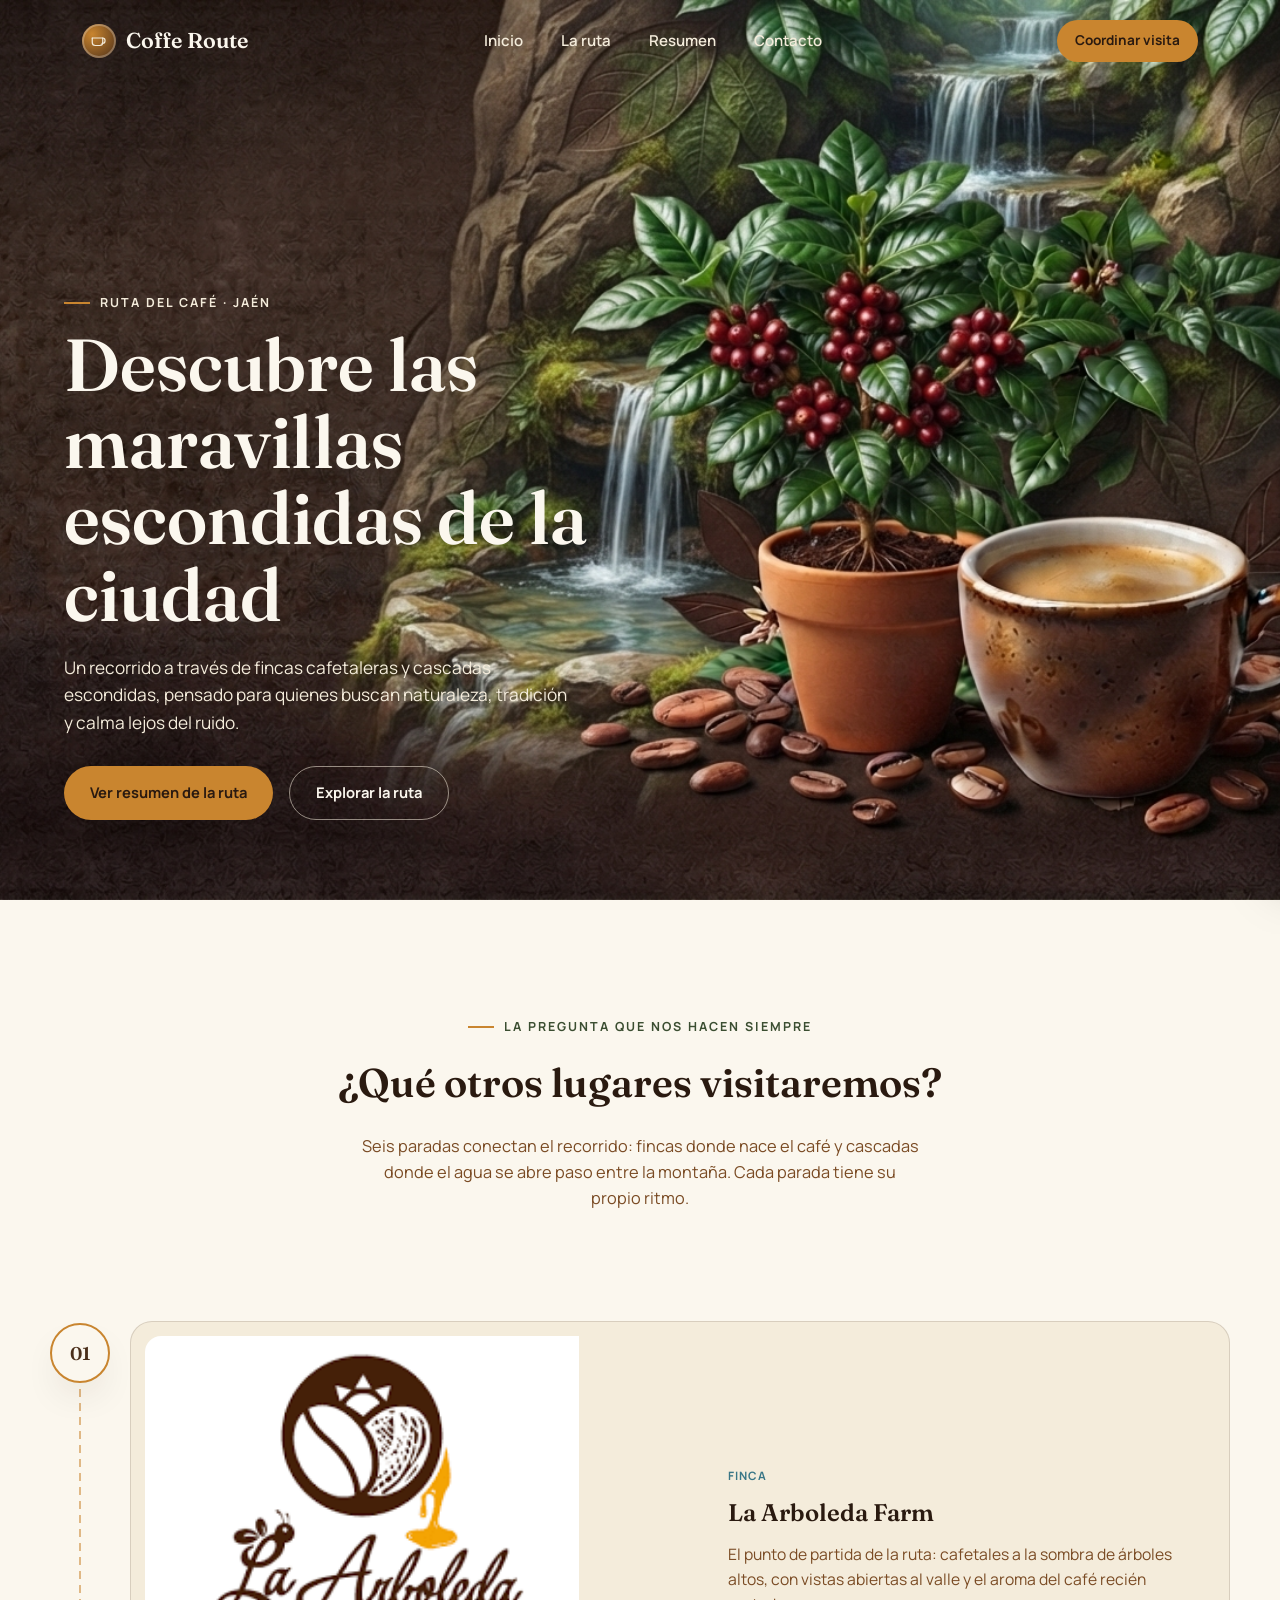
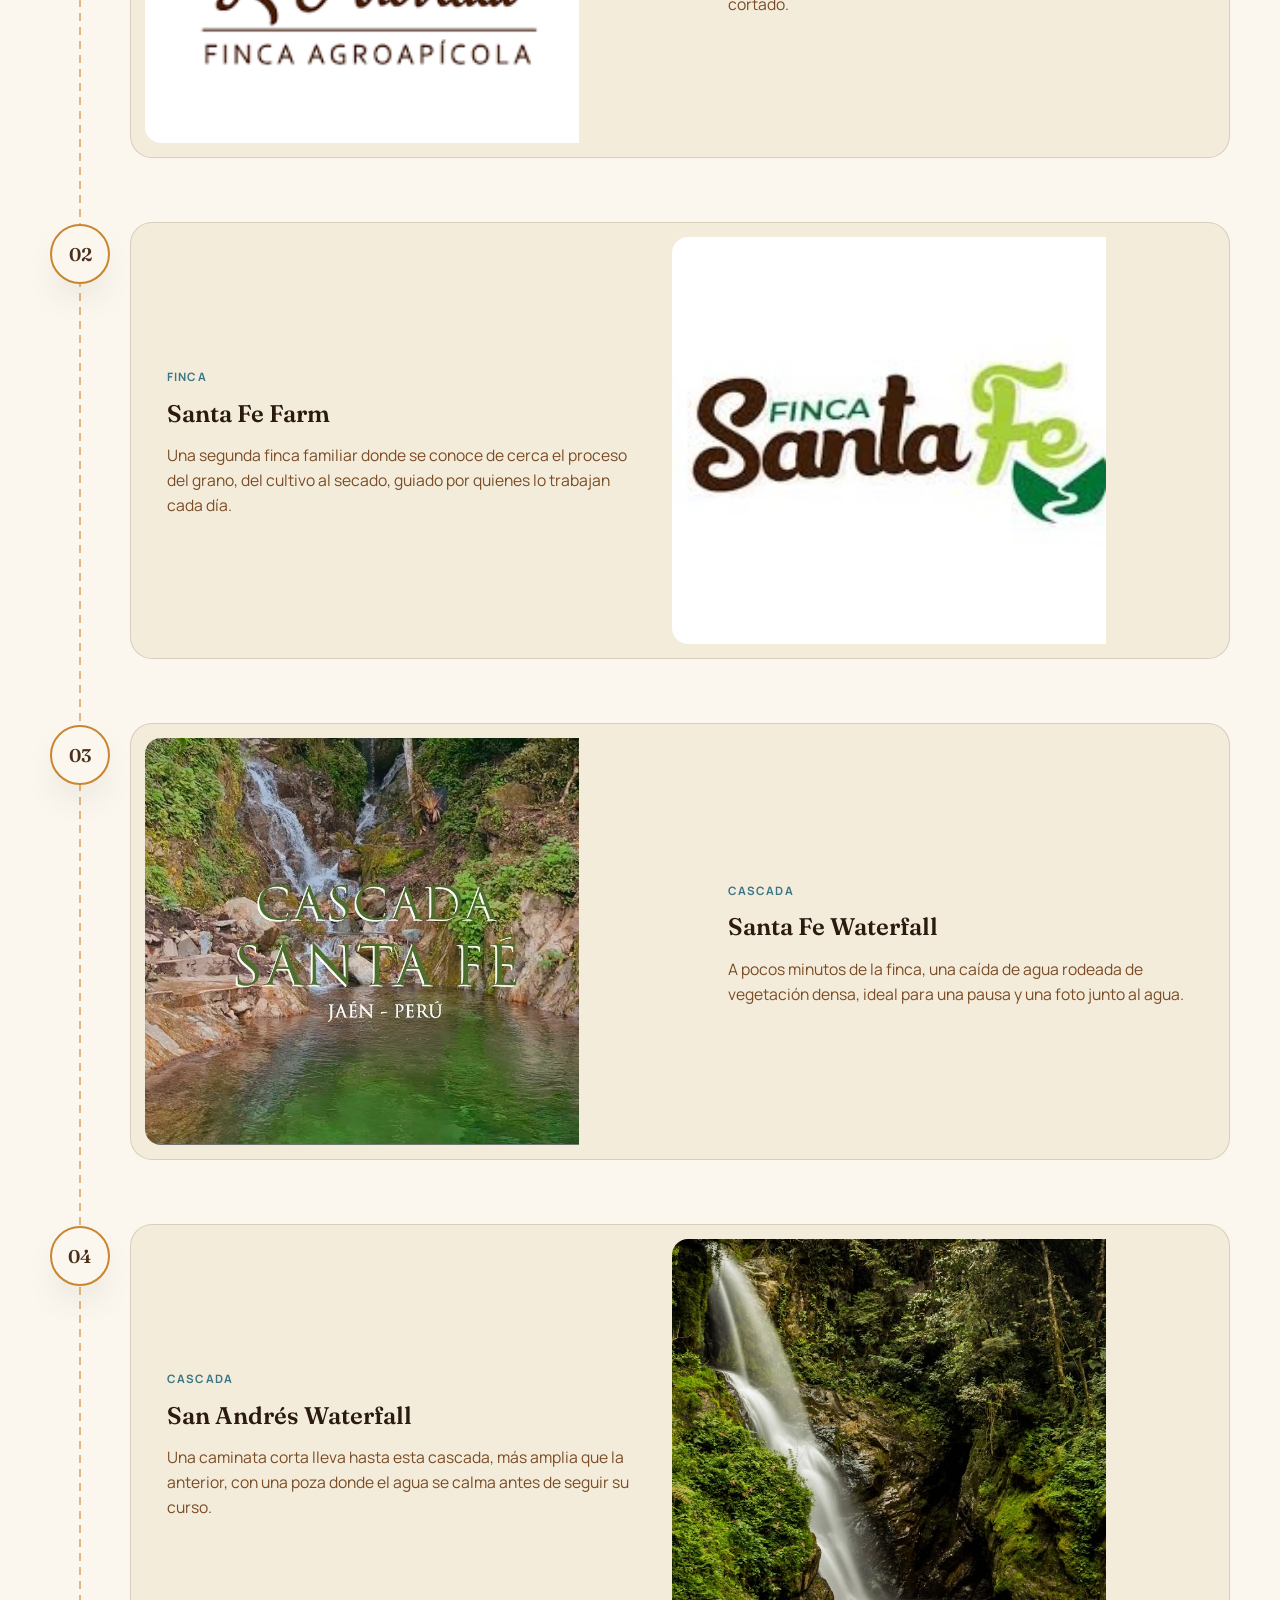
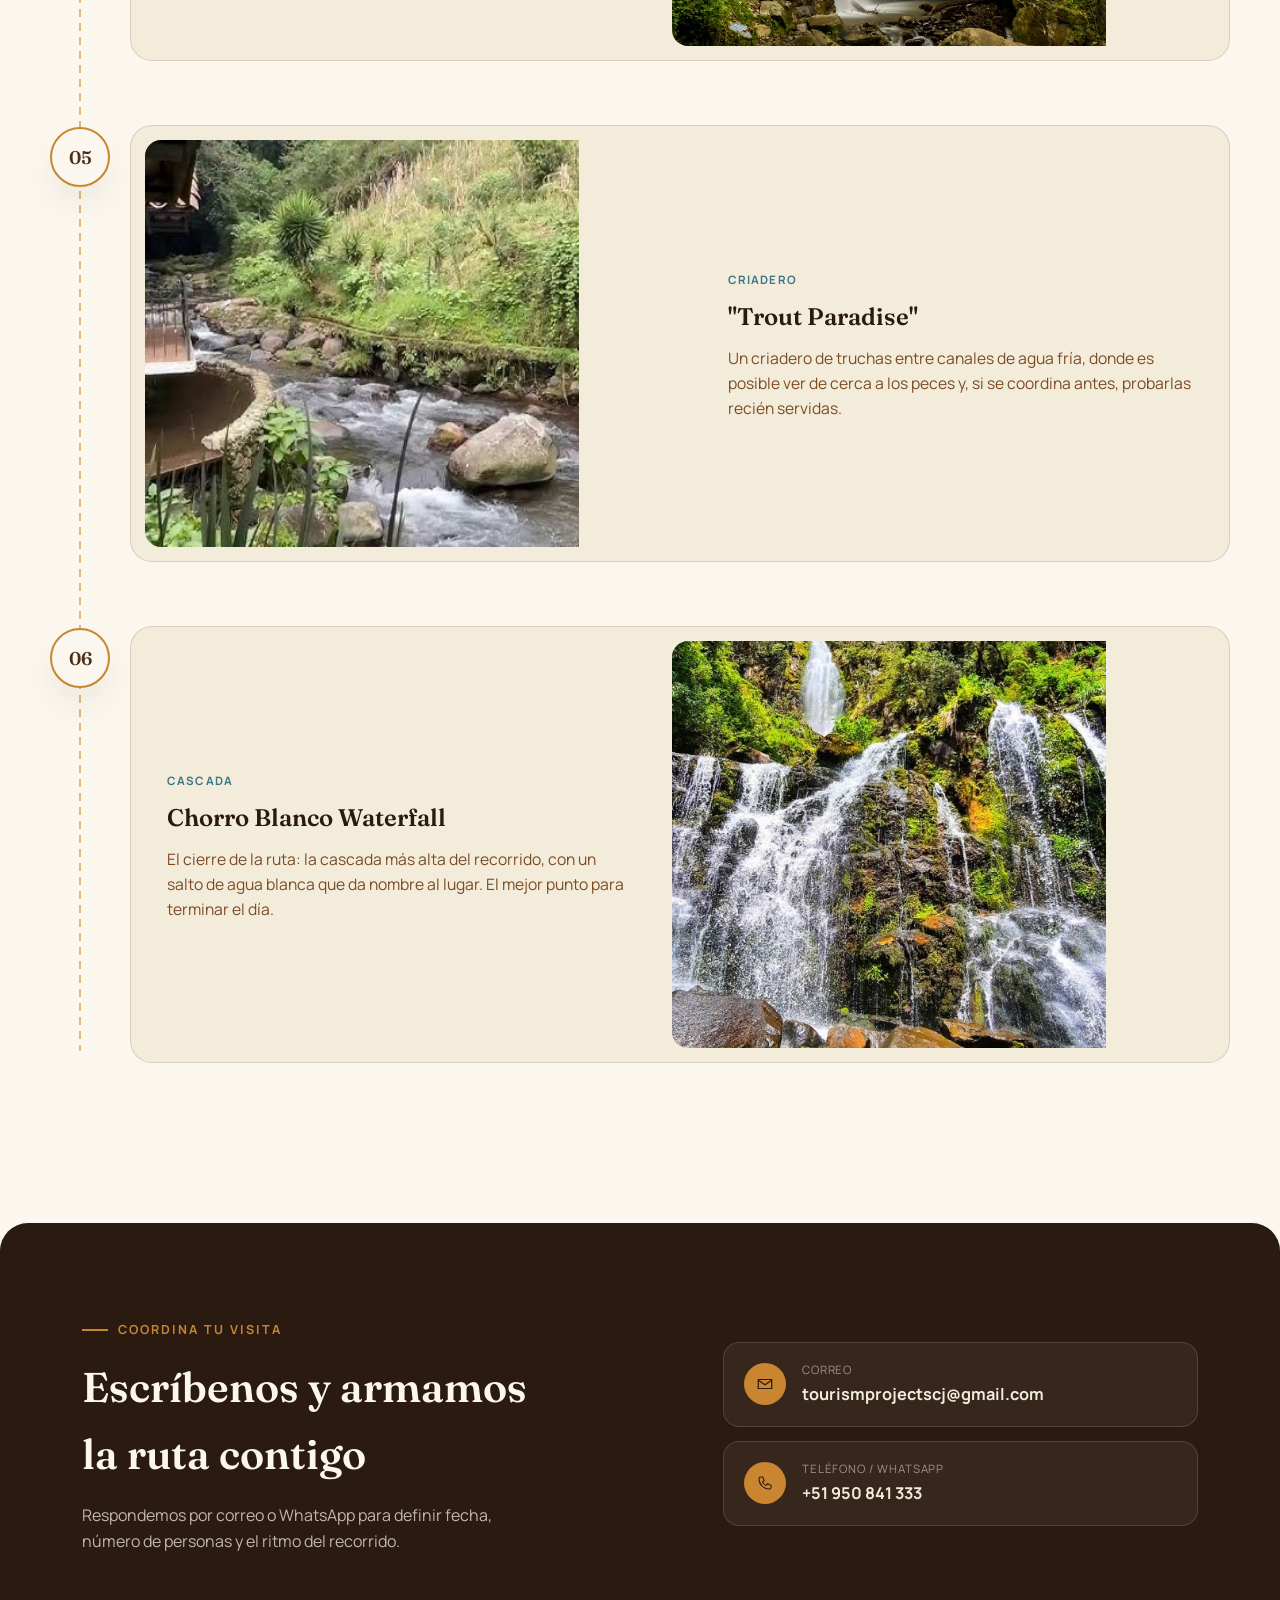
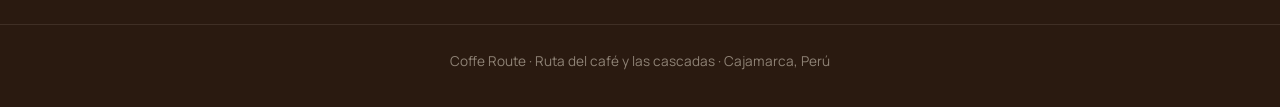
==== index.html @ 443e2508 "Rename INICIO.html to index.html" ====
<!DOCTYPE html>
<html lang="es-419">
<head>
<meta charset="UTF-8">
<meta name="viewport" content="width=device-width, initial-scale=1.0">
<title>Coffe Route · Ruta del café y las cascadas</title>
<meta name="description" content="Coffe Route: una ruta turística por fincas de café y cascadas escondidas. Descubre La Arboleda, Santa Fe, San Andrés y Chorro Blanco.">
<link rel="preconnect" href="https://fonts.googleapis.com">
<link rel="preconnect" href="https://fonts.gstatic.com" crossorigin>
<link href="https://fonts.googleapis.com/css2?family=Fraunces:opsz,wght@9..144,400;9..144,500;9..144,600;9..144,700&family=Manrope:wght@400;500;600;700;800&display=swap" rel="stylesheet">
<link rel="stylesheet" type="text/css" href="style.css">
</head>
<body>

<header id="siteHeader">
  <div class="wrap nav-inner">
    <a href="#top" class="brand">
      <span class="brand-mark">
        <svg viewBox="0 0 24 24" fill="none" xmlns="http://www.w3.org/2000/svg">
          <path d="M3 8h14a3 3 0 013 3v1a3 3 0 01-3 3h-1" stroke="#F4ECDB" stroke-width="1.6" stroke-linecap="round"/>
          <path d="M3 8v6a4 4 0 004 4h6a4 4 0 004-4V8" stroke="#F4ECDB" stroke-width="1.6" stroke-linecap="round"/>
        </svg>
      </span>
      Coffe Route
    </a>

    <nav class="desktop-nav">
      <a href="#top">Inicio</a>
      <a href="#ruta">La ruta</a>
      <a href="#resumen">Resumen</a>
      <a href="#contacto">Contacto</a>
    </nav>
    <a class="nav-cta" href="#contacto">Coordinar visita</a>

    <button class="burger" id="burgerBtn" aria-label="Abrir menú">
      <span></span><span></span><span></span>
    </button>
  </div>
</header>

<div class="scrim" id="scrim"></div>
<nav class="mobile-menu" id="mobileMenu">
  <a href="#top">Inicio</a>
  <a href="#ruta">La ruta</a>
  <a href="#resumen">Resumen</a>
  <a href="#contacto">Contacto</a>
  <a href="mailto:tourismprojectscj@gmail.com">Escríbenos</a>
</nav>

<section class="hero" id="top">
  <div class="hero-inner">
    <span class="eyebrow" style="color:var(--cream-100)">Ruta del café · Jaén</span>
    <h1>Descubre las maravillas escondidas de la ciudad</h1>
    <p>Un recorrido a través de fincas cafetaleras y cascadas escondidas, pensado para quienes buscan naturaleza, tradición y calma lejos del ruido.</p>

    <div class="hero-actions">
      <a class="btn btn-primary" id="resumen" href="https://drive.google.com/file/d/1q4jfgQ2FSCGHE0FGvcmosxDavS_Zek8x/view?usp=sharing" target="_blank" rel="noopener">Ver resumen de la ruta</a>
      <a class="btn btn-ghost" href="#ruta">Explorar la ruta</a>
    </div>
  </div>
</section>

<section class="intro wrap reveal">
  <span class="eyebrow">La pregunta que nos hacen siempre</span>
  <h2>¿Qué otros lugares visitaremos?</h2>
  <p>Seis paradas conectan el recorrido: fincas donde nace el café y cascadas donde el agua se abre paso entre la montaña. Cada parada tiene su propio ritmo.</p>
</section>

<section class="route wrap" id="ruta">
  <div class="trail">

    <article class="stop reveal">
      <div class="stop-num">01</div>
      <div class="stop-card">
        <div class="stop-media"><img src="arboleda.png" alt="La Arboleda Farm" loading="lazy"></div>
        <div class="stop-body">
          <span class="stop-tag">Finca</span>
          <h3>La Arboleda Farm</h3>
          <p>El punto de partida de la ruta: cafetales a la sombra de árboles altos, con vistas abiertas al valle y el aroma del café recién cortado.</p>
        </div>
      </div>
    </article>

    <article class="stop reveal">
      <div class="stop-num">02</div>
      <div class="stop-card">
        <div class="stop-media"><img src="santafe.jpg" alt="Santa Fe Farm" loading="lazy"></div>
        <div class="stop-body">
          <span class="stop-tag">Finca</span>
          <h3>Santa Fe Farm</h3>
          <p>Una segunda finca familiar donde se conoce de cerca el proceso del grano, del cultivo al secado, guiado por quienes lo trabajan cada día.</p>
        </div>
      </div>
    </article>

    <article class="stop reveal">
      <div class="stop-num">03</div>
      <div class="stop-card">
        <div class="stop-media"><img src="cascadasantafe.jpg" alt="Santa Fe Waterfall" loading="lazy"></div>
        <div class="stop-body">
          <span class="stop-tag">Cascada</span>
          <h3>Santa Fe Waterfall</h3>
          <p>A pocos minutos de la finca, una caída de agua rodeada de vegetación densa, ideal para una pausa y una foto junto al agua.</p>
        </div>
      </div>
    </article>

    <article class="stop reveal">
      <div class="stop-num">04</div>
      <div class="stop-card">
        <div class="stop-media"><img src="sanandres.jpg" alt="San Andres Waterfall" loading="lazy"></div>
        <div class="stop-body">
          <span class="stop-tag">Cascada</span>
          <h3>San Andrés Waterfall</h3>
          <p>Una caminata corta lleva hasta esta cascada, más amplia que la anterior, con una poza donde el agua se calma antes de seguir su curso.</p>
        </div>
      </div>
    </article>

    <article class="stop reveal">
      <div class="stop-num">05</div>
      <div class="stop-card">
        <div class="stop-media"><img src="paradise.jpg" alt="Trout Paradise" loading="lazy"></div>
        <div class="stop-body">
          <span class="stop-tag">Criadero</span>
          <h3>"Trout Paradise"</h3>
          <p>Un criadero de truchas entre canales de agua fría, donde es posible ver de cerca a los peces y, si se coordina antes, probarlas recién servidas.</p>
        </div>
      </div>
    </article>

    <article class="stop reveal">
      <div class="stop-num">06</div>
      <div class="stop-card">
        <div class="stop-media"><img src="chorroblanco.jpg" alt="Chorro Blanco Waterfall" loading="lazy"></div>
        <div class="stop-body">
          <span class="stop-tag">Cascada</span>
          <h3>Chorro Blanco Waterfall</h3>
          <p>El cierre de la ruta: la cascada más alta del recorrido, con un salto de agua blanca que da nombre al lugar. El mejor punto para terminar el día.</p>
        </div>
      </div>
    </article>

  </div>
</section>

<section class="contact" id="contacto">
  <div class="wrap contact-grid">
    <div class="reveal">
      <span class="eyebrow" style="color:var(--ochre-500)">Coordina tu visita</span>
      <h2>Escríbenos y armamos la ruta contigo</h2>
      <p>Respondemos por correo o WhatsApp para definir fecha, número de personas y el ritmo del recorrido.</p>
    </div>
    <div class="contact-cards reveal">
      <a class="c-card" href="mailto:tourismprojectscj@gmail.com">
        <span class="c-icon">
          <svg width="18" height="18" viewBox="0 0 24 24" fill="none"><path d="M3 6h18v12H3V6z" stroke="currentColor" stroke-width="1.6"/><path d="M3 7l9 6 9-6" stroke="currentColor" stroke-width="1.6"/></svg>
        </span>
        <div><span>Correo</span><strong>tourismprojectscj@gmail.com</strong></div>
      </a>
      <a class="c-card" href="tel:+51950841333">
        <span class="c-icon">
          <svg width="18" height="18" viewBox="0 0 24 24" fill="none"><path d="M6 4h3l2 5-2.5 1.5a11 11 0 005 5L15 13l5 2v3a2 2 0 01-2 2C10 20 4 14 4 6a2 2 0 012-2z" stroke="currentColor" stroke-width="1.4"/></svg>
        </span>
        <div><span>Teléfono / WhatsApp</span><strong>+51 950 841 333</strong></div>
      </a>
    </div>
  </div>
</section>

<footer>
  <div class="wrap">Coffe Route · Ruta del café y las cascadas · Cajamarca, Perú</div>
</footer>

<script>
  const header = document.getElementById('siteHeader');
  const burger = document.getElementById('burgerBtn');
  const mobileMenu = document.getElementById('mobileMenu');
  const scrim = document.getElementById('scrim');

  function toggleMenu(open){
    const isOpen = open !== undefined ? open : !burger.classList.contains('open');
    burger.classList.toggle('open', isOpen);
    mobileMenu.classList.toggle('open', isOpen);
    scrim.classList.toggle('open', isOpen);
    document.body.style.overflow = isOpen ? 'hidden' : '';
  }
  burger.addEventListener('click', () => toggleMenu());
  scrim.addEventListener('click', () => toggleMenu(false));
  document.querySelectorAll('.mobile-menu a').forEach(a => a.addEventListener('click', () => toggleMenu(false)));

  window.addEventListener('scroll', () => {
    header.classList.toggle('scrolled', window.scrollY > 40);
  });

  const io = new IntersectionObserver((entries) => {
    entries.forEach(e => { if (e.isIntersecting) e.target.classList.add('in'); });
  }, { threshold: 0.15 });
  document.querySelectorAll('.reveal').forEach(el => io.observe(el));
</script>

</body>
</html>
---- style.css ----
:root{
    --coffee-950:#2A1A10;
    --coffee-800:#4A2E19;
    --coffee-600:#7A4B24;
    --ochre-500:#C9852F;
    --moss-600:#4E6641;
    --moss-700:#3B4E31;
    --falls-600:#397686;
    --cream-100:#F4ECDB;
    --cream-200:#EBDFC6;
    --cream-50:#FBF7EE;
    --ink:#241407;
    --line: rgba(42,26,16,0.14);
    --shadow: 0 18px 40px -20px rgba(42,26,16,0.45);
    --ease: cubic-bezier(.22,1,.36,1);
  }

  *{box-sizing:border-box;}
  html{scroll-behavior:smooth;}
  body{
    margin:0;
    background:var(--cream-50);
    color:var(--ink);
    font-family:'Manrope',sans-serif;
    line-height:1.6;
    -webkit-font-smoothing:antialiased;
  }
  h1,h2,h3,.eyebrow{font-family:'Fraunces',serif;}
  img{max-width:80%;display:block; height: auto;}
  a{color:inherit;text-decoration:none;}
  .wrap{max-width:1180px;margin:0 auto;padding:0 32px;}
  .eyebrow{
    display: grid;
    display:inline-flex;align-items:center;gap:10px;
    font-family:'Manrope',sans-serif;
    font-size:0.78rem;letter-spacing:.16em;text-transform:uppercase;
    font-weight:700;color:var(--moss-700);
    margin-bottom:14px;
  }
  .eyebrow::before{content:"";width:26px;height:2px;background:var(--ochre-500);
    display:inline-block;}

  /* ---------- HEADER / NAV ---------- */
  header{
    position:fixed;top:0;left:0;right:0;z-index:100;
    padding:20px 0;
    transition:background .35s var(--ease), 
    padding .35s var(--ease), box-shadow .35s var(--ease);
  }
  header.scrolled{
    background:rgba(251,247,238,0.92);
    backdrop-filter:blur(10px);
    padding:12px 0;
    box-shadow:0 8px 24px -18px rgba(0,0,0,.4);
  }
  .nav-inner{display:flex;align-items:center;justify-content:space-between;}
  .brand{
    display:flex;align-items:center;gap:10px;
    font-family:'Fraunces',serif;font-weight:600;font-size:1.35rem;
    color:var(--cream-50);
    transition:color .3s var(--ease);
  }
  header.scrolled .brand{color:var(--coffee-950);}
  .brand-mark{
    width:34px;height:34px;border-radius:50%;
    background:radial-gradient(circle at 30% 30%, var(--ochre-500), var(--coffee-800));
    display:grid;place-items:center;flex-shrink:0;
    box-shadow:inset 0 0 0 2px rgba(255,255,255,.25);
  }
  .brand-mark svg{width:18px;height:18px;}

  nav.desktop-nav{display:flex;gap:38px;}
  nav.desktop-nav a{
    position:relative;
    font-weight:600;font-size:0.94rem;
    color:var(--cream-100);
    padding:6px 0;
    transition:color .3s var(--ease);
  }
  header.scrolled nav.desktop-nav a{color:var(--coffee-800);}
  nav.desktop-nav a::after{
    content:"";position:absolute;left:0;bottom:0;height:2px;width:0%;
    background:var(--ochre-500);
    transition:width .35s var(--ease);
  }
  nav.desktop-nav a:hover::after{width:100%;}
  nav.desktop-nav a:hover{color:var(--ochre-500);}

  .nav-cta{
    display:inline-flex;align-items:center;gap:8px;
    background:var(--ochre-500);color:var(--coffee-950)!important;
    font-weight:700;font-size:0.85rem;
    padding:10px 18px;border-radius:100px;
    transition:transform .3s var(--ease), box-shadow .3s var(--ease), background .3s var(--ease);
  }
  .nav-cta:hover{transform:translateY(-2px);box-shadow:0 10px 20px -8px rgba(201,133,47,.6);background:#DE9C43;}

  /* hamburger */
  .burger{
    display:none;
    flex-direction:column;justify-content:center;gap:5px;
    width:42px;height:42px;border-radius:10px;border:none;cursor:pointer;
    background:transparent;
    position:relative;z-index:200;
  }
  .burger span{
    width:22px;height:2px;background:var(--cream-50);margin:0 auto;
    transition:transform .35s var(--ease), opacity .25s var(--ease), background .3s var(--ease);
  }
  header.scrolled .burger span{background:var(--coffee-950);}
  .burger.open span{background:var(--coffee-950)!important;}
  .burger.open span:nth-child(1){transform:translateY(7px) rotate(45deg);}
  .burger.open span:nth-child(2){opacity:0;}
  .burger.open span:nth-child(3){transform:translateY(-7px) rotate(-45deg);}

  .mobile-menu{
    position:fixed;top:0;right:0;height:100vh;width:min(78vw,340px);
    background:var(--cream-100);
    box-shadow:-20px 0 50px -20px rgba(0,0,0,.35);
    z-index:150;
    display:flex;flex-direction:column;justify-content:center;gap:6px;
    padding:40px;
    transform:translateX(100%);
    transition:transform .45s var(--ease);
  }
  .mobile-menu.open{transform:translateX(0);}
  .mobile-menu a{
    font-family:'Fraunces',serif;font-size:1.5rem;font-weight:500;
    color:var(--coffee-950);padding:12px 0;border-bottom:1px solid var(--line);
    opacity:0;transform:translateX(18px);
    transition:opacity .4s var(--ease), transform .4s var(--ease), color .25s var(--ease), padding-left .25s var(--ease);
  }
  .mobile-menu.open a{opacity:1;transform:translateX(0);}
  .mobile-menu.open a:nth-child(1){transition-delay:.08s;}
  .mobile-menu.open a:nth-child(2){transition-delay:.14s;}
  .mobile-menu.open a:nth-child(3){transition-delay:.20s;}
  .mobile-menu.open a:nth-child(4){transition-delay:.26s;}
  .mobile-menu.open a:nth-child(5){transition-delay:.32s;}
  .mobile-menu a:hover{color:var(--ochre-500);padding-left:8px;}
  .scrim{
    position:fixed;inset:0;background:rgba(20,12,6,.45);z-index:120;
    opacity:0;pointer-events:none;transition:opacity .4s var(--ease);
  }
  .scrim.open{opacity:1;pointer-events:auto;}

  /* ---------- HERO ---------- */
  .hero{
    position:relative;
    min-height:100svh;
    display:flex;align-items:flex-end;
    color:var(--cream-50);
    background:linear-gradient(0deg, rgba(23,14,7,.86) 0%, rgba(23,14,7,.35) 45%, 
      rgba(23,14,7,.55) 100%);
    background-image: url(fondo4.jpeg);
     background-size: cover;
  background-position: center; /* Centra la imagen */
  background-repeat: no-repeat; /* Evita que se duplique */
  }

  .hero-inner{padding:120px 0 80px 5vw;width:100%; max-width:900px;}
  .hero h1{
    font-size:clamp(2.4rem,6vw,4.6rem);
    font-weight:600;line-height:1.04;margin:0 0 20px;
    max-width:15ch;
  }
  .hero p{
    max-width:46ch;font-size:1.08rem;color:var(--cream-100);
    margin:0 0 30px;
  }
  .hero-actions{display:flex;flex-wrap:wrap;gap:16px;}
  .btn{
    display:inline-flex;align-items:center;gap:10px;
    padding:14px 26px;border-radius:100px;font-weight:700;font-size:0.92rem;
    transition:transform .3s var(--ease), box-shadow .3s var(--ease), background .3s var(--ease), color .3s var(--ease);
  }
  .btn-primary{background:var(--ochre-500);color:var(--coffee-950);}
  .btn-primary:hover{transform:translateY(-3px);box-shadow:0 14px 26px -10px rgba(201,133,47,.65);background:#DE9C43;}
  .btn-ghost{border:1.5px solid rgba(244,236,219,.55);color:var(--cream-50);}
  .btn-ghost:hover{background:rgba(244,236,219,.12);border-color:var(--cream-50);transform:translateY(-3px);}

  /* ---------- INTRO ---------- */
  .intro{padding:110px 0 40px;text-align:center;}
  .intro h2{font-size:clamp(1.7rem,3.4vw,2.5rem);font-weight:600;max-width:24ch;margin:0 auto 18px;color:var(--coffee-950);}
  .intro p{max-width:56ch;margin:0 auto;color:var(--coffee-600);font-size:1.02rem;}

  /* ---------- ROUTE / TRAIL ---------- */
  .route{padding:70px 0 40px;position:relative;}
  .trail{position:relative;}
  .trail::before{
    content:"";position:absolute;left:29px;top:12px;bottom:12px;width:2px;
    background-image:linear-gradient(var(--ochre-500) 60%, transparent 0%);
    background-size:2px 14px;background-repeat:repeat-y;
    opacity:.55;
  }
  .stop{
    position:relative;padding-left:80px;margin-bottom:64px;
  }
  .stop:last-child{margin-bottom:0;}
  .stop-num{
    position:absolute;left:0;top:2px;
    width:60px;height:60px;border-radius:50%;
    background:var(--cream-50);border:2px solid var(--ochre-500);
    display:grid;place-items:center;
    font-family:'Fraunces',serif;font-weight:600;font-size:1.15rem;color:var(--coffee-800);
    z-index:2;
    box-shadow:var(--shadow);
  }
  .stop-card{
    display:grid;grid-template-columns:1.1fr 1fr;gap:34px;align-items:center;
    background:var(--cream-100);border:1px solid var(--line);
    border-radius:22px;overflow:hidden;padding:14px;
    transition:box-shadow .35s var(--ease), transform .35s var(--ease);
  }
  .stop-card:hover{box-shadow:var(--shadow);transform:translateY(-4px);}
  .stop:nth-child(even) .stop-card{grid-template-columns:1fr 1.1fr;}
  .stop:nth-child(even) .stop-media{order:2;}
  .stop-media{border-radius:16px;overflow:hidden;aspect-ratio:4/3;}
  .stop-media img{width:100%;height:100%;object-fit:cover;transition:transform .6s var(--ease);}
  .stop-card:hover .stop-media img{transform:scale(1.08);}
  .stop-body{padding:18px 22px 18px 6px;}
  .stop:nth-child(even) .stop-body{padding:18px 6px 18px 22px;}
  .stop-tag{
    display:inline-block;font-size:.72rem;font-weight:700;letter-spacing:.1em;text-transform:uppercase;
    color:var(--falls-600);margin-bottom:8px;
  }
  .stop-body h3{font-size:1.5rem;font-weight:600;margin:0 0 10px;color:var(--coffee-950);}
  .stop-body p{margin:0;color:var(--coffee-600);font-size:.98rem;}

  /* reveal on scroll */
  .reveal{opacity:0;transform:translateY(24px);transition:opacity .7s var(--ease), transform .7s var(--ease);}
  .reveal.in{opacity:1;transform:translateY(0);}

  /* ---------- CONTACT ---------- */
  .contact{
    margin:120px 0 0;background:var(--coffee-950);color:var(--cream-100);
    border-radius:28px 28px 0 0;
    padding:90px 0 70px;
  }
  .contact-grid{display:grid;grid-template-columns:1.1fr .9fr;gap:60px;align-items:center;}
  .contact h2{font-size:clamp(1.8rem,3.6vw,2.6rem);font-weight:600;color:var(--cream-50);margin:0 0 16px;max-width:16ch;}
  .contact p{color:rgba(244,236,219,.75);max-width:44ch;margin:0 0 0;}
  .contact-cards{display:flex;flex-direction:column;gap:14px;}
  .c-card{
    display:flex;align-items:center;gap:16px;
    background:rgba(244,236,219,.06);border:1px solid rgba(244,236,219,.14);
    padding:18px 20px;border-radius:16px;
    transition:background .3s var(--ease), transform .3s var(--ease), border-color .3s var(--ease);
  }
  .c-card:hover{background:rgba(201,133,47,.14);border-color:var(--ochre-500);transform:translateX(6px);}
  .c-icon{
    width:42px;height:42px;border-radius:50%;background:var(--ochre-500);
    display:grid;place-items:center;flex-shrink:0;color:var(--coffee-950);
  }
  .c-card div span{display:block;font-size:.72rem;letter-spacing:.08em;text-transform:uppercase;color:rgba(244,236,219,.55);margin-bottom:2px;}
  .c-card div strong{font-size:1.02rem;font-weight:700;}

  footer{background:var(--coffee-950);color:rgba(244,236,219,.5);text-align:center;padding:26px 0 34px;font-size:.85rem;border-top:1px solid rgba(244,236,219,.1);}

  @media(max-width:900px){
    nav.desktop-nav, .nav-cta{display:none;}
    .burger{display:flex;}
    .stop-card, .stop:nth-child(even) .stop-card{grid-template-columns:1fr;}
    .stop:nth-child(even) .stop-media{order:0;}
    .stop-body, .stop:nth-child(even) .stop-body{padding:8px 8px 4px;}
    .contact-grid{grid-template-columns:1fr;}
    .trail::before{left:23px;}
    .stop{padding-left:64px;}
    .stop-num{width:48px;height:48px;font-size:1rem;}
  }
  @media(max-width:520px){
    .wrap{padding:0 20px;}
    .hero-inner{padding:130px 0 60px;}
  }
  @media (prefers-reduced-motion: reduce){
    *{transition-duration:.001ms!important; scroll-behavior:auto!important;}
  }
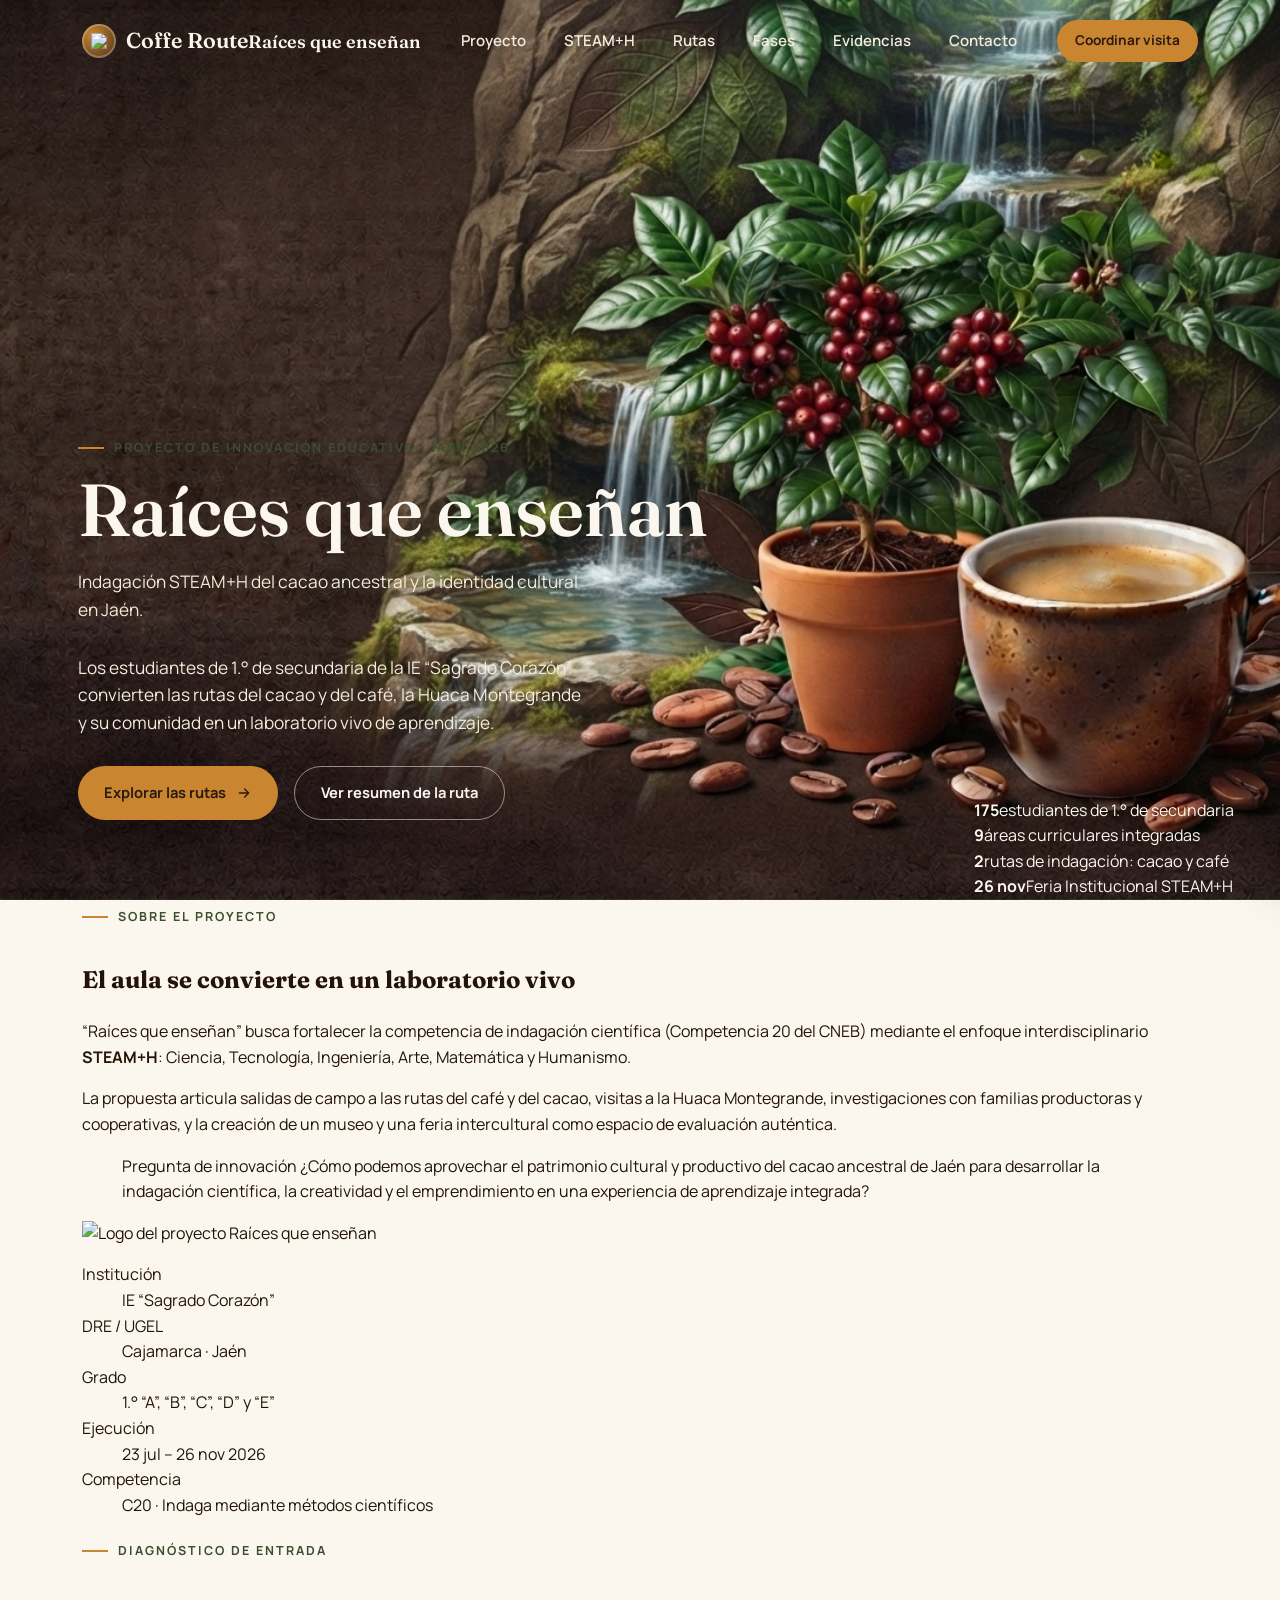
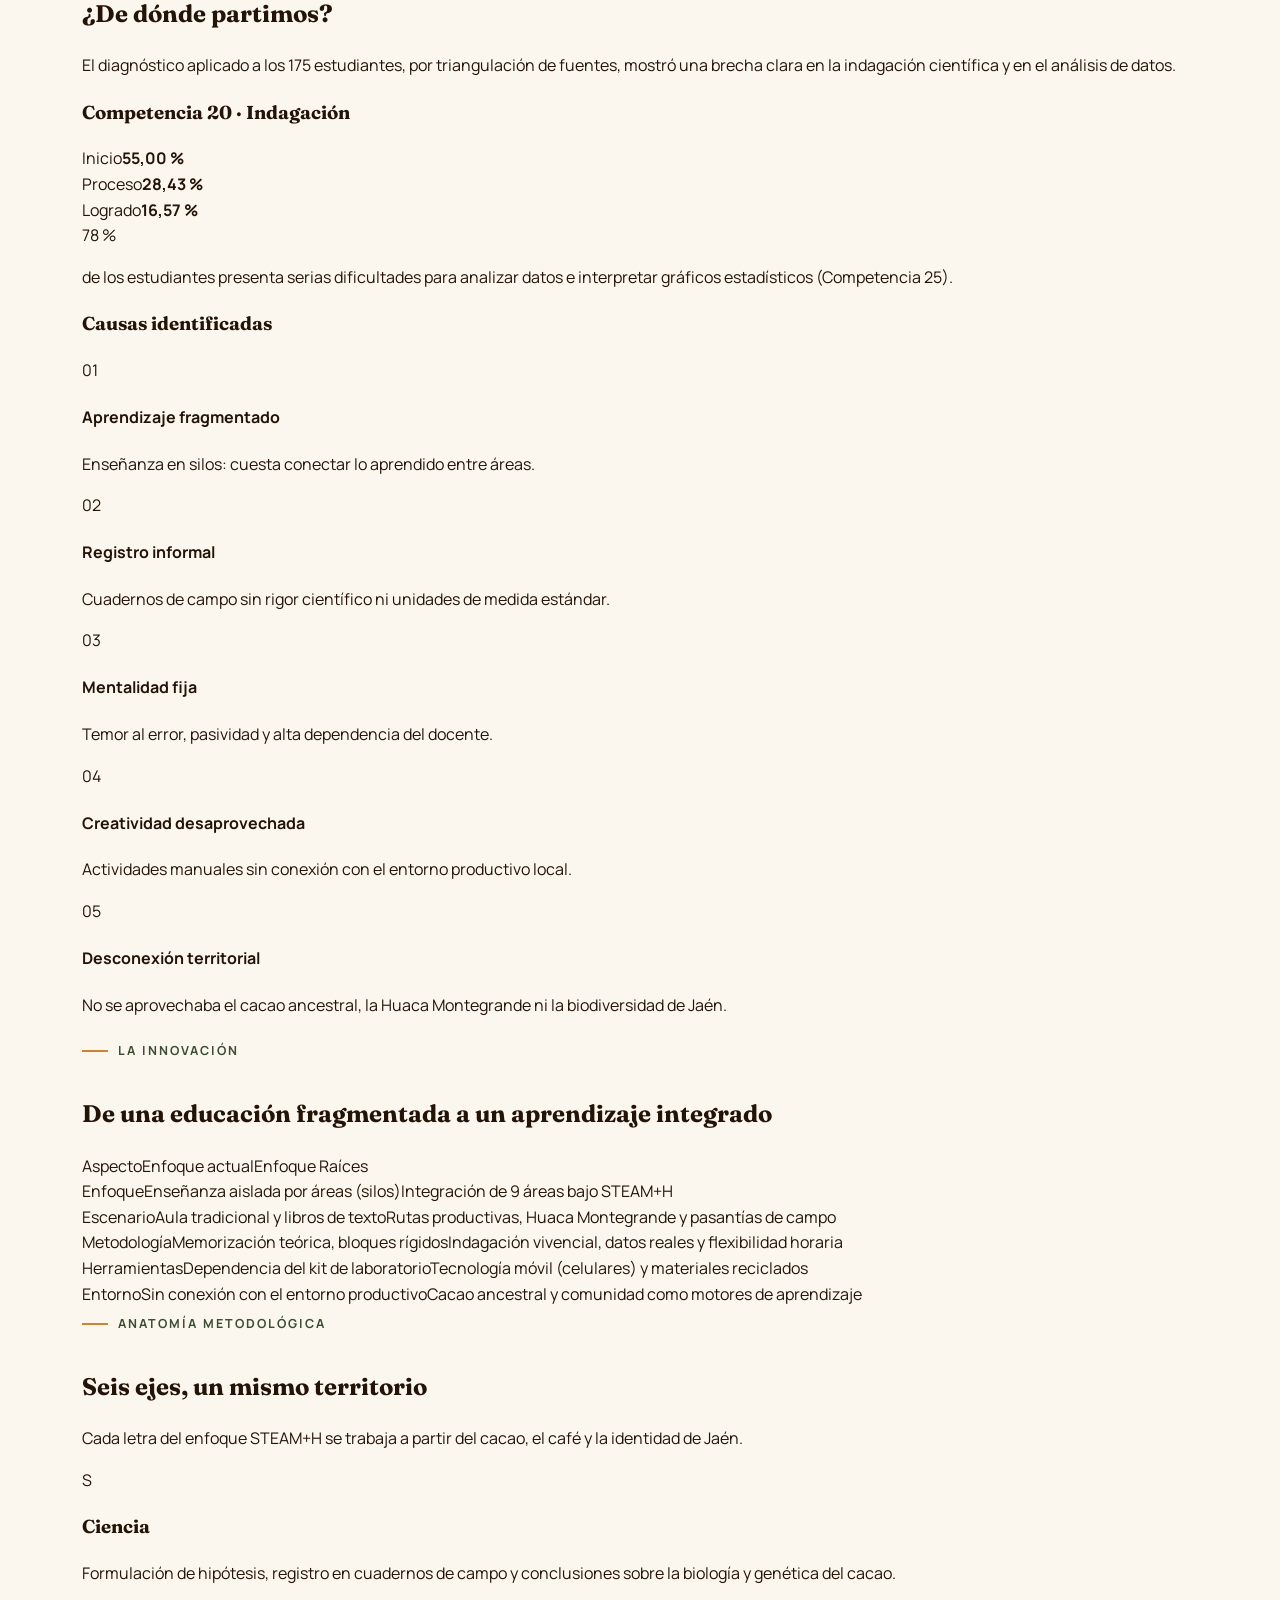
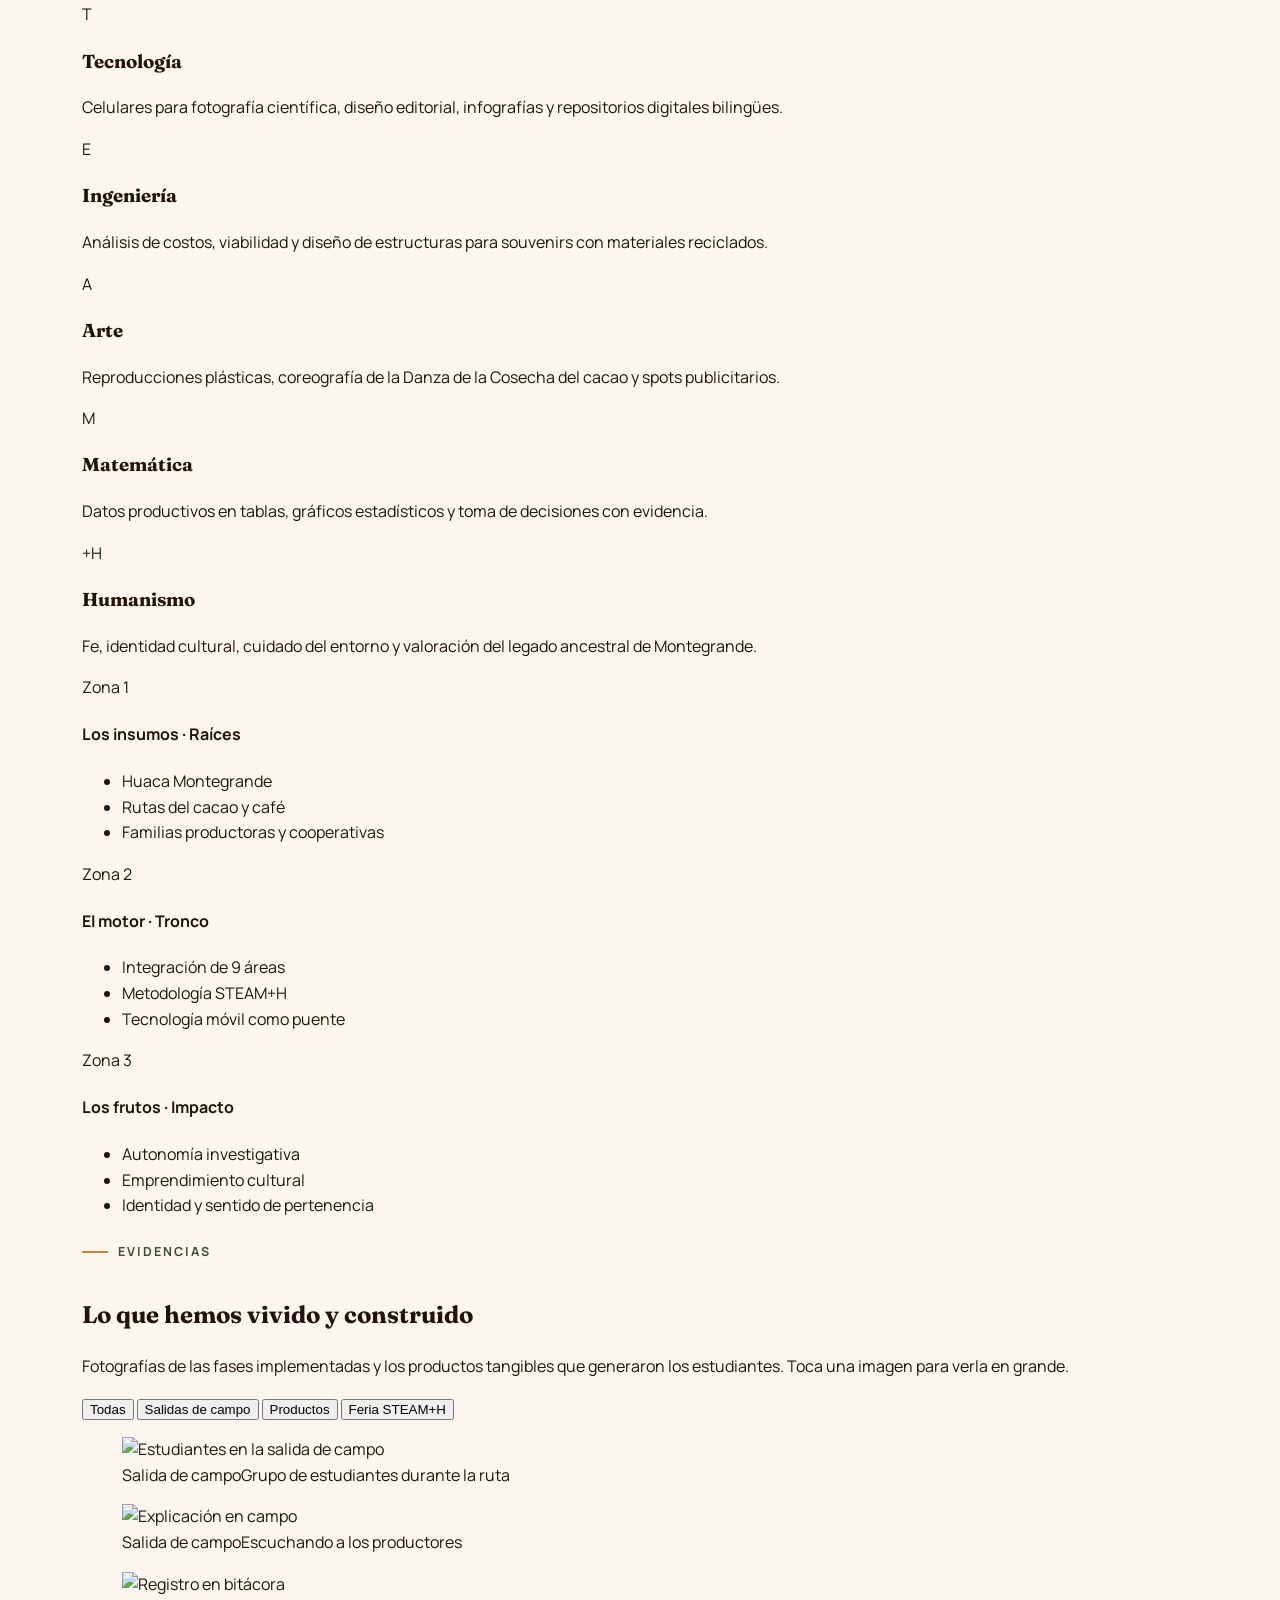
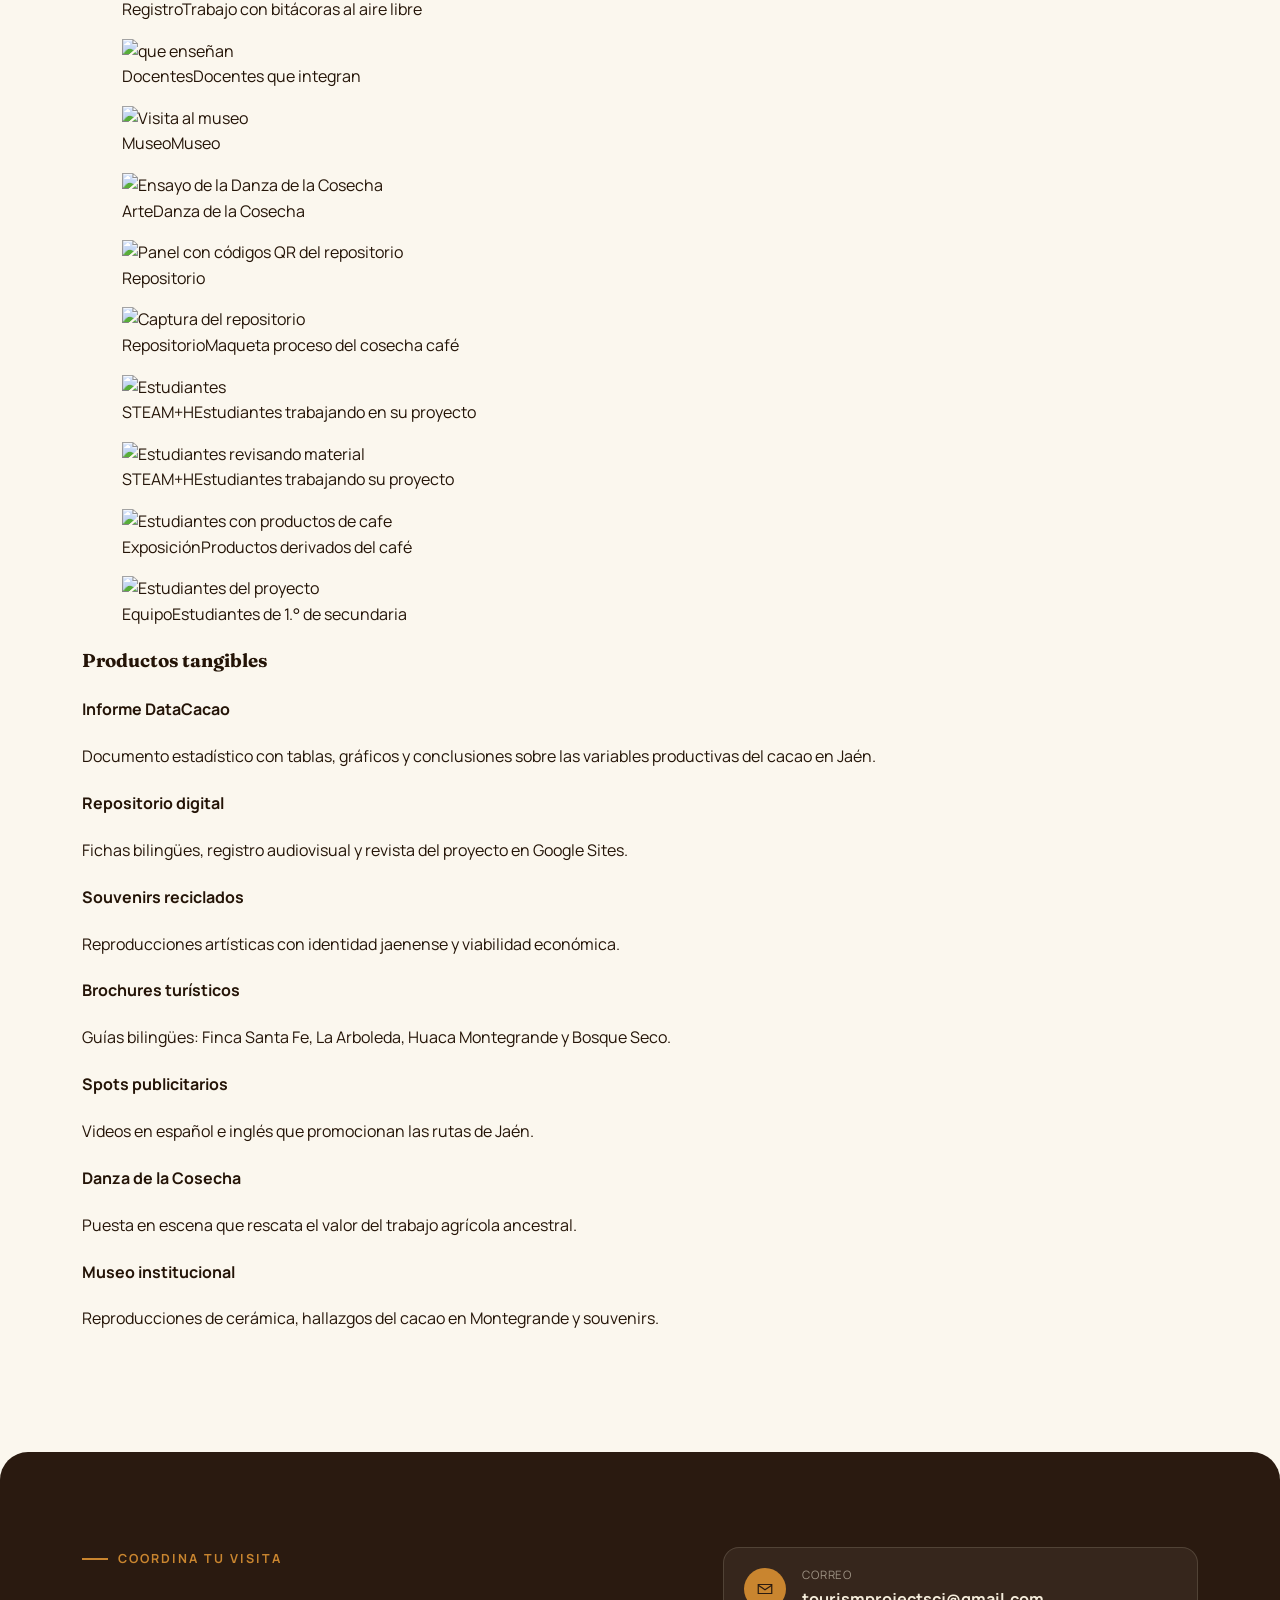
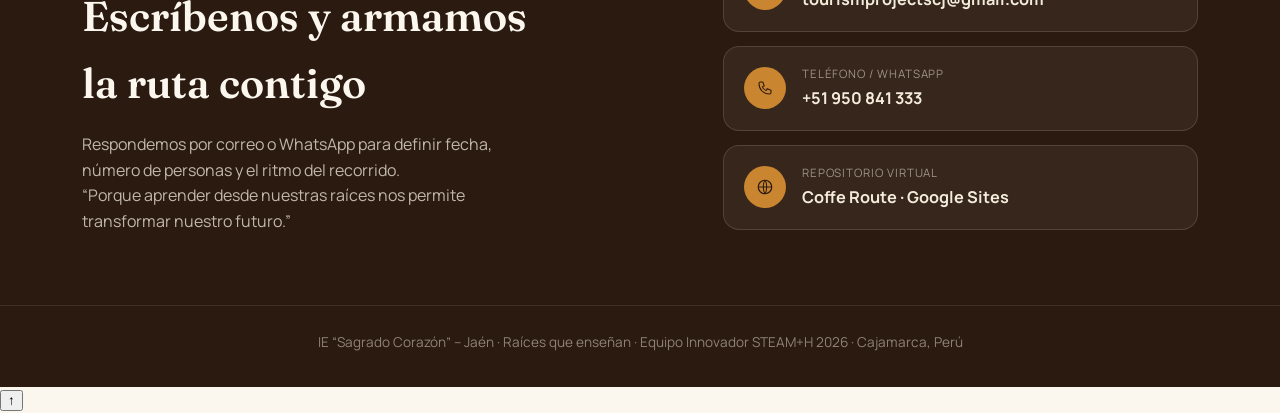
==== commit aa78c6e9: "Add files via upload" ====
--- a/index.html
+++ b/index.html
@@ -3,8 +3,8 @@
 <head>
 <meta charset="UTF-8">
 <meta name="viewport" content="width=device-width, initial-scale=1.0">
-<title>Coffe Route · Ruta del café y las cascadas</title>
-<meta name="description" content="Coffe Route: una ruta turística por fincas de café y cascadas escondidas. Descubre La Arboleda, Santa Fe, San Andrés y Chorro Blanco.">
+<title>Raíces que enseñan · IE Sagrado Corazón – Jaén</title>
+<meta name="description" content="Raíces que enseñan: proyecto de innovación educativa STEAM+H de la IE Sagrado Corazón de Jaén. Rutas del cacao y del café, Huaca Montegrande, museo institucional y feria STEAM+H.">
 <link rel="preconnect" href="https://fonts.googleapis.com">
 <link rel="preconnect" href="https://fonts.gstatic.com" crossorigin>
 <link href="https://fonts.googleapis.com/css2?family=Fraunces:opsz,wght@9..144,400;9..144,500;9..144,600;9..144,700&family=Manrope:wght@400;500;600;700;800&display=swap" rel="stylesheet">
@@ -12,144 +12,283 @@
 </head>
 <body>
 
+<!-- ================= HEADER ================= -->
 <header id="siteHeader">
   <div class="wrap nav-inner">
     <a href="#top" class="brand">
       <span class="brand-mark">
-        <svg viewBox="0 0 24 24" fill="none" xmlns="http://www.w3.org/2000/svg">
-          <path d="M3 8h14a3 3 0 013 3v1a3 3 0 01-3 3h-1" stroke="#F4ECDB" stroke-width="1.6" stroke-linecap="round"/>
-          <path d="M3 8v6a4 4 0 004 4h6a4 4 0 004-4V8" stroke="#F4ECDB" stroke-width="1.6" stroke-linecap="round"/>
-        </svg>
+        <img src="logo.jpg">
       </span>
-      Coffe Route
+      <span class="brand-text">Coffe Route<small>Raíces que enseñan</small></span>
     </a>
 
-    <nav class="desktop-nav">
-      <a href="#top">Inicio</a>
-      <a href="#ruta">La ruta</a>
-      <a href="#resumen">Resumen</a>
+    <nav class="desktop-nav" aria-label="Navegación principal">
+      <a href="#proyecto">Proyecto</a>
+      <a href="#metodologia">STEAM+H</a>
+      <a href="rutas.html">Rutas</a>
+      <a href="rutas.html#fases">Fases</a>
+      <a href="#evidencias">Evidencias</a>
       <a href="#contacto">Contacto</a>
     </nav>
     <a class="nav-cta" href="#contacto">Coordinar visita</a>
 
-    <button class="burger" id="burgerBtn" aria-label="Abrir menú">
+    <button class="burger" id="burgerBtn" aria-label="Abrir menú" aria-expanded="false" aria-controls="mobileMenu">
       <span></span><span></span><span></span>
     </button>
   </div>
 </header>
 
 <div class="scrim" id="scrim"></div>
-<nav class="mobile-menu" id="mobileMenu">
+<nav class="mobile-menu" id="mobileMenu" aria-label="Menú móvil">
   <a href="#top">Inicio</a>
-  <a href="#ruta">La ruta</a>
-  <a href="#resumen">Resumen</a>
+  <a href="#proyecto">Proyecto</a>
+  <a href="#metodologia">STEAM+H</a>
+  <a href="#ruta">Rutas</a>
+  <a href="#fases">Fases</a>
+  <a href="#evidencias">Evidencias</a>
+  <a href="#impacto">Impacto</a>
   <a href="#contacto">Contacto</a>
-  <a href="mailto:tourismprojectscj@gmail.com">Escríbenos</a>
+  <a class="mm-cta" href="mailto:tourismprojectscj@gmail.com">Escríbenos</a>
 </nav>
 
+<!-- ================= HERO ================= -->
 <section class="hero" id="top">
-  <div class="hero-inner">
-    <span class="eyebrow" style="color:var(--cream-100)">Ruta del café · Jaén</span>
-    <h1>Descubre las maravillas escondidas de la ciudad</h1>
-    <p>Un recorrido a través de fincas cafetaleras y cascadas escondidas, pensado para quienes buscan naturaleza, tradición y calma lejos del ruido.</p>
+  <div class="hero-inner wrap">
+    <span class="eyebrow eyebrow-light">Proyecto de innovación educativa · Jaén 2026</span>
+    <h1>Raíces que enseñan</h1>
+    <p class="hero-sub">Indagación STEAM+H del cacao ancestral y la identidad cultural en Jaén.</p>
+    <p>Los estudiantes de 1.° de secundaria de la IE “Sagrado Corazón” convierten las rutas del cacao y del café, la Huaca Montegrande y su comunidad en un laboratorio vivo de aprendizaje.</p>
 
     <div class="hero-actions">
-      <a class="btn btn-primary" id="resumen" href="https://drive.google.com/file/d/1q4jfgQ2FSCGHE0FGvcmosxDavS_Zek8x/view?usp=sharing" target="_blank" rel="noopener">Ver resumen de la ruta</a>
-      <a class="btn btn-ghost" href="#ruta">Explorar la ruta</a>
-    </div>
-  </div>
-</section>
-
-<section class="intro wrap reveal">
-  <span class="eyebrow">La pregunta que nos hacen siempre</span>
-  <h2>¿Qué otros lugares visitaremos?</h2>
-  <p>Seis paradas conectan el recorrido: fincas donde nace el café y cascadas donde el agua se abre paso entre la montaña. Cada parada tiene su propio ritmo.</p>
-</section>
-
-<section class="route wrap" id="ruta">
-  <div class="trail">
-
-    <article class="stop reveal">
-      <div class="stop-num">01</div>
-      <div class="stop-card">
-        <div class="stop-media"><img src="arboleda.png" alt="La Arboleda Farm" loading="lazy"></div>
-        <div class="stop-body">
-          <span class="stop-tag">Finca</span>
-          <h3>La Arboleda Farm</h3>
-          <p>El punto de partida de la ruta: cafetales a la sombra de árboles altos, con vistas abiertas al valle y el aroma del café recién cortado.</p>
+      <a class="btn btn-primary" href="#ruta">Explorar las rutas
+        <svg width="16" height="16" viewBox="0 0 24 24" fill="none"><path d="M5 12h14M13 6l6 6-6 6" stroke="currentColor" stroke-width="2" stroke-linecap="round" stroke-linejoin="round"/></svg>
+      </a>
+      <a class="btn btn-ghost" id="resumen" href="https://drive.google.com/file/d/1q4jfgQ2FSCGHE0FGvcmosxDavS_Zek8x/view?usp=sharing" target="_blank" rel="noopener">Ver resumen de la ruta</a>
+    </div>
+  </div>
+
+  <div class="hero-stats wrap">
+    <div class="stat"><strong data-count="175">175</strong><span>estudiantes de 1.° de secundaria</span></div>
+    <div class="stat"><strong data-count="9">9</strong><span>áreas curriculares integradas</span></div>
+    <div class="stat"><strong data-count="2">2</strong><span>rutas de indagación: cacao y café</span></div>
+    <div class="stat"><strong>26 nov</strong><span>Feria Institucional STEAM+H</span></div>
+  </div>
+</section>
+
+<!-- ================= PROYECTO ================= -->
+<section class="section about wrap" id="proyecto">
+  <div class="about-grid">
+    <div class="about-text reveal">
+      <span class="eyebrow">Sobre el proyecto</span>
+      <h2>El aula se convierte en un laboratorio vivo</h2>
+      <p>“Raíces que enseñan” busca fortalecer la competencia de indagación científica (Competencia 20 del CNEB) mediante el enfoque interdisciplinario <strong>STEAM+H</strong>: Ciencia, Tecnología, Ingeniería, Arte, Matemática y Humanismo.</p>
+      <p>La propuesta articula salidas de campo a las rutas del café y del cacao, visitas a la Huaca Montegrande, investigaciones con familias productoras y cooperativas, y la creación de un museo y una feria intercultural como espacio de evaluación auténtica.</p>
+
+      <blockquote class="question">
+        <span>Pregunta de innovación</span>
+        ¿Cómo podemos aprovechar el patrimonio cultural y productivo del cacao ancestral de Jaén para desarrollar la indagación científica, la creatividad y el emprendimiento en una experiencia de aprendizaje integrada?
+      </blockquote>
+    </div>
+
+    <aside class="about-card reveal">
+      <img src="img/logo-raices.png" alt="Logo del proyecto Raíces que enseñan" class="about-logo" loading="lazy">
+      <dl class="facts">
+        <div><dt>Institución</dt><dd>IE “Sagrado Corazón”</dd></div>
+        <div><dt>DRE / UGEL</dt><dd>Cajamarca · Jaén</dd></div>
+        <div><dt>Grado</dt><dd>1.° “A”, “B”, “C”, “D” y “E”</dd></div>
+        <div><dt>Ejecución</dt><dd>23 jul – 26 nov 2026</dd></div>
+        <div><dt>Competencia</dt><dd>C20 · Indaga mediante métodos científicos</dd></div>
+      </dl>
+    </aside>
+  </div>
+</section>
+
+<!-- ================= PROBLEMA ================= -->
+<section class="section problem" id="problema">
+  <div class="wrap">
+    <div class="section-head reveal">
+      <span class="eyebrow">Diagnóstico de entrada</span>
+      <h2>¿De dónde partimos?</h2>
+      <p>El diagnóstico aplicado a los 175 estudiantes, por triangulación de fuentes, mostró una brecha clara en la indagación científica y en el análisis de datos.</p>
+    </div>
+
+    <div class="problem-grid">
+      <div class="panel reveal">
+        <h3>Competencia 20 · Indagación</h3>
+        <div class="bar-row">
+          <div class="bar-label"><span>Inicio</span><b>55,00 %</b></div>
+          <div class="bar"><i class="bar-fill c-red" style="--w:55%"></i></div>
+        </div>
+        <div class="bar-row">
+          <div class="bar-label"><span>Proceso</span><b>28,43 %</b></div>
+          <div class="bar"><i class="bar-fill c-ochre" style="--w:28.43%"></i></div>
+        </div>
+        <div class="bar-row">
+          <div class="bar-label"><span>Logrado</span><b>16,57 %</b></div>
+          <div class="bar"><i class="bar-fill c-moss" style="--w:16.57%"></i></div>
         </div>
       </div>
-    </article>
-
-    <article class="stop reveal">
-      <div class="stop-num">02</div>
-      <div class="stop-card">
-        <div class="stop-media"><img src="santafe.jpg" alt="Santa Fe Farm" loading="lazy"></div>
-        <div class="stop-body">
-          <span class="stop-tag">Finca</span>
-          <h3>Santa Fe Farm</h3>
-          <p>Una segunda finca familiar donde se conoce de cerca el proceso del grano, del cultivo al secado, guiado por quienes lo trabajan cada día.</p>
-        </div>
+
+      <div class="panel panel-dark reveal">
+        <span class="big-num">78 %</span>
+        <p>de los estudiantes presenta serias dificultades para analizar datos e interpretar gráficos estadísticos (Competencia 25).</p>
       </div>
-    </article>
-
-    <article class="stop reveal">
-      <div class="stop-num">03</div>
-      <div class="stop-card">
-        <div class="stop-media"><img src="cascadasantafe.jpg" alt="Santa Fe Waterfall" loading="lazy"></div>
-        <div class="stop-body">
-          <span class="stop-tag">Cascada</span>
-          <h3>Santa Fe Waterfall</h3>
-          <p>A pocos minutos de la finca, una caída de agua rodeada de vegetación densa, ideal para una pausa y una foto junto al agua.</p>
-        </div>
-      </div>
-    </article>
-
-    <article class="stop reveal">
-      <div class="stop-num">04</div>
-      <div class="stop-card">
-        <div class="stop-media"><img src="sanandres.jpg" alt="San Andres Waterfall" loading="lazy"></div>
-        <div class="stop-body">
-          <span class="stop-tag">Cascada</span>
-          <h3>San Andrés Waterfall</h3>
-          <p>Una caminata corta lleva hasta esta cascada, más amplia que la anterior, con una poza donde el agua se calma antes de seguir su curso.</p>
-        </div>
-      </div>
-    </article>
-
-    <article class="stop reveal">
-      <div class="stop-num">05</div>
-      <div class="stop-card">
-        <div class="stop-media"><img src="paradise.jpg" alt="Trout Paradise" loading="lazy"></div>
-        <div class="stop-body">
-          <span class="stop-tag">Criadero</span>
-          <h3>"Trout Paradise"</h3>
-          <p>Un criadero de truchas entre canales de agua fría, donde es posible ver de cerca a los peces y, si se coordina antes, probarlas recién servidas.</p>
-        </div>
-      </div>
-    </article>
-
-    <article class="stop reveal">
-      <div class="stop-num">06</div>
-      <div class="stop-card">
-        <div class="stop-media"><img src="chorroblanco.jpg" alt="Chorro Blanco Waterfall" loading="lazy"></div>
-        <div class="stop-body">
-          <span class="stop-tag">Cascada</span>
-          <h3>Chorro Blanco Waterfall</h3>
-          <p>El cierre de la ruta: la cascada más alta del recorrido, con un salto de agua blanca que da nombre al lugar. El mejor punto para terminar el día.</p>
-        </div>
-      </div>
-    </article>
-
-  </div>
-</section>
-
+    </div>
+
+    <h3 class="sub-title reveal">Causas identificadas</h3>
+    <div class="causes">
+      <article class="cause reveal"><span class="cause-ico">01</span><h4>Aprendizaje fragmentado</h4><p>Enseñanza en silos: cuesta conectar lo aprendido entre áreas.</p></article>
+      <article class="cause reveal"><span class="cause-ico">02</span><h4>Registro informal</h4><p>Cuadernos de campo sin rigor científico ni unidades de medida estándar.</p></article>
+      <article class="cause reveal"><span class="cause-ico">03</span><h4>Mentalidad fija</h4><p>Temor al error, pasividad y alta dependencia del docente.</p></article>
+      <article class="cause reveal"><span class="cause-ico">04</span><h4>Creatividad desaprovechada</h4><p>Actividades manuales sin conexión con el entorno productivo local.</p></article>
+      <article class="cause reveal"><span class="cause-ico">05</span><h4>Desconexión territorial</h4><p>No se aprovechaba el cacao ancestral, la Huaca Montegrande ni la biodiversidad de Jaén.</p></article>
+    </div>
+  </div>
+</section>
+
+<!-- ================= COMPARATIVA ================= -->
+<section class="section wrap" id="innovacion">
+  <div class="section-head reveal">
+    <span class="eyebrow">La innovación</span>
+    <h2>De una educación fragmentada a un aprendizaje integrado</h2>
+  </div>
+  <div class="compare reveal" role="table" aria-label="Comparación entre el enfoque actual y el enfoque Raíces">
+    <div class="cmp-row cmp-head" role="row">
+      <span role="columnheader">Aspecto</span><span role="columnheader">Enfoque actual</span><span role="columnheader">Enfoque Raíces</span>
+    </div>
+    <div class="cmp-row" role="row"><span role="cell">Enfoque</span><span role="cell">Enseñanza aislada por áreas (silos)</span><span role="cell">Integración de 9 áreas bajo STEAM+H</span></div>
+    <div class="cmp-row" role="row"><span role="cell">Escenario</span><span role="cell">Aula tradicional y libros de texto</span><span role="cell">Rutas productivas, Huaca Montegrande y pasantías de campo</span></div>
+    <div class="cmp-row" role="row"><span role="cell">Metodología</span><span role="cell">Memorización teórica, bloques rígidos</span><span role="cell">Indagación vivencial, datos reales y flexibilidad horaria</span></div>
+    <div class="cmp-row" role="row"><span role="cell">Herramientas</span><span role="cell">Dependencia del kit de laboratorio</span><span role="cell">Tecnología móvil (celulares) y materiales reciclados</span></div>
+    <div class="cmp-row" role="row"><span role="cell">Entorno</span><span role="cell">Sin conexión con el entorno productivo</span><span role="cell">Cacao ancestral y comunidad como motores de aprendizaje</span></div>
+  </div>
+</section>
+
+<!-- ================= STEAM+H ================= -->
+<section class="section steam" id="metodologia">
+  <div class="wrap">
+    <div class="section-head reveal">
+      <span class="eyebrow">Anatomía metodológica</span>
+      <h2>Seis ejes, un mismo territorio</h2>
+      <p>Cada letra del enfoque STEAM+H se trabaja a partir del cacao, el café y la identidad de Jaén.</p>
+    </div>
+
+    <div class="steam-grid">
+      <article class="steam-card reveal"><span class="letter">S</span><h3>Ciencia</h3><p>Formulación de hipótesis, registro en cuadernos de campo y conclusiones sobre la biología y genética del cacao.</p></article>
+      <article class="steam-card reveal"><span class="letter">T</span><h3>Tecnología</h3><p>Celulares para fotografía científica, diseño editorial, infografías y repositorios digitales bilingües.</p></article>
+      <article class="steam-card reveal"><span class="letter">E</span><h3>Ingeniería</h3><p>Análisis de costos, viabilidad y diseño de estructuras para souvenirs con materiales reciclados.</p></article>
+      <article class="steam-card reveal"><span class="letter">A</span><h3>Arte</h3><p>Reproducciones plásticas, coreografía de la Danza de la Cosecha del cacao y spots publicitarios.</p></article>
+      <article class="steam-card reveal"><span class="letter">M</span><h3>Matemática</h3><p>Datos productivos en tablas, gráficos estadísticos y toma de decisiones con evidencia.</p></article>
+      <article class="steam-card reveal"><span class="letter">+H</span><h3>Humanismo</h3><p>Fe, identidad cultural, cuidado del entorno y valoración del legado ancestral de Montegrande.</p></article>
+    </div>
+
+    <div class="zones reveal">
+      <div class="zone"><span class="zone-n">Zona 1</span><h4>Los insumos · Raíces</h4><ul><li>Huaca Montegrande</li><li>Rutas del cacao y café</li><li>Familias productoras y cooperativas</li></ul></div>
+      <div class="zone"><span class="zone-n">Zona 2</span><h4>El motor · Tronco</h4><ul><li>Integración de 9 áreas</li><li>Metodología STEAM+H</li><li>Tecnología móvil como puente</li></ul></div>
+      <div class="zone"><span class="zone-n">Zona 3</span><h4>Los frutos · Impacto</h4><ul><li>Autonomía investigativa</li><li>Emprendimiento cultural</li><li>Identidad y sentido de pertenencia</li></ul></div>
+    </div>
+  </div>
+</section>
+
+
+<!-- ================= EVIDENCIAS ================= -->
+<section class="section evidence" id="evidencias">
+  <div class="wrap">
+    <div class="section-head reveal">
+      <span class="eyebrow">Evidencias</span>
+      <h2>Lo que hemos vivido y construido</h2>
+      <p>Fotografías de las fases implementadas y los productos tangibles que generaron los estudiantes. Toca una imagen para verla en grande.</p>
+    </div>
+
+    <div class="filters reveal" role="group" aria-label="Filtrar evidencias">
+      <button class="filter active" data-filter="all">Todas</button>
+      <button class="filter" data-filter="campo">Salidas de campo</button>
+      <button class="filter" data-filter="productos">Productos</button>
+      <button class="filter" data-filter="feria">Feria STEAM+H</button>
+    </div>
+
+    <div class="gallery">
+      <figure class="g-item g-wide" data-cat="campo">
+        <img src="campo.jpeg" alt="Estudiantes en la salida de campo" loading="lazy">
+        <figcaption><span>Salida de campo</span>Grupo de estudiantes durante la ruta</figcaption>
+      </figure>
+      <figure class="g-item" data-cat="campo">
+        <img src="campo2.jpeg" alt="Explicación en campo" loading="lazy">
+        <figcaption><span>Salida de campo</span>Escuchando a los productores</figcaption>
+      </figure>
+      <figure class="g-item" data-cat="campo">
+        <img src="bitacora.jpg" alt="Registro en bitácora" loading="lazy">
+        <figcaption><span>Registro</span>Trabajo con bitácoras al aire libre</figcaption>
+      </figure>
+      <figure class="g-item g-tall" data-cat="productos">
+        <img src="docentes.jpeg" alt="que enseñan" loading="lazy">
+        <figcaption><span>Docentes</span>Docentes que integran</figcaption>
+      </figure>
+      <figure class="g-item" data-cat="productos">
+        <img src="museo.jpg" alt="Visita al museo" loading="lazy">
+        <figcaption><span>Museo</span>Museo</figcaption>
+      </figure>
+      <figure class="g-item" data-cat="productos">
+        <img src="danza.jpg" alt="Ensayo de la Danza de la Cosecha" loading="lazy">
+        <figcaption><span>Arte</span>Danza de la Cosecha</figcaption>
+      </figure>
+      <figure class="g-item" data-cat="productos">
+        <img src="repositorio1.jpg" alt="Panel con códigos QR del repositorio" loading="lazy">
+        <figcaption><span>Repositorio</span></figcaption>
+      </figure>
+      <figure class="g-item" data-cat="productos">
+        <img src="repositorio2.jpg" alt="Captura del repositorio" loading="lazy">
+        <figcaption><span>Repositorio</span>Maqueta proceso del cosecha café</figcaption>
+      </figure>
+      <figure class="g-item g-wide" data-cat="feria">
+        <img src="exposicion.jpeg" alt="Estudiantes" loading="lazy">
+        <figcaption><span>STEAM+H</span>Estudiantes trabajando en su proyecto</figcaption>
+      </figure>
+      <figure class="g-item" data-cat="feria">
+        <img src="revision.jpeg" alt="Estudiantes revisando material" loading="lazy">
+        <figcaption><span>STEAM+H</span>Estudiantes trabajando su proyecto</figcaption>
+      </figure>
+      <figure class="g-item g-wide" data-cat="feria">
+        <img src="exposicion3.jpg" alt="Estudiantes con productos de cafe" loading="lazy">
+        <figcaption><span>Exposición</span>Productos derivados del café</figcaption>
+      </figure>
+      <figure class="g-item" data-cat="campo">
+        <img src="estudiantes.jpg" alt="Estudiantes del proyecto" loading="lazy">
+        <figcaption><span>Equipo</span>Estudiantes de 1.° de secundaria</figcaption>
+      </figure>
+    </div>
+
+    <h3 class="sub-title reveal">Productos tangibles</h3>
+    <div class="products">
+      <article class="product reveal"><h4>Informe DataCacao</h4><p>Documento estadístico con tablas, gráficos y conclusiones sobre las variables productivas del cacao en Jaén.</p></article>
+      <article class="product reveal"><h4>Repositorio digital</h4><p>Fichas bilingües, registro audiovisual y revista del proyecto en Google Sites.</p></article>
+      <article class="product reveal"><h4>Souvenirs reciclados</h4><p>Reproducciones artísticas con identidad jaenense y viabilidad económica.</p></article>
+      <article class="product reveal"><h4>Brochures turísticos</h4><p>Guías bilingües: Finca Santa Fe, La Arboleda, Huaca Montegrande y Bosque Seco.</p></article>
+      <article class="product reveal"><h4>Spots publicitarios</h4><p>Videos en español e inglés que promocionan las rutas de Jaén.</p></article>
+      <article class="product reveal"><h4>Danza de la Cosecha</h4><p>Puesta en escena que rescata el valor del trabajo agrícola ancestral.</p></article>
+      <article class="product reveal"><h4>Museo institucional</h4><p>Reproducciones de cerámica, hallazgos del cacao en Montegrande y souvenirs.</p></article>
+    </div>
+  </div>
+</section>
+
+<!-- Lightbox -->
+<div class="lightbox" id="lightbox" role="dialog" aria-modal="true" aria-label="Imagen ampliada" hidden>
+  <button class="lb-btn lb-close" id="lbClose" aria-label="Cerrar">×</button>
+  <button class="lb-btn lb-prev" id="lbPrev" aria-label="Anterior">‹</button>
+  <figure><img id="lbImg" src="" alt=""><figcaption id="lbCap"></figcaption></figure>
+  <button class="lb-btn lb-next" id="lbNext" aria-label="Siguiente">›</button>
+</div>
+
+
+
+<!-- ================= CONTACTO ================= -->
 <section class="contact" id="contacto">
   <div class="wrap contact-grid">
     <div class="reveal">
       <span class="eyebrow" style="color:var(--ochre-500)">Coordina tu visita</span>
       <h2>Escríbenos y armamos la ruta contigo</h2>
       <p>Respondemos por correo o WhatsApp para definir fecha, número de personas y el ritmo del recorrido.</p>
+      <p class="motto">“Porque aprender desde nuestras raíces nos permite transformar nuestro futuro.”</p>
     </div>
     <div class="contact-cards reveal">
       <a class="c-card" href="mailto:tourismprojectscj@gmail.com">
@@ -164,39 +303,133 @@
         </span>
         <div><span>Teléfono / WhatsApp</span><strong>+51 950 841 333</strong></div>
       </a>
+      <a class="c-card" href="https://sites.google.com/view/coffe-route/main" target="_blank" rel="noopener">
+        <span class="c-icon">
+          <svg width="18" height="18" viewBox="0 0 24 24" fill="none"><circle cx="12" cy="12" r="9" stroke="currentColor" stroke-width="1.6"/><path d="M3 12h18M12 3c3 3.5 3 14 0 18M12 3c-3 3.5-3 14 0 18" stroke="currentColor" stroke-width="1.4"/></svg>
+        </span>
+        <div><span>Repositorio virtual</span><strong>Coffe Route · Google Sites</strong></div>
+      </a>
     </div>
   </div>
 </section>
 
 <footer>
-  <div class="wrap">Coffe Route · Ruta del café y las cascadas · Cajamarca, Perú</div>
+  <div class="wrap">IE “Sagrado Corazón” – Jaén · Raíces que enseñan · Equipo Innovador STEAM+H 2026 · Cajamarca, Perú</div>
 </footer>
+
+<button class="to-top" id="toTop" aria-label="Volver arriba">↑</button>
 
 <script>
   const header = document.getElementById('siteHeader');
   const burger = document.getElementById('burgerBtn');
   const mobileMenu = document.getElementById('mobileMenu');
   const scrim = document.getElementById('scrim');
-
+  const toTop = document.getElementById('toTop');
+
+  /* ---- Menú hamburguesa ---- */
   function toggleMenu(open){
     const isOpen = open !== undefined ? open : !burger.classList.contains('open');
     burger.classList.toggle('open', isOpen);
     mobileMenu.classList.toggle('open', isOpen);
     scrim.classList.toggle('open', isOpen);
+    burger.setAttribute('aria-expanded', isOpen);
+    burger.setAttribute('aria-label', isOpen ? 'Cerrar menú' : 'Abrir menú');
     document.body.style.overflow = isOpen ? 'hidden' : '';
+    document.body.classList.toggle('menu-open', isOpen);
   }
   burger.addEventListener('click', () => toggleMenu());
   scrim.addEventListener('click', () => toggleMenu(false));
   document.querySelectorAll('.mobile-menu a').forEach(a => a.addEventListener('click', () => toggleMenu(false)));
-
-  window.addEventListener('scroll', () => {
+  document.addEventListener('keydown', e => { if (e.key === 'Escape') { toggleMenu(false); closeLb(); } });
+  window.addEventListener('resize', () => { if (window.innerWidth > 960) toggleMenu(false); });
+
+  /* ---- Header al hacer scroll + botón arriba ---- */
+  function onScroll(){
     header.classList.toggle('scrolled', window.scrollY > 40);
+    toTop.classList.toggle('show', window.scrollY > 700);
+  }
+  window.addEventListener('scroll', onScroll, { passive:true });
+  onScroll();
+  toTop.addEventListener('click', () => window.scrollTo({ top:0, behavior:'smooth' }));
+
+  /* ---- Enlace activo en el menú ---- */
+  const navLinks = document.querySelectorAll('.desktop-nav a');
+  const spy = new IntersectionObserver(entries => {
+    entries.forEach(e => {
+      if (e.isIntersecting) {
+        navLinks.forEach(a => a.classList.toggle('active', a.getAttribute('href') === '#' + e.target.id));
+      }
+    });
+  }, { rootMargin: '-45% 0px -50% 0px' });
+  document.querySelectorAll('section[id]').forEach(s => spy.observe(s));
+
+  /* ---- Aparición al hacer scroll ---- */
+  const io = new IntersectionObserver((entries) => {
+    entries.forEach(e => { if (e.isIntersecting) { e.target.classList.add('in'); io.unobserve(e.target); } });
+  }, { threshold: 0.12 });
+  document.querySelectorAll('.reveal, .stop, .panel').forEach(el => io.observe(el));
+
+  /* ---- Pestañas de rutas ---- */
+  const tabs = [...document.querySelectorAll('.tab')];
+  function selectTab(tab){
+    tabs.forEach(t => {
+      const on = t === tab;
+      t.classList.toggle('active', on);
+      t.setAttribute('aria-selected', on);
+      t.tabIndex = on ? 0 : -1;
+      const panel = document.getElementById(t.dataset.tab);
+      panel.hidden = !on;
+      panel.classList.toggle('active', on);
+      if (on) panel.querySelectorAll('.stop').forEach(s => { s.classList.remove('in'); requestAnimationFrame(() => io.observe(s)); });
+    });
+  }
+  tabs.forEach((t, i) => {
+    t.addEventListener('click', () => selectTab(t));
+    t.addEventListener('keydown', e => {
+      if (e.key === 'ArrowRight' || e.key === 'ArrowLeft') {
+        const n = tabs[(i + (e.key === 'ArrowRight' ? 1 : -1) + tabs.length) % tabs.length];
+        selectTab(n); n.focus();
+      }
+    });
   });
 
-  const io = new IntersectionObserver((entries) => {
-    entries.forEach(e => { if (e.isIntersecting) e.target.classList.add('in'); });
-  }, { threshold: 0.15 });
-  document.querySelectorAll('.reveal').forEach(el => io.observe(el));
+  /* ---- Filtros de evidencias ---- */
+  const items = [...document.querySelectorAll('.g-item')];
+  document.querySelectorAll('.filter').forEach(btn => {
+    btn.addEventListener('click', () => {
+      document.querySelectorAll('.filter').forEach(b => b.classList.toggle('active', b === btn));
+      const f = btn.dataset.filter;
+      items.forEach(it => it.classList.toggle('hide', f !== 'all' && it.dataset.cat !== f));
+    });
+  });
+
+  /* ---- Lightbox ---- */
+  const lb = document.getElementById('lightbox'), lbImg = document.getElementById('lbImg'), lbCap = document.getElementById('lbCap');
+  let current = 0;
+  const visible = () => items.filter(i => !i.classList.contains('hide'));
+  function openLb(item){
+    const list = visible(); current = list.indexOf(item);
+    showLb(list[current]); lb.hidden = false; document.body.style.overflow = 'hidden';
+    document.getElementById('lbClose').focus();
+  }
+  function showLb(item){
+    const img = item.querySelector('img');
+    lbImg.src = img.src; lbImg.alt = img.alt;
+    const cap = item.querySelector('figcaption');
+    lbCap.textContent = cap.querySelector('span').textContent + ' · ' + cap.lastChild.textContent.trim();
+  }
+  function stepLb(d){ const list = visible(); current = (current + d + list.length) % list.length; showLb(list[current]); }
+  function closeLb(){ if (!lb.hidden) { lb.hidden = true; document.body.style.overflow = ''; } }
+  items.forEach(it => {
+    it.tabIndex = 0;
+    it.addEventListener('click', () => openLb(it));
+    it.addEventListener('keydown', e => { if (e.key === 'Enter') openLb(it); });
+  });
+  document.getElementById('lbClose').addEventListener('click', closeLb);
+  document.getElementById('lbPrev').addEventListener('click', () => stepLb(-1));
+  document.getElementById('lbNext').addEventListener('click', () => stepLb(1));
+  lb.addEventListener('click', e => { if (e.target === lb) closeLb(); });
+  document.addEventListener('keydown', e => { if (lb.hidden) return; if (e.key === 'ArrowRight') stepLb(1); if (e.key === 'ArrowLeft') stepLb(-1); });
 </script>
 
 </body>
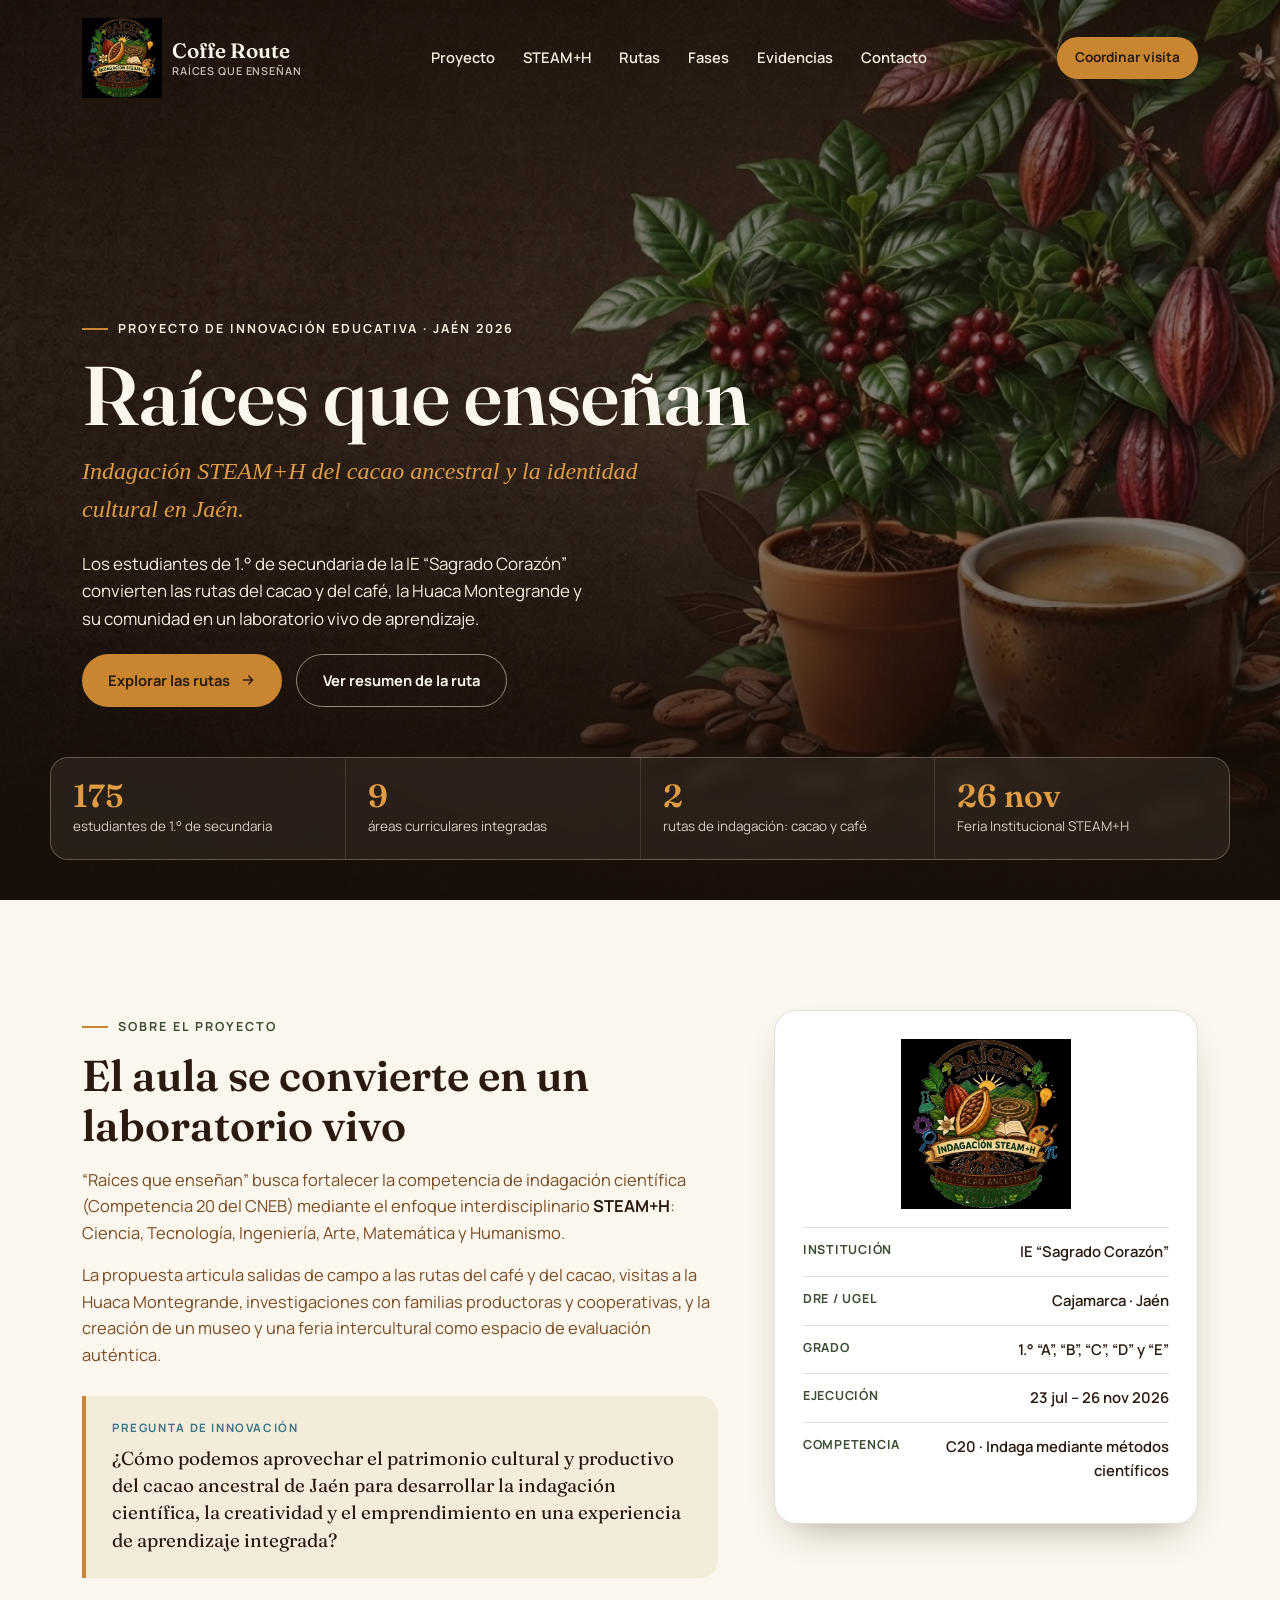
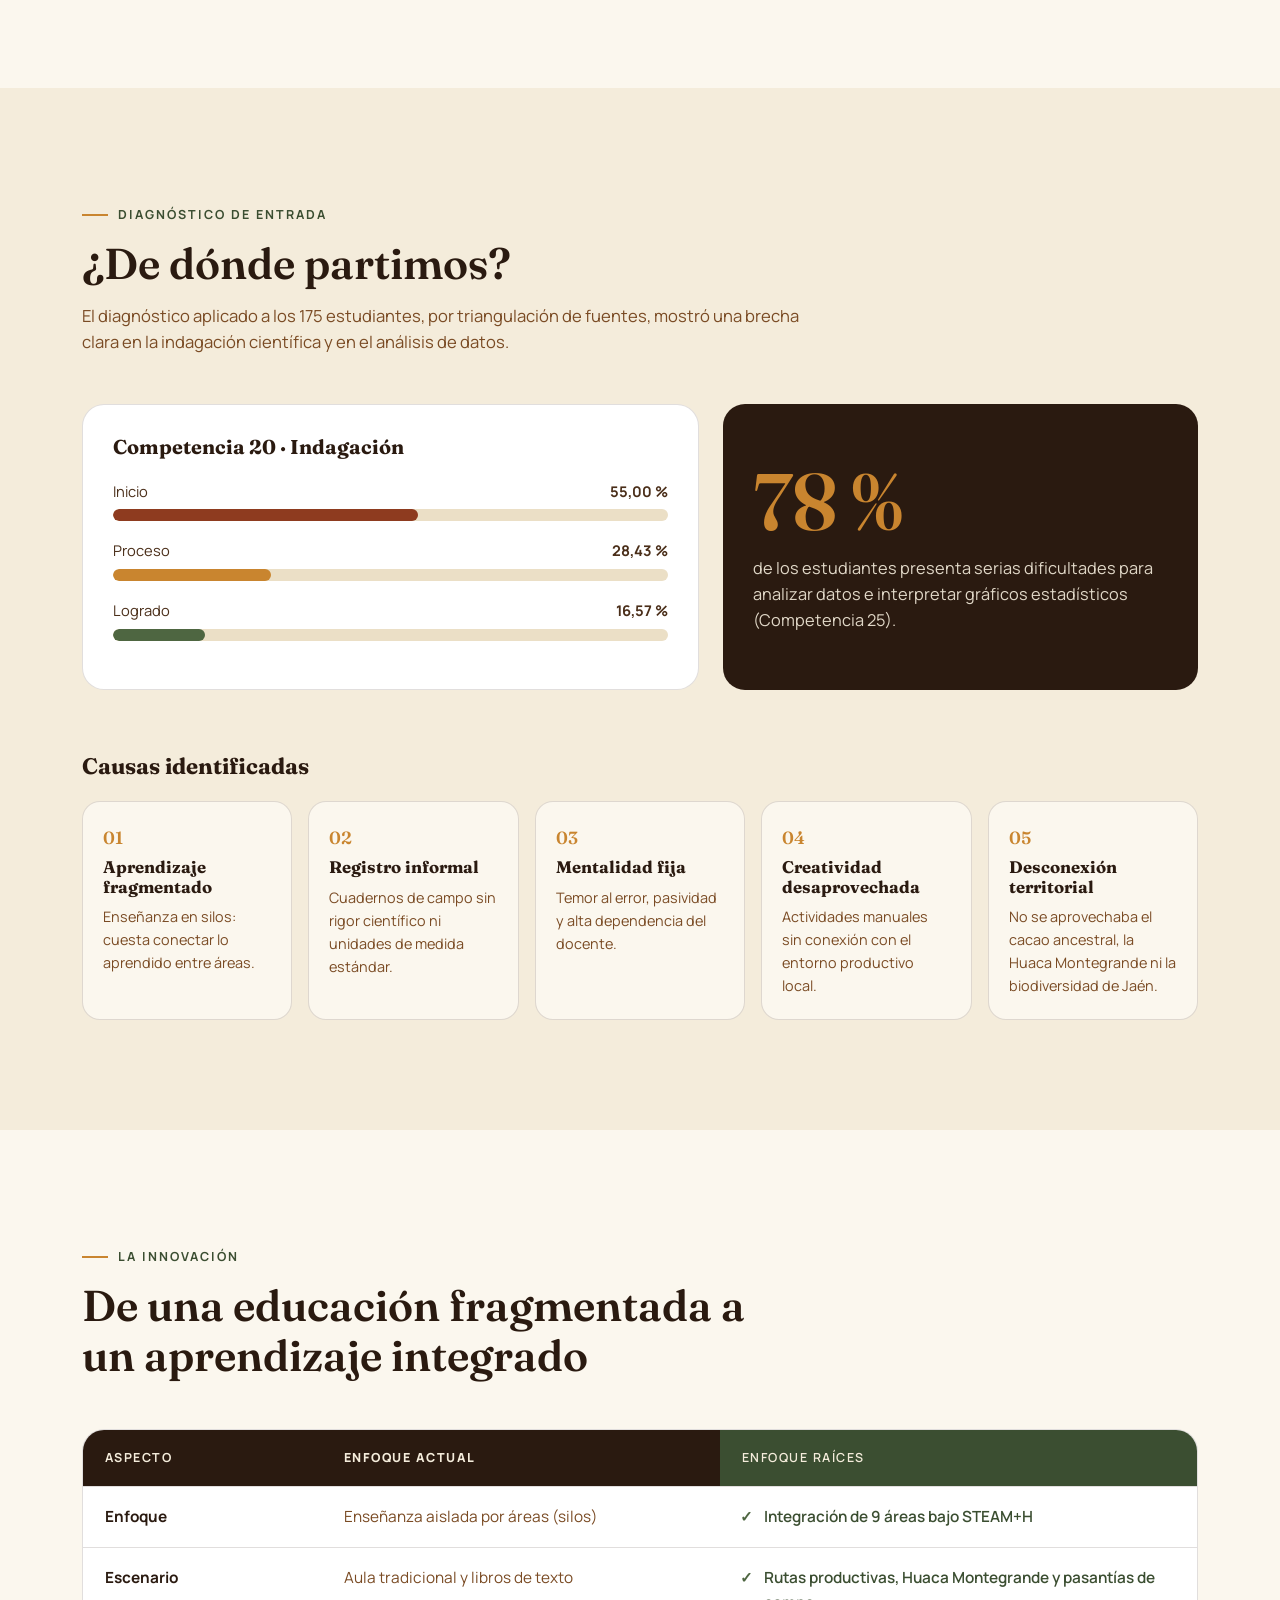
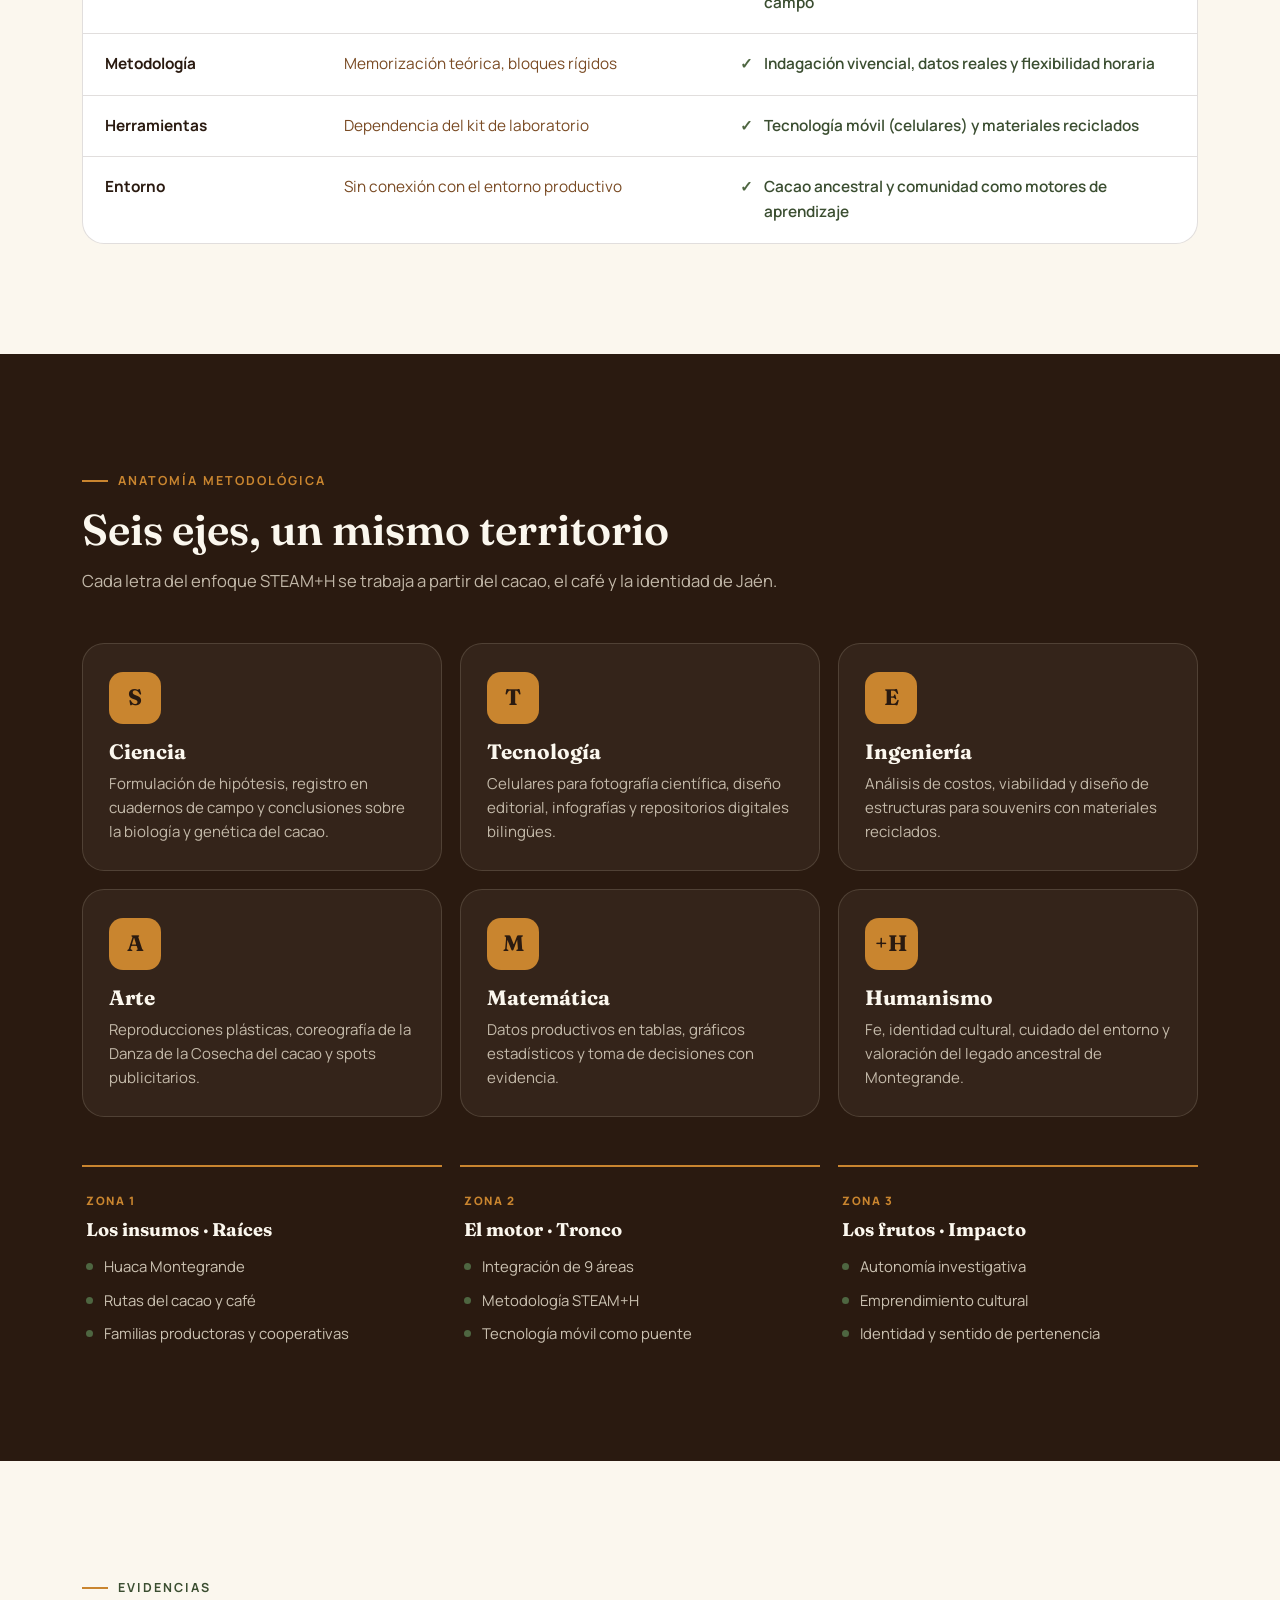
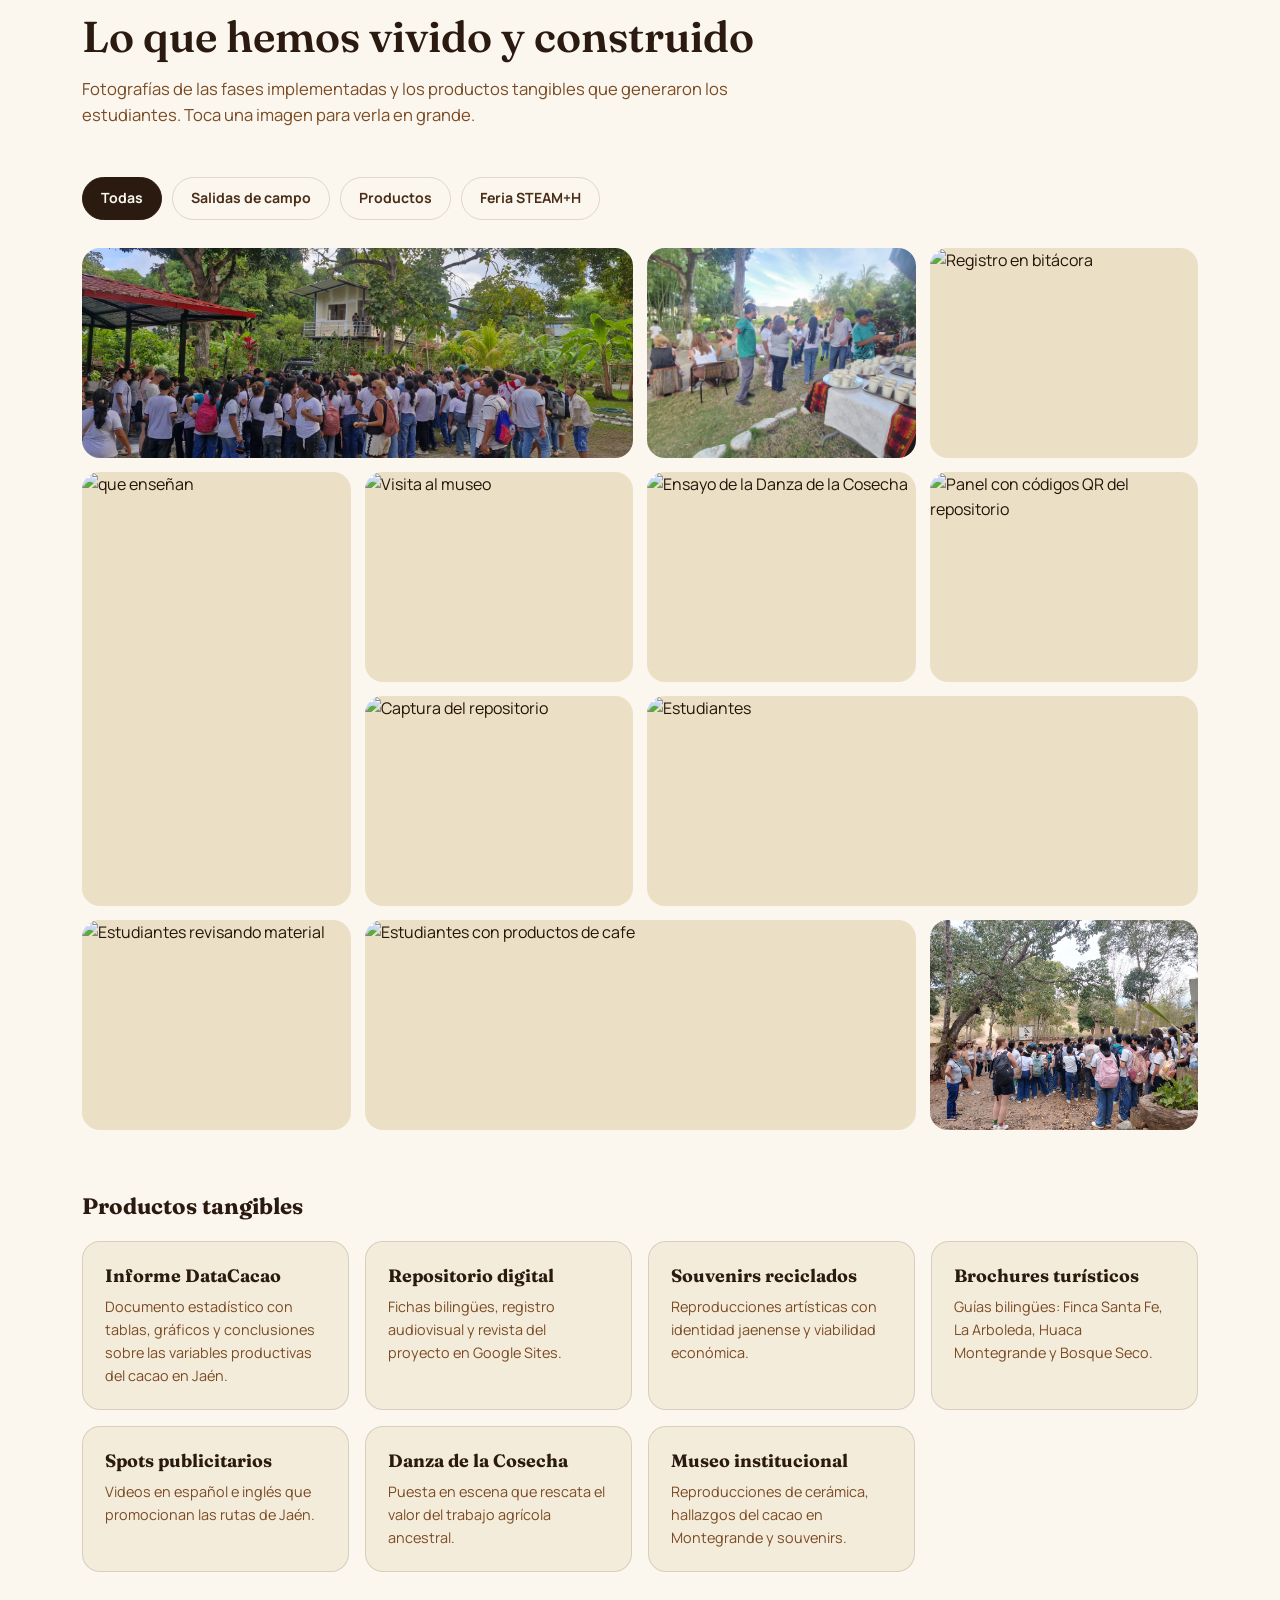
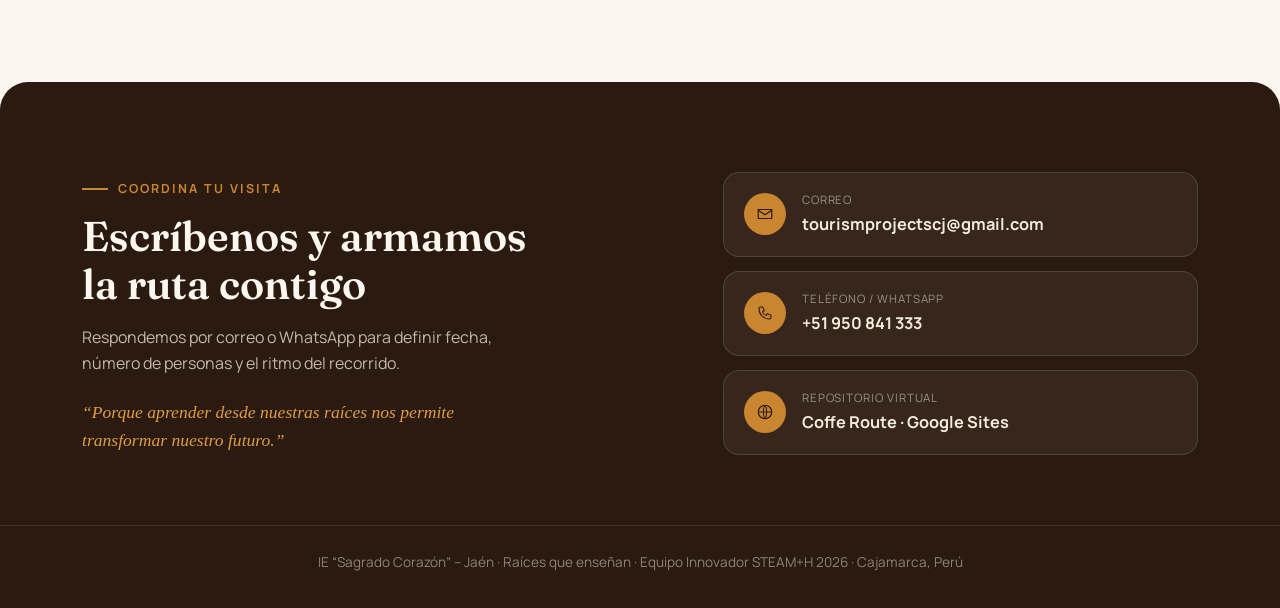
==== commit 2ea2bbe6: "Update project logo image source in index.html" ====
--- a/index.html
+++ b/index.html
@@ -91,7 +91,7 @@
     </div>
 
     <aside class="about-card reveal">
-      <img src="img/logo-raices.png" alt="Logo del proyecto Raíces que enseñan" class="about-logo" loading="lazy">
+      <img src="logo.jpg" alt="Logo del proyecto Raíces que enseñan" class="about-logo" loading="lazy">
       <dl class="facts">
         <div><dt>Institución</dt><dd>IE “Sagrado Corazón”</dd></div>
         <div><dt>DRE / UGEL</dt><dd>Cajamarca · Jaén</dd></div>
--- a/style.css
+++ b/style.css
@@ -1,276 +1,657 @@
-  :root{
-    --coffee-950:#2A1A10;
-    --coffee-800:#4A2E19;
-    --coffee-600:#7A4B24;
-    --ochre-500:#C9852F;
-    --moss-600:#4E6641;
-    --moss-700:#3B4E31;
-    --falls-600:#397686;
-    --cream-100:#F4ECDB;
-    --cream-200:#EBDFC6;
-    --cream-50:#FBF7EE;
-    --ink:#241407;
-    --line: rgba(42,26,16,0.14);
-    --shadow: 0 18px 40px -20px rgba(42,26,16,0.45);
-    --ease: cubic-bezier(.22,1,.36,1);
-  }
-
-  *{box-sizing:border-box;}
-  html{scroll-behavior:smooth;}
-  body{
-    margin:0;
-    background:var(--cream-50);
-    color:var(--ink);
-    font-family:'Manrope',sans-serif;
-    line-height:1.6;
-    -webkit-font-smoothing:antialiased;
-  }
-  h1,h2,h3,.eyebrow{font-family:'Fraunces',serif;}
-  img{max-width:80%;display:block; height: auto;}
-  a{color:inherit;text-decoration:none;}
-  .wrap{max-width:1180px;margin:0 auto;padding:0 32px;}
-  .eyebrow{
-    display: grid;
-    display:inline-flex;align-items:center;gap:10px;
-    font-family:'Manrope',sans-serif;
-    font-size:0.78rem;letter-spacing:.16em;text-transform:uppercase;
-    font-weight:700;color:var(--moss-700);
-    margin-bottom:14px;
-  }
-  .eyebrow::before{content:"";width:26px;height:2px;background:var(--ochre-500);
-    display:inline-block;}
-
-  /* ---------- HEADER / NAV ---------- */
-  header{
-    position:fixed;top:0;left:0;right:0;z-index:100;
-    padding:20px 0;
-    transition:background .35s var(--ease), 
-    padding .35s var(--ease), box-shadow .35s var(--ease);
-  }
-  header.scrolled{
-    background:rgba(251,247,238,0.92);
-    backdrop-filter:blur(10px);
-    padding:12px 0;
-    box-shadow:0 8px 24px -18px rgba(0,0,0,.4);
-  }
-  .nav-inner{display:flex;align-items:center;justify-content:space-between;}
-  .brand{
-    display:flex;align-items:center;gap:10px;
-    font-family:'Fraunces',serif;font-weight:600;font-size:1.35rem;
-    color:var(--cream-50);
-    transition:color .3s var(--ease);
-  }
-  header.scrolled .brand{color:var(--coffee-950);}
-  .brand-mark{
-    width:34px;height:34px;border-radius:50%;
-    background:radial-gradient(circle at 30% 30%, var(--ochre-500), var(--coffee-800));
-    display:grid;place-items:center;flex-shrink:0;
-    box-shadow:inset 0 0 0 2px rgba(255,255,255,.25);
-  }
-  .brand-mark svg{width:18px;height:18px;}
-
-  nav.desktop-nav{display:flex;gap:38px;}
-  nav.desktop-nav a{
-    position:relative;
-    font-weight:600;font-size:0.94rem;
-    color:var(--cream-100);
-    padding:6px 0;
-    transition:color .3s var(--ease);
-  }
-  header.scrolled nav.desktop-nav a{color:var(--coffee-800);}
-  nav.desktop-nav a::after{
-    content:"";position:absolute;left:0;bottom:0;height:2px;width:0%;
-    background:var(--ochre-500);
-    transition:width .35s var(--ease);
-  }
-  nav.desktop-nav a:hover::after{width:100%;}
-  nav.desktop-nav a:hover{color:var(--ochre-500);}
-
-  .nav-cta{
-    display:inline-flex;align-items:center;gap:8px;
-    background:var(--ochre-500);color:var(--coffee-950)!important;
-    font-weight:700;font-size:0.85rem;
-    padding:10px 18px;border-radius:100px;
-    transition:transform .3s var(--ease), box-shadow .3s var(--ease), background .3s var(--ease);
-  }
-  .nav-cta:hover{transform:translateY(-2px);box-shadow:0 10px 20px -8px rgba(201,133,47,.6);background:#DE9C43;}
-
-  /* hamburger */
-  .burger{
-    display:none;
-    flex-direction:column;justify-content:center;gap:5px;
-    width:42px;height:42px;border-radius:10px;border:none;cursor:pointer;
-    background:transparent;
-    position:relative;z-index:200;
-  }
-  .burger span{
-    width:22px;height:2px;background:var(--cream-50);margin:0 auto;
-    transition:transform .35s var(--ease), opacity .25s var(--ease), background .3s var(--ease);
-  }
-  header.scrolled .burger span{background:var(--coffee-950);}
-  .burger.open span{background:var(--coffee-950)!important;}
-  .burger.open span:nth-child(1){transform:translateY(7px) rotate(45deg);}
-  .burger.open span:nth-child(2){opacity:0;}
-  .burger.open span:nth-child(3){transform:translateY(-7px) rotate(-45deg);}
-
-  .mobile-menu{
-    position:fixed;top:0;right:0;height:100vh;width:min(78vw,340px);
-    background:var(--cream-100);
-    box-shadow:-20px 0 50px -20px rgba(0,0,0,.35);
-    z-index:150;
-    display:flex;flex-direction:column;justify-content:center;gap:6px;
-    padding:40px;
-    transform:translateX(100%);
-    transition:transform .45s var(--ease);
-  }
-  .mobile-menu.open{transform:translateX(0);}
-  .mobile-menu a{
-    font-family:'Fraunces',serif;font-size:1.5rem;font-weight:500;
-    color:var(--coffee-950);padding:12px 0;border-bottom:1px solid var(--line);
-    opacity:0;transform:translateX(18px);
-    transition:opacity .4s var(--ease), transform .4s var(--ease), color .25s var(--ease), padding-left .25s var(--ease);
-  }
-  .mobile-menu.open a{opacity:1;transform:translateX(0);}
-  .mobile-menu.open a:nth-child(1){transition-delay:.08s;}
-  .mobile-menu.open a:nth-child(2){transition-delay:.14s;}
-  .mobile-menu.open a:nth-child(3){transition-delay:.20s;}
-  .mobile-menu.open a:nth-child(4){transition-delay:.26s;}
-  .mobile-menu.open a:nth-child(5){transition-delay:.32s;}
-  .mobile-menu a:hover{color:var(--ochre-500);padding-left:8px;}
-  .scrim{
-    position:fixed;inset:0;background:rgba(20,12,6,.45);z-index:120;
-    opacity:0;pointer-events:none;transition:opacity .4s var(--ease);
-  }
-  .scrim.open{opacity:1;pointer-events:auto;}
-
-  /* ---------- HERO ---------- */
-  .hero{
-    position:relative;
-    min-height:100svh;
-    display:flex;align-items:flex-end;
-    color:var(--cream-50);
-    background:linear-gradient(0deg, rgba(23,14,7,.86) 0%, rgba(23,14,7,.35) 45%, 
-      rgba(23,14,7,.55) 100%);
-    background-image: url(fondo4.jpeg);
-     background-size: cover;
-  background-position: center; /* Centra la imagen */
-  background-repeat: no-repeat; /* Evita que se duplique */
-  }
-
-  .hero-inner{padding:120px 0 80px 5vw;width:100%; max-width:900px;}
-  .hero h1{
-    font-size:clamp(2.4rem,6vw,4.6rem);
-    font-weight:600;line-height:1.04;margin:0 0 20px;
-    max-width:15ch;
-  }
-  .hero p{
-    max-width:46ch;font-size:1.08rem;color:var(--cream-100);
-    margin:0 0 30px;
-  }
-  .hero-actions{display:flex;flex-wrap:wrap;gap:16px;}
-  .btn{
-    display:inline-flex;align-items:center;gap:10px;
-    padding:14px 26px;border-radius:100px;font-weight:700;font-size:0.92rem;
-    transition:transform .3s var(--ease), box-shadow .3s var(--ease), background .3s var(--ease), color .3s var(--ease);
-  }
-  .btn-primary{background:var(--ochre-500);color:var(--coffee-950);}
-  .btn-primary:hover{transform:translateY(-3px);box-shadow:0 14px 26px -10px rgba(201,133,47,.65);background:#DE9C43;}
-  .btn-ghost{border:1.5px solid rgba(244,236,219,.55);color:var(--cream-50);}
-  .btn-ghost:hover{background:rgba(244,236,219,.12);border-color:var(--cream-50);transform:translateY(-3px);}
-
-  /* ---------- INTRO ---------- */
-  .intro{padding:110px 0 40px;text-align:center;}
-  .intro h2{font-size:clamp(1.7rem,3.4vw,2.5rem);font-weight:600;max-width:24ch;margin:0 auto 18px;color:var(--coffee-950);}
-  .intro p{max-width:56ch;margin:0 auto;color:var(--coffee-600);font-size:1.02rem;}
-
-  /* ---------- ROUTE / TRAIL ---------- */
-  .route{padding:70px 0 40px;position:relative;}
-  .trail{position:relative;}
-  .trail::before{
-    content:"";position:absolute;left:29px;top:12px;bottom:12px;width:2px;
-    background-image:linear-gradient(var(--ochre-500) 60%, transparent 0%);
-    background-size:2px 14px;background-repeat:repeat-y;
-    opacity:.55;
-  }
-  .stop{
-    position:relative;padding-left:80px;margin-bottom:64px;
-  }
-  .stop:last-child{margin-bottom:0;}
-  .stop-num{
-    position:absolute;left:0;top:2px;
-    width:60px;height:60px;border-radius:50%;
-    background:var(--cream-50);border:2px solid var(--ochre-500);
-    display:grid;place-items:center;
-    font-family:'Fraunces',serif;font-weight:600;font-size:1.15rem;color:var(--coffee-800);
-    z-index:2;
-    box-shadow:var(--shadow);
-  }
-  .stop-card{
-    display:grid;grid-template-columns:1.1fr 1fr;gap:34px;align-items:center;
-    background:var(--cream-100);border:1px solid var(--line);
-    border-radius:22px;overflow:hidden;padding:14px;
-    transition:box-shadow .35s var(--ease), transform .35s var(--ease);
-  }
-  .stop-card:hover{box-shadow:var(--shadow);transform:translateY(-4px);}
-  .stop:nth-child(even) .stop-card{grid-template-columns:1fr 1.1fr;}
-  .stop:nth-child(even) .stop-media{order:2;}
-  .stop-media{border-radius:16px;overflow:hidden;aspect-ratio:4/3;}
-  .stop-media img{width:100%;height:100%;object-fit:cover;transition:transform .6s var(--ease);}
-  .stop-card:hover .stop-media img{transform:scale(1.08);}
-  .stop-body{padding:18px 22px 18px 6px;}
-  .stop:nth-child(even) .stop-body{padding:18px 6px 18px 22px;}
-  .stop-tag{
-    display:inline-block;font-size:.72rem;font-weight:700;letter-spacing:.1em;text-transform:uppercase;
-    color:var(--falls-600);margin-bottom:8px;
-  }
-  .stop-body h3{font-size:1.5rem;font-weight:600;margin:0 0 10px;color:var(--coffee-950);}
-  .stop-body p{margin:0;color:var(--coffee-600);font-size:.98rem;}
-
-  /* reveal on scroll */
-  .reveal{opacity:0;transform:translateY(24px);transition:opacity .7s var(--ease), transform .7s var(--ease);}
-  .reveal.in{opacity:1;transform:translateY(0);}
-
-  /* ---------- CONTACT ---------- */
-  .contact{
-    margin:120px 0 0;background:var(--coffee-950);color:var(--cream-100);
-    border-radius:28px 28px 0 0;
-    padding:90px 0 70px;
-  }
-  .contact-grid{display:grid;grid-template-columns:1.1fr .9fr;gap:60px;align-items:center;}
-  .contact h2{font-size:clamp(1.8rem,3.6vw,2.6rem);font-weight:600;color:var(--cream-50);margin:0 0 16px;max-width:16ch;}
-  .contact p{color:rgba(244,236,219,.75);max-width:44ch;margin:0 0 0;}
-  .contact-cards{display:flex;flex-direction:column;gap:14px;}
-  .c-card{
-    display:flex;align-items:center;gap:16px;
-    background:rgba(244,236,219,.06);border:1px solid rgba(244,236,219,.14);
-    padding:18px 20px;border-radius:16px;
-    transition:background .3s var(--ease), transform .3s var(--ease), border-color .3s var(--ease);
-  }
-  .c-card:hover{background:rgba(201,133,47,.14);border-color:var(--ochre-500);transform:translateX(6px);}
-  .c-icon{
-    width:42px;height:42px;border-radius:50%;background:var(--ochre-500);
-    display:grid;place-items:center;flex-shrink:0;color:var(--coffee-950);
-  }
-  .c-card div span{display:block;font-size:.72rem;letter-spacing:.08em;text-transform:uppercase;color:rgba(244,236,219,.55);margin-bottom:2px;}
-  .c-card div strong{font-size:1.02rem;font-weight:700;}
-
-  footer{background:var(--coffee-950);color:rgba(244,236,219,.5);text-align:center;padding:26px 0 34px;font-size:.85rem;border-top:1px solid rgba(244,236,219,.1);}
-
-  @media(max-width:900px){
-    nav.desktop-nav, .nav-cta{display:none;}
-    .burger{display:flex;}
-    .stop-card, .stop:nth-child(even) .stop-card{grid-template-columns:1fr;}
-    .stop:nth-child(even) .stop-media{order:0;}
-    .stop-body, .stop:nth-child(even) .stop-body{padding:8px 8px 4px;}
-    .contact-grid{grid-template-columns:1fr;}
-    .trail::before{left:23px;}
-    .stop{padding-left:64px;}
-    .stop-num{width:48px;height:48px;font-size:1rem;}
-  }
-  @media(max-width:520px){
-    .wrap{padding:0 20px;}
-    .hero-inner{padding:130px 0 60px;}
-  }
-  @media (prefers-reduced-motion: reduce){
-    *{transition-duration:.001ms!important; scroll-behavior:auto!important;}
-  }+/* =========================================================
+   Raíces que enseñan · Coffe Route
+   ========================================================= */
+:root{
+  --coffee-950:#2A1A10;
+  --coffee-800:#4A2E19;
+  --coffee-600:#7A4B24;
+  --cacao-500:#8E3B1F;
+  --ochre-500:#C9852F;
+  --ochre-400:#DE9C43;
+  --moss-600:#4E6641;
+  --moss-700:#3B4E31;
+  --falls-600:#397686;
+  --cream-100:#F4ECDB;
+  --cream-200:#EBDFC6;
+  --cream-50:#FBF7EE;
+  --ink:#241407;
+  --line: rgba(42,26,16,0.14);
+  --shadow: 0 18px 40px -20px rgba(42,26,16,0.45);
+  --shadow-lg: 0 28px 60px -24px rgba(42,26,16,0.55);
+  --ease: cubic-bezier(.22,1,.36,1);
+  --radius: 22px;
+  --header-h: 76px;
+}
+
+*{box-sizing:border-box;}
+html{scroll-behavior:smooth;scroll-padding-top:var(--header-h);}
+body{
+  margin:0;
+  background:var(--cream-50);
+  color:var(--ink);
+  font-family:'Manrope',sans-serif;
+  line-height:1.6;
+  -webkit-font-smoothing:antialiased;
+  overflow-x:hidden;
+}
+h1,h2,h3,h4{font-family:'Fraunces',serif;line-height:1.15;}
+img{max-width:100%;display:block;height:auto;}
+a{color:inherit;text-decoration:none;}
+button{font:inherit;}
+.wrap{max-width:1180px;margin:0 auto;padding:0 32px;}
+:focus-visible{outline:3px solid var(--ochre-500);outline-offset:3px;border-radius:6px;}
+
+.eyebrow{
+  display:inline-flex;align-items:center;gap:10px;
+  font-family:'Manrope',sans-serif;
+  font-size:0.78rem;letter-spacing:.16em;text-transform:uppercase;
+  font-weight:700;color:var(--moss-700);
+  margin-bottom:14px;
+}
+.eyebrow::before{content:"";width:26px;height:2px;background:var(--ochre-500);display:inline-block;}
+.eyebrow-light{color:var(--cream-100);}
+
+.section{padding-top:110px;padding-bottom:110px;}
+.section-head{max-width:720px;margin-bottom:48px;}
+.section-head h2, .about h2, .split h2{
+  font-size:clamp(1.8rem,3.6vw,2.7rem);font-weight:600;color:var(--coffee-950);margin:0 0 14px;
+}
+.section-head p{color:var(--coffee-600);font-size:1.04rem;margin:0;}
+.sub-title{font-size:1.4rem;color:var(--coffee-950);margin:64px 0 22px;}
+
+/* ---------- HEADER / NAV ---------- */
+header{
+  position:fixed;top:0;left:0;right:0;z-index:100;
+  padding:18px 0;
+  transition:background .35s var(--ease), padding .35s var(--ease), box-shadow .35s var(--ease);
+}
+header.scrolled{
+  background:rgba(251,247,238,0.94);
+  backdrop-filter:blur(10px);-webkit-backdrop-filter:blur(10px);
+  padding:10px 0;
+  box-shadow:0 8px 24px -18px rgba(0,0,0,.4);
+}
+.nav-inner{display:flex;align-items:center;justify-content:space-between;gap:20px;}
+.brand{
+  display:flex;align-items:center;gap:10px;
+  font-family:'Fraunces',serif;font-weight:600;font-size:1.3rem;
+  color:var(--cream-50);
+  transition:color .3s var(--ease);
+}
+.brand-text{display:flex;flex-direction:column;line-height:1.05;}
+.brand-text small{font-family:'Manrope',sans-serif;font-size:.68rem;font-weight:600;letter-spacing:.08em;text-transform:uppercase;opacity:.75;margin-top:3px;}
+header.scrolled .brand{color:var(--coffee-950);}
+.brand-mark{
+  width:80px;height:80px;border-radius:50%;
+  background:radial-gradient(circle at 30% 30%, var(--ochre-500), var(--coffee-800));
+  display:grid;place-items:center;flex-shrink:0;
+  box-shadow:inset 0 0 0 2px rgba(255,255,255,.25);
+  transition:transform .5s var(--ease);
+}
+.brand:hover .brand-mark{transform:rotate(-14deg) scale(1.06);}
+.brand-mark svg{width:18px;height:18px;}
+
+nav.desktop-nav{display:flex;gap:28px;}
+nav.desktop-nav a{
+  position:relative;
+  font-weight:600;font-size:0.92rem;
+  color:var(--cream-100);
+  padding:6px 0;
+  transition:color .3s var(--ease);
+}
+header.scrolled nav.desktop-nav a{color:var(--coffee-800);}
+nav.desktop-nav a::after{
+  content:"";position:absolute;left:0;bottom:0;height:2px;width:0%;
+  background:var(--ochre-500);
+  transition:width .35s var(--ease);
+}
+nav.desktop-nav a:hover::after, nav.desktop-nav a.active::after{width:100%;}
+nav.desktop-nav a:hover, header.scrolled nav.desktop-nav a:hover{color:var(--ochre-500);}
+
+.nav-cta{
+  display:inline-flex;align-items:center;gap:8px;
+  background:var(--ochre-500);color:var(--coffee-950)!important;
+  font-weight:700;font-size:0.85rem;white-space:nowrap;
+  padding:10px 18px;border-radius:100px;
+  transition:transform .3s var(--ease), box-shadow .3s var(--ease), background .3s var(--ease);
+}
+.nav-cta:hover{transform:translateY(-2px);box-shadow:0 10px 20px -8px rgba(201,133,47,.6);background:var(--ochre-400);}
+
+/* hamburger */
+.burger{
+  display:none;
+  flex-direction:column;justify-content:center;gap:5px;
+  width:44px;height:44px;border-radius:12px;border:none;cursor:pointer;
+  background:transparent;
+  position:relative;z-index:200;
+  transition:background .3s var(--ease);
+}
+.burger:hover{background:rgba(255,255,255,.12);}
+header.scrolled .burger:hover{background:rgba(42,26,16,.06);}
+.burger span{
+  width:22px;height:2px;border-radius:2px;background:var(--cream-50);margin:0 auto;
+  transition:transform .35s var(--ease), opacity .25s var(--ease), background .3s var(--ease);
+}
+header.scrolled .burger span{background:var(--coffee-950);}
+.burger.open span{background:var(--coffee-950)!important;}
+.burger.open span:nth-child(1){transform:translateY(7px) rotate(45deg);}
+.burger.open span:nth-child(2){opacity:0;}
+.burger.open span:nth-child(3){transform:translateY(-7px) rotate(-45deg);}
+
+.mobile-menu{
+  position:fixed;top:0;right:0;height:100vh;height:100dvh;width:min(82vw,340px);
+  background:var(--cream-100);
+  box-shadow:-20px 0 50px -20px rgba(0,0,0,.35);
+  z-index:150;
+  display:flex;flex-direction:column;justify-content:center;gap:2px;
+  padding:80px 36px 40px;overflow-y:auto;
+  transform:translateX(100%);visibility:hidden;
+  transition:transform .45s var(--ease), visibility 0s linear .45s;
+}
+.mobile-menu.open{transform:translateX(0);visibility:visible;transition:transform .45s var(--ease), visibility 0s;}
+.mobile-menu a{
+  font-family:'Fraunces',serif;font-size:1.35rem;font-weight:500;
+  color:var(--coffee-950);padding:11px 0;border-bottom:1px solid var(--line);
+  opacity:0;transform:translateX(18px);
+  transition:opacity .4s var(--ease), transform .4s var(--ease), color .25s var(--ease), padding-left .25s var(--ease);
+}
+.mobile-menu.open a{opacity:1;transform:translateX(0);}
+.mobile-menu.open a:nth-child(1){transition-delay:.06s;}
+.mobile-menu.open a:nth-child(2){transition-delay:.10s;}
+.mobile-menu.open a:nth-child(3){transition-delay:.14s;}
+.mobile-menu.open a:nth-child(4){transition-delay:.18s;}
+.mobile-menu.open a:nth-child(5){transition-delay:.22s;}
+.mobile-menu.open a:nth-child(6){transition-delay:.26s;}
+.mobile-menu.open a:nth-child(7){transition-delay:.30s;}
+.mobile-menu.open a:nth-child(8){transition-delay:.34s;}
+.mobile-menu.open a:nth-child(9){transition-delay:.38s;}
+.mobile-menu a:hover{color:var(--ochre-500);padding-left:8px;}
+.mobile-menu a.mm-cta{
+  margin-top:18px;border:none;text-align:center;border-radius:100px;
+  background:var(--ochre-500);font-family:'Manrope',sans-serif;font-size:1rem;font-weight:700;padding:14px;
+}
+.mobile-menu a.mm-cta:hover{padding-left:14px;color:var(--coffee-950);background:var(--ochre-400);}
+body.menu-open header{z-index:160;background:transparent;box-shadow:none;backdrop-filter:none;-webkit-backdrop-filter:none;}
+body.menu-open .brand{color:var(--cream-50);}
+body.menu-open .brand-text{opacity:0;}
+.scrim{
+  position:fixed;inset:0;background:rgba(20,12,6,.45);z-index:120;
+  opacity:0;pointer-events:none;transition:opacity .4s var(--ease);
+}
+.scrim.open{opacity:1;pointer-events:auto;}
+
+/* ---------- HERO ---------- */
+.hero{
+  position:relative;
+  min-height:100svh;
+  display:flex;flex-direction:column;justify-content:flex-end;
+  color:var(--cream-50);
+  background:
+    linear-gradient(0deg, rgba(23,14,7,.92) 0%, rgba(23,14,7,.45) 50%, rgba(23,14,7,.6) 100%),
+    url(fondo3.jpeg) center/cover no-repeat,
+    var(--coffee-950);
+  padding-bottom:40px;
+}
+.hero-inner{padding-top:140px;padding-bottom:50px;width:100%;}
+.hero h1{
+  font-size:clamp(2.6rem,7vw,5.2rem);
+  font-weight:600;line-height:1.02;margin:0 0 14px;
+  max-width:14ch;
+}
+.hero-sub{font-family:'Fraunces',serif;font-size:clamp(1.15rem,2.2vw,1.5rem)!important;color:var(--ochre-400)!important;font-style:italic;}
+.hero p{
+  max-width:52ch;font-size:1.06rem;color:var(--cream-100);
+  margin:0 0 22px;
+}
+.hero-actions{display:flex;flex-wrap:wrap;gap:14px;margin-top:10px;}
+.btn{
+  display:inline-flex;align-items:center;gap:10px;
+  padding:14px 26px;border-radius:100px;font-weight:700;font-size:0.92rem;
+  transition:transform .3s var(--ease), box-shadow .3s var(--ease), background .3s var(--ease), color .3s var(--ease), gap .3s var(--ease);
+}
+.btn-primary{background:var(--ochre-500);color:var(--coffee-950);}
+.btn-primary:hover{transform:translateY(-3px);gap:14px;box-shadow:0 14px 26px -10px rgba(201,133,47,.65);background:var(--ochre-400);}
+.btn-ghost{border:1.5px solid rgba(244,236,219,.55);color:var(--cream-50);}
+.btn-ghost:hover{background:rgba(244,236,219,.12);border-color:var(--cream-50);transform:translateY(-3px);}
+
+.hero-stats{
+  display:grid;grid-template-columns:repeat(4,1fr);gap:1px;
+  background:rgba(244,236,219,.18);
+  border:1px solid rgba(244,236,219,.18);border-radius:18px;overflow:hidden;
+  backdrop-filter:blur(6px);-webkit-backdrop-filter:blur(6px);
+  padding:0;width:calc(100% - 64px);
+}
+.stat{background:rgba(23,14,7,.55);padding:20px 22px;transition:background .3s var(--ease);}
+.stat:hover{background:rgba(201,133,47,.22);}
+.stat strong{display:block;font-family:'Fraunces',serif;font-size:2rem;font-weight:600;color:var(--ochre-400);line-height:1.1;}
+.stat span{font-size:.84rem;color:var(--cream-100);opacity:.85;}
+
+/* ---------- PROYECTO ---------- */
+.about-grid{display:grid;grid-template-columns:1.35fr .9fr;gap:56px;align-items:start;}
+.about-text p{color:var(--coffee-600);font-size:1.03rem;}
+.about-text strong{color:var(--coffee-950);}
+.question{
+  margin:28px 0 0;padding:24px 26px;border-left:4px solid var(--ochre-500);
+  background:var(--cream-100);border-radius:0 18px 18px 0;
+  font-family:'Fraunces',serif;font-size:1.18rem;line-height:1.45;color:var(--coffee-950);
+}
+.question span{display:block;font-family:'Manrope',sans-serif;font-size:.72rem;letter-spacing:.14em;text-transform:uppercase;font-weight:700;color:var(--falls-600);margin-bottom:8px;}
+.about-card{
+  background:#fff;border:1px solid var(--line);border-radius:var(--radius);padding:28px;
+  box-shadow:var(--shadow);position:sticky;top:110px;
+  transition:transform .4s var(--ease), box-shadow .4s var(--ease);
+}
+.about-card:hover{transform:translateY(-4px);box-shadow:var(--shadow-lg);}
+.about-logo{width:170px;margin:0 auto 18px;transition:transform .6s var(--ease);}
+.about-card:hover .about-logo{transform:rotate(-4deg) scale(1.04);}
+.facts{margin:0;display:grid;gap:0;}
+.facts div{display:flex;justify-content:space-between;gap:16px;padding:12px 0;border-top:1px solid var(--line);}
+.facts dt{font-size:.78rem;font-weight:700;letter-spacing:.06em;text-transform:uppercase;color:var(--moss-700);}
+.facts dd{margin:0;text-align:right;font-weight:600;font-size:.93rem;color:var(--coffee-950);}
+
+/* ---------- PROBLEMA ---------- */
+.problem{background:var(--cream-100);}
+.problem-grid{display:grid;grid-template-columns:1.3fr 1fr;gap:24px;}
+.panel{
+  background:#fff;border:1px solid var(--line);border-radius:var(--radius);padding:30px;
+  transition:transform .35s var(--ease), box-shadow .35s var(--ease);
+}
+.panel:hover{transform:translateY(-4px);box-shadow:var(--shadow);}
+.panel h3{margin:0 0 22px;font-size:1.25rem;color:var(--coffee-950);}
+.bar-row{margin-bottom:18px;}
+.bar-label{display:flex;justify-content:space-between;font-size:.92rem;margin-bottom:6px;color:var(--coffee-800);}
+.bar{height:12px;background:var(--cream-200);border-radius:20px;overflow:hidden;}
+.bar-fill{display:block;height:100%;width:0;border-radius:20px;transition:width 1.4s var(--ease) .2s;}
+.panel.in .bar-fill{width:var(--w);}
+.c-red{background:var(--cacao-500);}
+.c-ochre{background:var(--ochre-500);}
+.c-moss{background:var(--moss-600);}
+.panel-dark{background:var(--coffee-950);color:var(--cream-100);display:flex;flex-direction:column;justify-content:center;border:none;}
+.big-num{font-family:'Fraunces',serif;font-size:clamp(3.4rem,7vw,5rem);font-weight:600;line-height:1;color:var(--ochre-500);}
+.panel-dark p{margin:14px 0 0;font-size:1.02rem;opacity:.9;}
+
+.causes{display:grid;grid-template-columns:repeat(5,1fr);gap:16px;}
+.cause{
+  background:var(--cream-50);border:1px solid var(--line);border-radius:18px;padding:22px 20px;
+  transition:transform .35s var(--ease), background .35s var(--ease), border-color .35s var(--ease), box-shadow .35s var(--ease);
+}
+.cause:hover{transform:translateY(-6px);background:#fff;border-color:var(--ochre-500);box-shadow:var(--shadow);}
+.cause-ico{font-family:'Fraunces',serif;font-weight:600;color:var(--ochre-500);font-size:1.1rem;}
+.cause h4{margin:6px 0 8px;font-size:1.05rem;color:var(--coffee-950);}
+.cause p{margin:0;font-size:.9rem;color:var(--coffee-600);}
+
+/* ---------- COMPARATIVA ---------- */
+.compare{border:1px solid var(--line);border-radius:var(--radius);overflow:hidden;background:#fff;}
+.cmp-row{display:grid;grid-template-columns:.6fr 1fr 1.2fr;transition:background .25s var(--ease);}
+.cmp-row span{padding:18px 22px;border-top:1px solid var(--line);font-size:.96rem;}
+.cmp-row span:first-child{font-weight:700;color:var(--coffee-950);}
+.cmp-row span:nth-child(2){color:var(--coffee-600);}
+.cmp-row span:nth-child(3){color:var(--moss-700);font-weight:600;position:relative;padding-left:44px;}
+.cmp-row span:nth-child(3)::before{content:"✓";position:absolute;left:20px;color:var(--moss-600);font-weight:800;}
+.cmp-row:not(.cmp-head):hover{background:var(--cream-100);}
+.cmp-row:not(.cmp-head):hover span:nth-child(3){color:var(--moss-600);}
+.cmp-head span{border-top:none;font-size:.78rem;letter-spacing:.12em;text-transform:uppercase;font-weight:800;background:var(--coffee-950);color:var(--cream-100)!important;}
+.cmp-head span:nth-child(3){background:var(--moss-700);padding-left:22px;}
+.cmp-head span:nth-child(3)::before{content:none;}
+
+/* ---------- STEAM+H ---------- */
+.steam{background:var(--coffee-950);color:var(--cream-100);}
+.steam .section-head h2{color:var(--cream-50);}
+.steam .section-head p{color:rgba(244,236,219,.75);}
+.steam .eyebrow{color:var(--ochre-500);}
+.steam-grid{display:grid;grid-template-columns:repeat(3,1fr);gap:18px;}
+.steam-card{
+  position:relative;overflow:hidden;
+  background:rgba(244,236,219,.05);border:1px solid rgba(244,236,219,.14);
+  border-radius:var(--radius);padding:28px 26px 26px;
+  transition:transform .4s var(--ease), border-color .4s var(--ease), background .4s var(--ease);
+}
+.steam-card::after{
+  content:"";position:absolute;inset:auto -40% -60% auto;width:220px;height:220px;border-radius:50%;
+  background:radial-gradient(circle, rgba(201,133,47,.35), transparent 70%);
+  opacity:0;transition:opacity .5s var(--ease), transform .6s var(--ease);transform:scale(.6);
+}
+.steam-card:hover{transform:translateY(-6px);border-color:var(--ochre-500);background:rgba(244,236,219,.08);}
+.steam-card:hover::after{opacity:1;transform:scale(1);}
+.letter{
+  display:inline-grid;place-items:center;min-width:52px;height:52px;padding:0 10px;border-radius:14px;
+  background:var(--ochre-500);color:var(--coffee-950);
+  font-family:'Fraunces',serif;font-weight:700;font-size:1.4rem;
+  transition:transform .4s var(--ease), background .4s var(--ease);
+}
+.steam-card:hover .letter{transform:rotate(-8deg) scale(1.08);background:var(--ochre-400);}
+.steam-card h3{margin:16px 0 8px;font-size:1.3rem;color:var(--cream-50);}
+.steam-card p{margin:0;font-size:.94rem;color:rgba(244,236,219,.75);position:relative;z-index:1;}
+
+.zones{display:grid;grid-template-columns:repeat(3,1fr);gap:18px;margin-top:48px;}
+.zone{border-top:2px solid var(--ochre-500);padding:20px 4px 0;transition:transform .35s var(--ease);}
+.zone:hover{transform:translateY(-4px);}
+.zone-n{font-size:.72rem;letter-spacing:.14em;text-transform:uppercase;font-weight:800;color:var(--ochre-500);}
+.zone h4{margin:6px 0 10px;font-size:1.15rem;color:var(--cream-50);}
+.zone ul{margin:0;padding:0;list-style:none;}
+.zone li{padding:5px 0 5px 18px;position:relative;font-size:.93rem;color:rgba(244,236,219,.8);}
+.zone li::before{content:"";position:absolute;left:0;top:13px;width:7px;height:7px;border-radius:50%;background:var(--moss-600);}
+
+/* ---------- RUTAS / TABS ---------- */
+.tabs{
+  display:flex;gap:10px;flex-wrap:wrap;margin-bottom:32px;
+  padding:6px;background:var(--cream-100);border:1px solid var(--line);border-radius:20px;width:fit-content;max-width:100%;
+}
+.tab{
+  display:flex;align-items:center;gap:10px;flex-wrap:wrap;
+  border:none;background:transparent;cursor:pointer;
+  padding:12px 20px;border-radius:14px;
+  font-weight:700;font-size:.95rem;color:var(--coffee-800);text-align:left;
+  transition:background .3s var(--ease), color .3s var(--ease), box-shadow .3s var(--ease), transform .3s var(--ease);
+}
+.tab small{font-weight:600;font-size:.75rem;color:var(--coffee-600);opacity:.85;}
+.tab:hover{background:rgba(255,255,255,.7);transform:translateY(-1px);}
+.tab.active{background:#fff;color:var(--coffee-950);box-shadow:0 8px 20px -12px rgba(42,26,16,.45);}
+.tab-dot{width:10px;height:10px;border-radius:50%;flex-shrink:0;}
+.tab-dot.cacao{background:var(--cacao-500);}
+.tab-dot.cafe{background:var(--moss-600);}
+.tab-dot.falls{background:var(--falls-600);}
+
+.tab-panel.active{animation:panelIn .5s var(--ease);}
+@keyframes panelIn{from{opacity:0;transform:translateY(12px);}to{opacity:1;transform:none;}}
+.route-intro{
+  display:flex;align-items:center;justify-content:space-between;gap:24px;flex-wrap:wrap;
+  margin-bottom:40px;padding:20px 24px;border-radius:18px;background:var(--cream-100);border:1px dashed rgba(201,133,47,.6);
+}
+.route-intro p{margin:0;max-width:64ch;color:var(--coffee-800);}
+.link-pill{
+  display:inline-flex;align-items:center;gap:6px;white-space:nowrap;
+  padding:10px 16px;border-radius:100px;background:var(--coffee-950);color:var(--cream-50);
+  font-weight:700;font-size:.85rem;
+  transition:background .3s var(--ease), transform .3s var(--ease);
+}
+.link-pill:hover{background:var(--ochre-500);color:var(--coffee-950);transform:translateY(-2px);}
+
+.trail{position:relative;}
+.trail::before{
+  content:"";position:absolute;left:29px;top:12px;bottom:12px;width:2px;
+  background-image:linear-gradient(var(--ochre-500) 60%, transparent 0%);
+  background-size:2px 14px;background-repeat:repeat-y;
+  opacity:.55;
+}
+.stop{
+  position:relative;padding-left:80px;margin-bottom:48px;
+  opacity:0;transform:translateY(24px);transition:opacity .7s var(--ease), transform .7s var(--ease);
+}
+.stop.in{opacity:1;transform:none;}
+.stop:last-child{margin-bottom:0;}
+.stop-num{
+  position:absolute;left:0;top:2px;
+  width:60px;height:60px;border-radius:50%;
+  background:var(--cream-50);border:2px solid var(--ochre-500);
+  display:grid;place-items:center;
+  font-family:'Fraunces',serif;font-weight:600;font-size:1.15rem;color:var(--coffee-800);
+  z-index:2;
+  box-shadow:var(--shadow);
+  transition:background .35s var(--ease), color .35s var(--ease), transform .35s var(--ease);
+}
+.stop:hover .stop-num{background:var(--ochre-500);color:var(--coffee-950);transform:scale(1.08);}
+.stop-card{
+  display:grid;grid-template-columns:1.1fr 1fr;gap:34px;align-items:center;
+  background:var(--cream-100);border:1px solid var(--line);
+  border-radius:var(--radius);overflow:hidden;padding:14px;
+  transition:box-shadow .35s var(--ease), transform .35s var(--ease), border-color .35s var(--ease);
+}
+.stop-card:hover{box-shadow:var(--shadow);transform:translateY(-4px);border-color:rgba(201,133,47,.5);}
+.stop:nth-child(even) .stop-card{grid-template-columns:1fr 1.1fr;}
+.stop:nth-child(even) .stop-media{order:2;}
+.stop-media{border-radius:16px;overflow:hidden;aspect-ratio:4/3;background:var(--cream-200);}
+.stop-media img{width:100%;height:100%;object-fit:cover;transition:transform .6s var(--ease);}
+.stop-card:hover .stop-media img{transform:scale(1.08);}
+.stop-body{padding:18px 22px 18px 6px;}
+.stop:nth-child(even) .stop-body{padding:18px 6px 18px 22px;}
+.stop-tag{
+  display:inline-block;font-size:.72rem;font-weight:700;letter-spacing:.1em;text-transform:uppercase;
+  color:var(--falls-600);margin-bottom:8px;
+}
+.stop-body h3{font-size:1.5rem;font-weight:600;margin:0 0 10px;color:var(--coffee-950);}
+.stop-body p{margin:0;color:var(--coffee-600);font-size:.98rem;}
+
+/* ---------- FASES ---------- */
+.phases{background:var(--cream-100);}
+.timeline{list-style:none;margin:0;padding:0;display:grid;grid-template-columns:repeat(5,1fr);gap:16px;position:relative;}
+.timeline::before{content:"";position:absolute;top:24px;left:24px;right:24px;height:2px;background:var(--ochre-500);opacity:.4;}
+.phase{position:relative;}
+.phase-n{
+  position:relative;z-index:1;display:grid;place-items:center;width:48px;height:48px;border-radius:50%;
+  background:var(--coffee-950);color:var(--cream-50);font-family:'Fraunces',serif;font-weight:600;font-size:1.2rem;
+  margin-bottom:18px;transition:background .35s var(--ease), transform .35s var(--ease);
+}
+.phase:hover .phase-n{background:var(--ochre-500);color:var(--coffee-950);transform:scale(1.1);}
+.phase-card{
+  background:#fff;border:1px solid var(--line);border-radius:18px;padding:20px;height:calc(100% - 66px);
+  transition:transform .35s var(--ease), box-shadow .35s var(--ease), border-color .35s var(--ease);
+}
+.phase:hover .phase-card{transform:translateY(-6px);box-shadow:var(--shadow);border-color:var(--ochre-500);}
+.phase-date{font-size:.74rem;font-weight:800;letter-spacing:.06em;text-transform:uppercase;color:var(--falls-600);}
+.phase-card h3{font-size:1.12rem;margin:6px 0 8px;color:var(--coffee-950);}
+.phase-card h3 em{display:block;font-family:'Manrope',sans-serif;font-style:normal;font-size:.78rem;font-weight:700;color:var(--ochre-500);margin-top:4px;text-transform:uppercase;letter-spacing:.08em;}
+.phase-card p{margin:0;font-size:.9rem;color:var(--coffee-600);}
+
+/* ---------- EVIDENCIAS ---------- */
+.filters{display:flex;flex-wrap:wrap;gap:10px;margin-bottom:28px;}
+.filter{
+  border:1.5px solid var(--line);background:transparent;cursor:pointer;
+  padding:9px 18px;border-radius:100px;font-weight:700;font-size:.88rem;color:var(--coffee-800);
+  transition:background .3s var(--ease), border-color .3s var(--ease), color .3s var(--ease), transform .3s var(--ease);
+}
+.filter:hover{border-color:var(--ochre-500);color:var(--ochre-500);transform:translateY(-2px);}
+.filter.active{background:var(--coffee-950);border-color:var(--coffee-950);color:var(--cream-50);}
+
+.gallery{
+  display:grid;grid-template-columns:repeat(4,1fr);grid-auto-rows:210px;gap:14px;grid-auto-flow:dense;
+}
+.g-item{
+  position:relative;margin:0;border-radius:18px;overflow:hidden;cursor:zoom-in;background:var(--cream-200);
+  transition:transform .4s var(--ease), box-shadow .4s var(--ease), opacity .4s var(--ease);
+}
+.g-item.g-wide{grid-column:span 2;}
+.g-item.g-tall{grid-row:span 2;}
+.g-item.hide{display:none;}
+.g-item img{width:100%;height:100%;object-fit:cover;transition:transform .7s var(--ease), filter .5s var(--ease);}
+.g-item figcaption{
+  position:absolute;inset:auto 0 0 0;padding:40px 18px 16px;
+  background:linear-gradient(0deg, rgba(23,14,7,.88), transparent);
+  color:var(--cream-50);font-weight:600;font-size:.92rem;line-height:1.35;
+  transform:translateY(30%);opacity:0;transition:transform .45s var(--ease), opacity .45s var(--ease);
+}
+.g-item figcaption span{display:block;font-size:.7rem;letter-spacing:.12em;text-transform:uppercase;color:var(--ochre-400);font-weight:800;margin-bottom:2px;}
+.g-item:hover, .g-item:focus-visible{transform:translateY(-4px);box-shadow:var(--shadow-lg);}
+.g-item:hover img, .g-item:focus-visible img{transform:scale(1.08);}
+.g-item:hover figcaption, .g-item:focus-visible figcaption{transform:none;opacity:1;}
+
+.products{display:grid;grid-template-columns:repeat(auto-fill,minmax(230px,1fr));gap:16px;}
+.product{
+  position:relative;padding:24px 22px 22px;border-radius:18px;background:var(--cream-100);border:1px solid var(--line);
+  overflow:hidden;transition:transform .35s var(--ease), box-shadow .35s var(--ease), background .35s var(--ease);
+}
+.product::before{content:"";position:absolute;left:0;top:0;height:4px;width:0;background:var(--ochre-500);transition:width .45s var(--ease);}
+.product:hover{transform:translateY(-6px);box-shadow:var(--shadow);background:#fff;}
+.product:hover::before{width:100%;}
+.product h4{margin:0 0 8px;font-size:1.12rem;color:var(--coffee-950);}
+.product p{margin:0;font-size:.9rem;color:var(--coffee-600);}
+
+/* lightbox */
+.lightbox{
+  position:fixed;inset:0;z-index:300;background:rgba(15,9,4,.92);
+  display:flex;align-items:center;justify-content:center;padding:60px 70px;
+  animation:fadeIn .3s var(--ease);
+}
+.lightbox[hidden]{display:none;}
+@keyframes fadeIn{from{opacity:0;}to{opacity:1;}}
+.lightbox figure{margin:0;max-width:1100px;width:100%;text-align:center;}
+.lightbox img{max-height:78vh;width:auto;max-width:100%;margin:0 auto;border-radius:14px;box-shadow:0 30px 80px -20px #000;}
+.lightbox figcaption{color:var(--cream-100);margin-top:14px;font-weight:600;}
+.lb-btn{
+  position:absolute;border:none;cursor:pointer;width:48px;height:48px;border-radius:50%;
+  background:rgba(244,236,219,.12);color:var(--cream-50);font-size:1.8rem;line-height:1;
+  display:grid;place-items:center;transition:background .3s var(--ease), transform .3s var(--ease);
+}
+.lb-btn:hover{background:var(--ochre-500);color:var(--coffee-950);transform:scale(1.08);}
+.lb-close{top:18px;right:18px;}
+.lb-prev{left:14px;top:50%;margin-top:-24px;}
+.lb-next{right:14px;top:50%;margin-top:-24px;}
+
+/* ---------- IMPACTO ---------- */
+.impact{background:var(--cream-100);}
+.goals{display:grid;grid-template-columns:repeat(4,1fr);gap:18px;}
+.goal{
+  background:#fff;border:1px solid var(--line);border-radius:var(--radius);padding:24px;
+  transition:transform .35s var(--ease), box-shadow .35s var(--ease), border-color .35s var(--ease);
+}
+.goal:hover{transform:translateY(-6px);box-shadow:var(--shadow);border-color:var(--moss-600);}
+.goal h3{margin:0 0 16px;font-size:1.15rem;color:var(--coffee-950);}
+.goal-compare{display:flex;align-items:center;gap:10px;margin-bottom:14px;}
+.goal-compare > div{flex:1;padding:12px;border-radius:14px;background:var(--cream-100);}
+.goal-compare i{font-style:normal;color:var(--ochre-500);font-weight:800;}
+.goal-compare small{display:block;font-size:.66rem;letter-spacing:.1em;text-transform:uppercase;font-weight:800;color:var(--coffee-600);}
+.goal-compare b{display:block;white-space:nowrap;font-family:'Fraunces',serif;font-size:1.35rem;color:var(--cacao-500);line-height:1.2;}
+.goal-compare span{font-size:.78rem;color:var(--coffee-600);}
+.goal-compare .goal-target{background:rgba(78,102,65,.12);}
+.goal-compare .goal-target b{color:var(--moss-700);}
+.goal p{margin:0;font-size:.88rem;color:var(--coffee-600);}
+
+/* ---------- ALIADOS / EQUIPO ---------- */
+.split{display:grid;grid-template-columns:1fr 1fr;gap:56px;}
+.allies, .team{list-style:none;margin:20px 0 0;padding:0;}
+.allies li, .team li{
+  display:flex;flex-direction:column;padding:14px 16px;border-radius:14px;
+  border-bottom:1px solid var(--line);
+  transition:background .3s var(--ease), padding-left .3s var(--ease);
+}
+.allies li:hover, .team li:hover{background:var(--cream-100);padding-left:24px;}
+.allies b, .team b{color:var(--coffee-950);font-size:.98rem;}
+.allies span, .team span{font-size:.88rem;color:var(--coffee-600);}
+
+/* ---------- reveal ---------- */
+.reveal{opacity:0;transform:translateY(24px);transition:opacity .7s var(--ease), transform .7s var(--ease);}
+.reveal.in{opacity:1;transform:translateY(0);}
+
+/* ---------- CONTACT ---------- */
+.contact{
+  margin:0;background:var(--coffee-950);color:var(--cream-100);
+  border-radius:28px 28px 0 0;
+  padding:90px 0 70px;
+}
+.contact-grid{display:grid;grid-template-columns:1.1fr .9fr;gap:60px;align-items:center;}
+.contact h2{font-size:clamp(1.8rem,3.6vw,2.6rem);font-weight:600;color:var(--cream-50);margin:0 0 16px;max-width:16ch;}
+.contact p{color:rgba(244,236,219,.75);max-width:44ch;margin:0;}
+.contact .motto{margin-top:22px;font-family:'Fraunces',serif;font-style:italic;color:var(--ochre-400);font-size:1.1rem;}
+.contact-cards{display:flex;flex-direction:column;gap:14px;}
+.c-card{
+  display:flex;align-items:center;gap:16px;
+  background:rgba(244,236,219,.06);border:1px solid rgba(244,236,219,.14);
+  padding:18px 20px;border-radius:16px;min-width:0;
+  transition:background .3s var(--ease), transform .3s var(--ease), border-color .3s var(--ease);
+}
+.c-card:hover{background:rgba(201,133,47,.14);border-color:var(--ochre-500);transform:translateX(6px);}
+.c-icon{
+  width:42px;height:42px;border-radius:50%;background:var(--ochre-500);
+  display:grid;place-items:center;flex-shrink:0;color:var(--coffee-950);
+}
+.c-card div{min-width:0;}
+.c-card div span{display:block;font-size:.72rem;letter-spacing:.08em;text-transform:uppercase;color:rgba(244,236,219,.55);margin-bottom:2px;}
+.c-card div strong{font-size:1.02rem;font-weight:700;overflow-wrap:anywhere;}
+
+footer{background:var(--coffee-950);color:rgba(244,236,219,.5);text-align:center;padding:26px 0 34px;font-size:.85rem;border-top:1px solid rgba(244,236,219,.1);}
+
+.to-top{
+  position:fixed;right:22px;bottom:22px;z-index:90;width:46px;height:46px;border-radius:50%;border:none;cursor:pointer;
+  background:var(--ochre-500);color:var(--coffee-950);font-size:1.2rem;font-weight:800;
+  box-shadow:0 12px 24px -10px rgba(42,26,16,.6);
+  opacity:0;transform:translateY(16px);pointer-events:none;
+  transition:opacity .35s var(--ease), transform .35s var(--ease), background .3s var(--ease);
+}
+.to-top.show{opacity:1;transform:none;pointer-events:auto;}
+.to-top:hover{background:var(--ochre-400);transform:translateY(-3px);}
+
+/* =========================================================
+   RESPONSIVE
+   ========================================================= */
+@media(max-width:1100px){
+  .causes{grid-template-columns:repeat(3,1fr);}
+  .timeline{grid-template-columns:repeat(3,1fr);row-gap:28px;}
+  .timeline::before{display:none;}
+  .goals{grid-template-columns:repeat(2,1fr);}
+}
+
+@media(max-width:960px){
+  nav.desktop-nav, .nav-cta{display:none;}
+  .burger{display:flex;}
+  .section{padding-top:80px;padding-bottom:80px;}
+  .about-grid, .problem-grid, .split, .contact-grid{grid-template-columns:1fr;gap:28px;}
+  .about-card{position:static;}
+  .hero-stats{grid-template-columns:repeat(2,1fr);}
+  .steam-grid{grid-template-columns:repeat(2,1fr);}
+  .stop-card, .stop:nth-child(even) .stop-card{grid-template-columns:1fr;gap:10px;}
+  .stop:nth-child(even) .stop-media{order:0;}
+  .stop-body, .stop:nth-child(even) .stop-body{padding:8px 8px 6px;}
+  .trail::before{left:23px;}
+  .stop{padding-left:64px;}
+  .stop-num{width:48px;height:48px;font-size:1rem;}
+  .gallery{grid-template-columns:repeat(3,1fr);grid-auto-rows:190px;}
+  .cmp-row{grid-template-columns:.7fr 1fr 1.2fr;}
+}
+
+@media(max-width:700px){
+  .causes{grid-template-columns:1fr 1fr;}
+  .timeline{grid-template-columns:1fr;gap:0;}
+  .phase{display:grid;grid-template-columns:48px 1fr;gap:16px;padding-bottom:18px;}
+  .phase::before{content:"";position:absolute;left:23px;top:48px;bottom:0;width:2px;background:var(--ochre-500);opacity:.35;}
+  .phase:last-child::before{display:none;}
+  .phase-n{margin:0;}
+  .phase-card{height:auto;}
+  .zones{grid-template-columns:1fr;gap:10px;}
+  .gallery{grid-template-columns:repeat(2,1fr);grid-auto-rows:160px;}
+  .g-item figcaption{opacity:1;transform:none;padding:30px 12px 10px;font-size:.8rem;}
+  /* la tabla comparativa se apila como tarjetas */
+  .cmp-head{display:none;}
+  .compare{border:none;background:transparent;display:grid;gap:12px;}
+  .cmp-row{grid-template-columns:1fr;background:#fff;border:1px solid var(--line);border-radius:16px;overflow:hidden;}
+  .cmp-row span{border-top:none;padding:10px 18px;}
+  .cmp-row span:first-child{background:var(--coffee-950);color:var(--cream-50);font-size:.8rem;letter-spacing:.1em;text-transform:uppercase;}
+  .cmp-row span:nth-child(2)::before{content:"Actual: ";font-weight:700;}
+  .cmp-row span:nth-child(3){padding-left:40px;}
+  .cmp-row span:nth-child(3)::before{left:18px;}
+  .tabs{width:100%;}
+  .tab{flex:1 1 100%;}
+}
+
+@media(max-width:520px){
+  .wrap{padding:0 20px;}
+  .hero-inner{padding-top:120px;padding-bottom:36px;}
+  .hero-stats{grid-template-columns:1fr 1fr;border-radius:14px;width:calc(100% - 40px);}
+  .stat{padding:14px 16px;}
+  .stat strong{font-size:1.55rem;}
+  .stat span{font-size:.76rem;}
+  .btn{width:100%;justify-content:center;}
+  .steam-grid, .causes, .goals{grid-template-columns:1fr;}
+  .stop{padding-left:0;}
+  .trail::before{display:none;}
+  .stop-num{position:relative;margin-bottom:-24px;margin-left:16px;top:0;}
+  .stop-body h3{font-size:1.3rem;}
+  .route-intro{padding:16px;}
+  .gallery{grid-template-columns:1fr 1fr;grid-auto-rows:140px;gap:10px;}
+  .g-item.g-tall{grid-row:span 2;}
+  .lightbox{padding:60px 12px;}
+  .lb-prev, .lb-next{top:auto;bottom:18px;margin:0;}
+  .lb-prev{left:calc(50% - 58px);}
+  .lb-next{right:calc(50% - 58px);}
+  .facts div{flex-direction:column;gap:2px;}
+  .facts dd{text-align:left;}
+  .brand{font-size:1.15rem;}
+}
+
+@media (hover:none){
+  .g-item figcaption{opacity:1;transform:none;}
+}
+
+@media (prefers-reduced-motion: reduce){
+  *{transition-duration:.001ms!important;animation-duration:.001ms!important;scroll-behavior:auto!important;}
+  .reveal, .stop{opacity:1;transform:none;}
+}
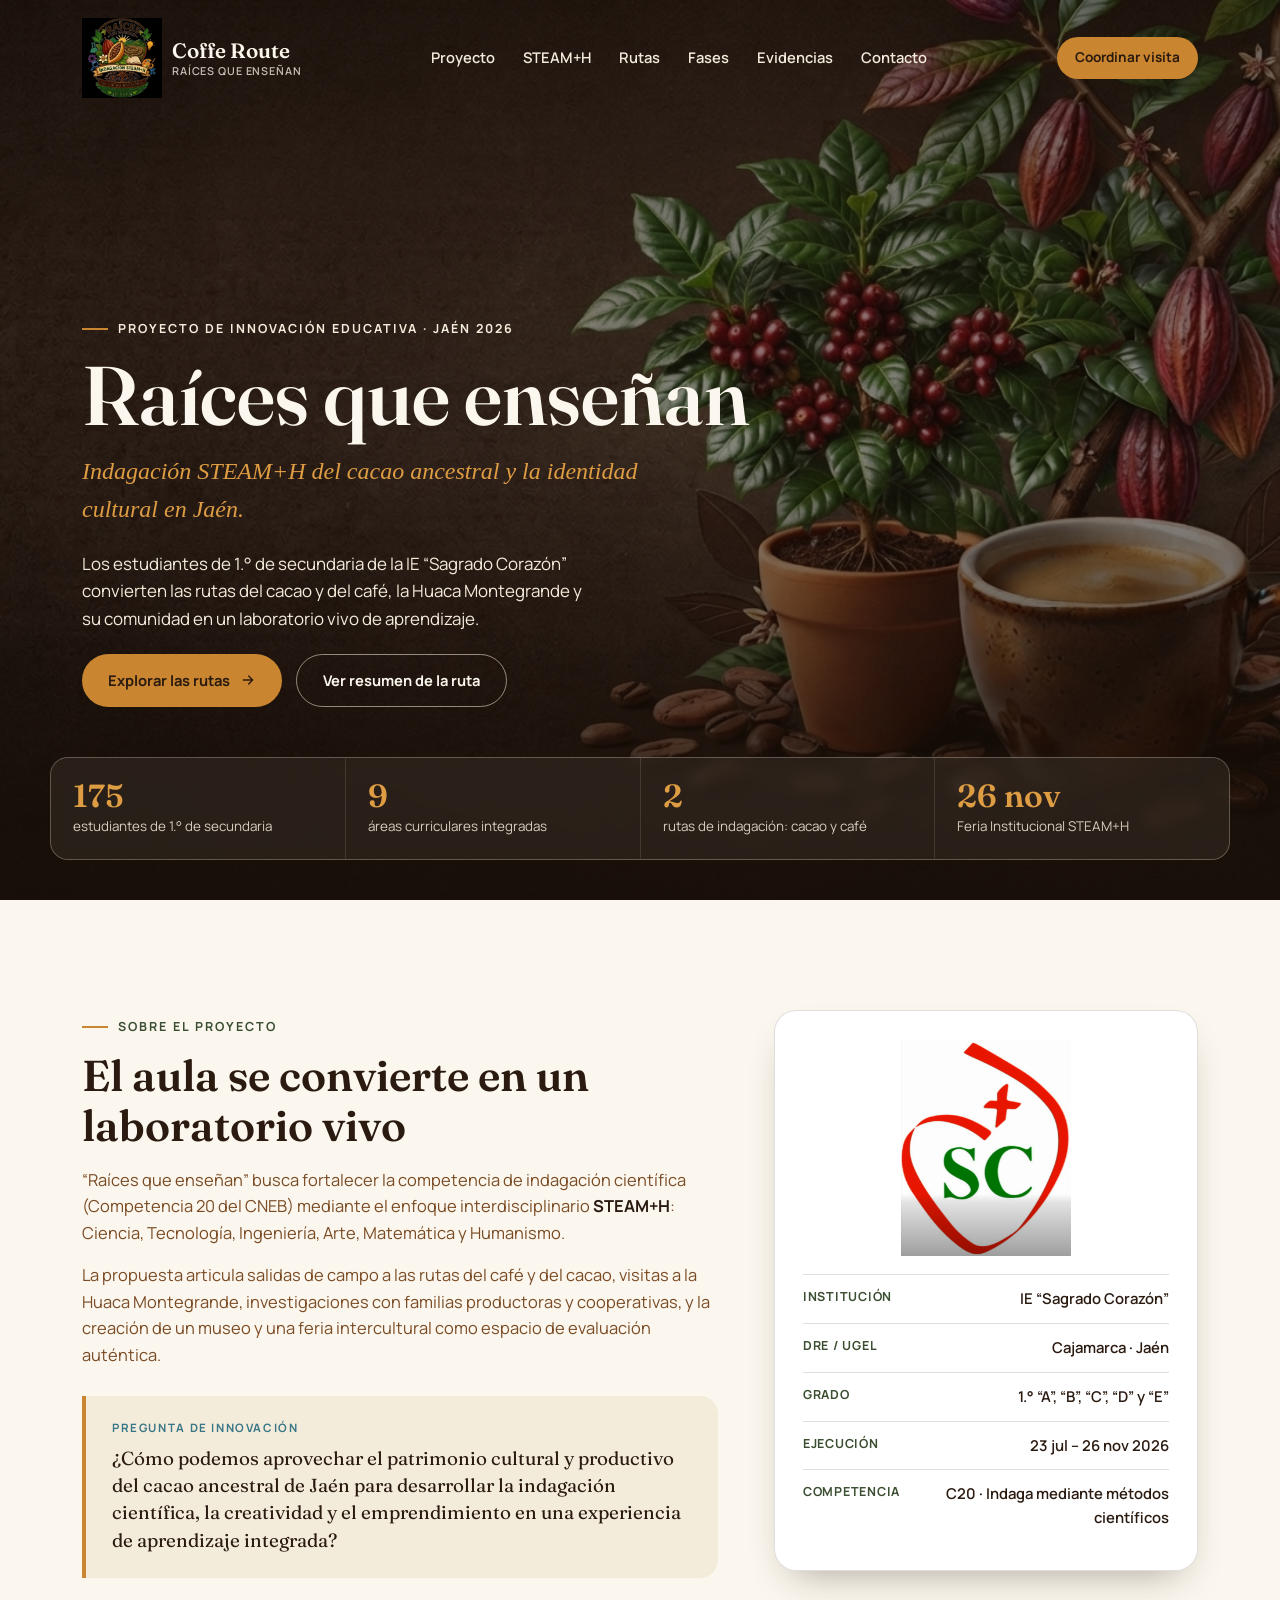
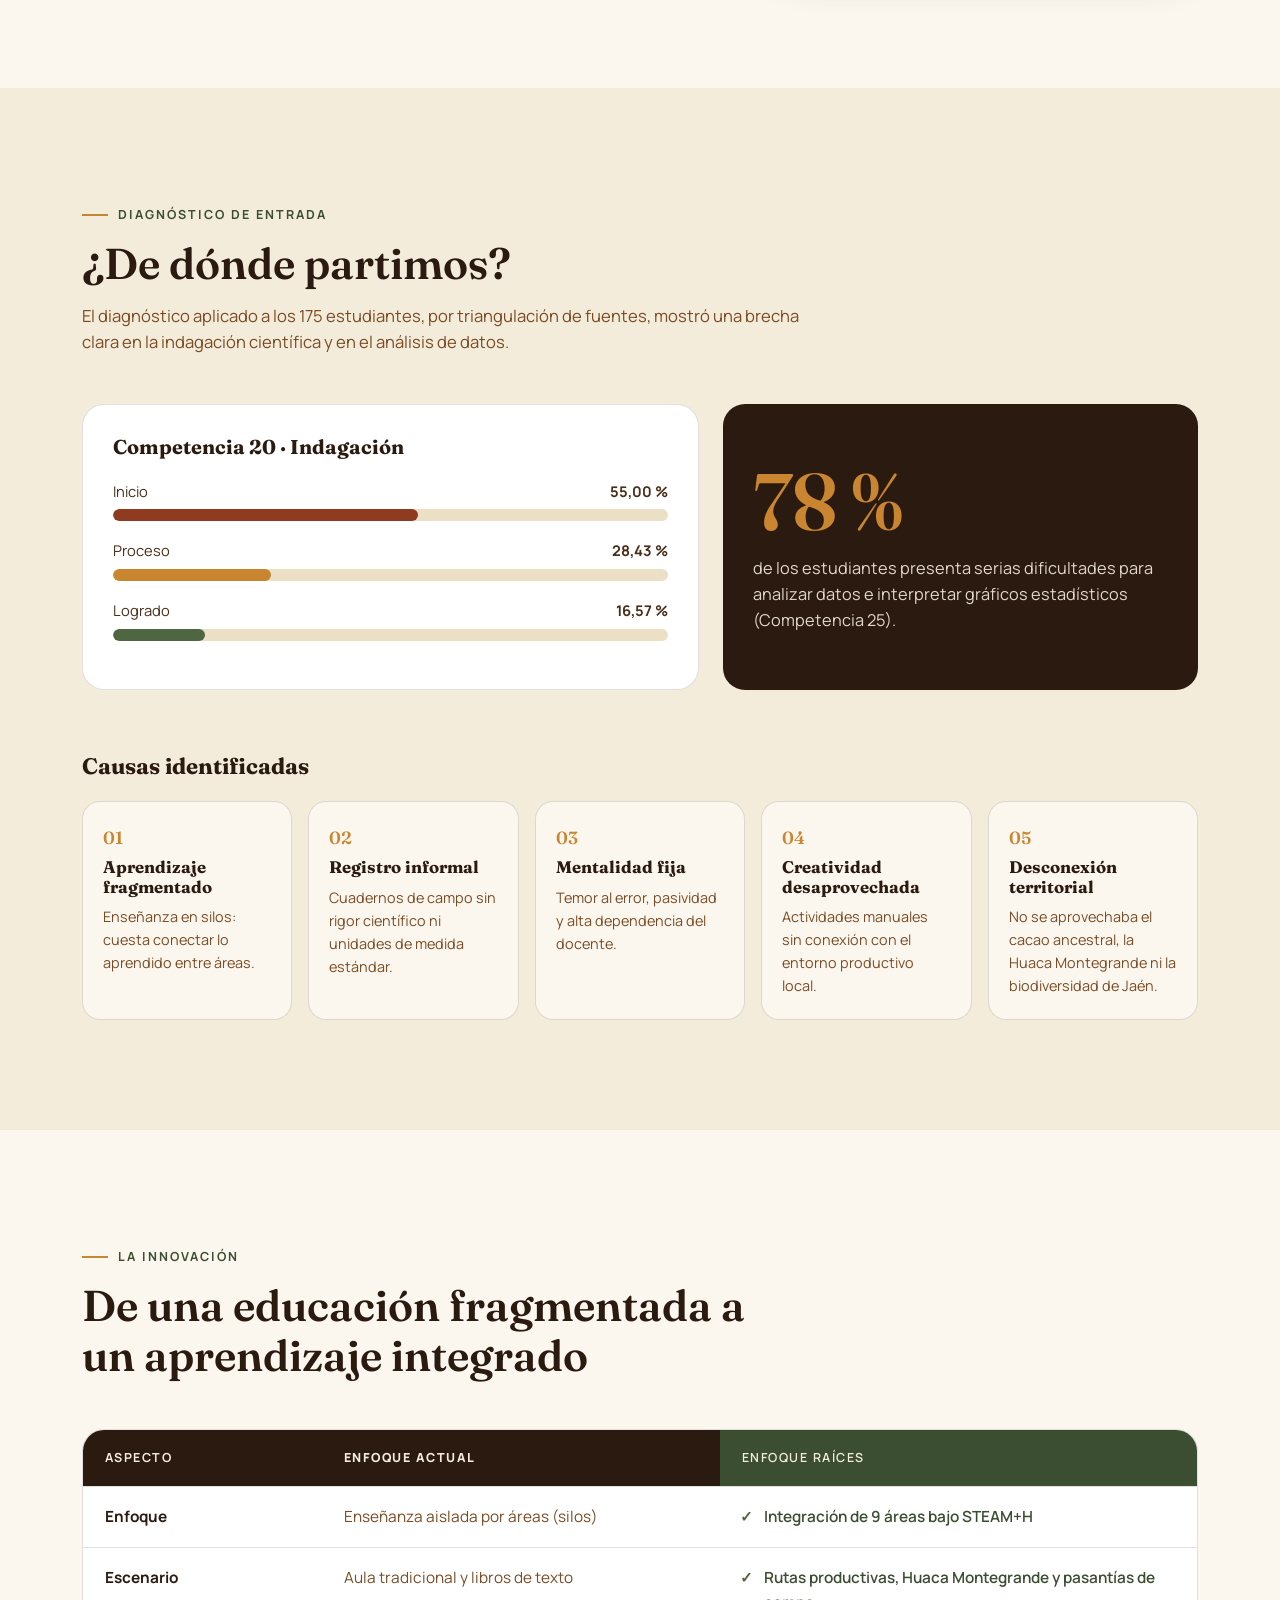
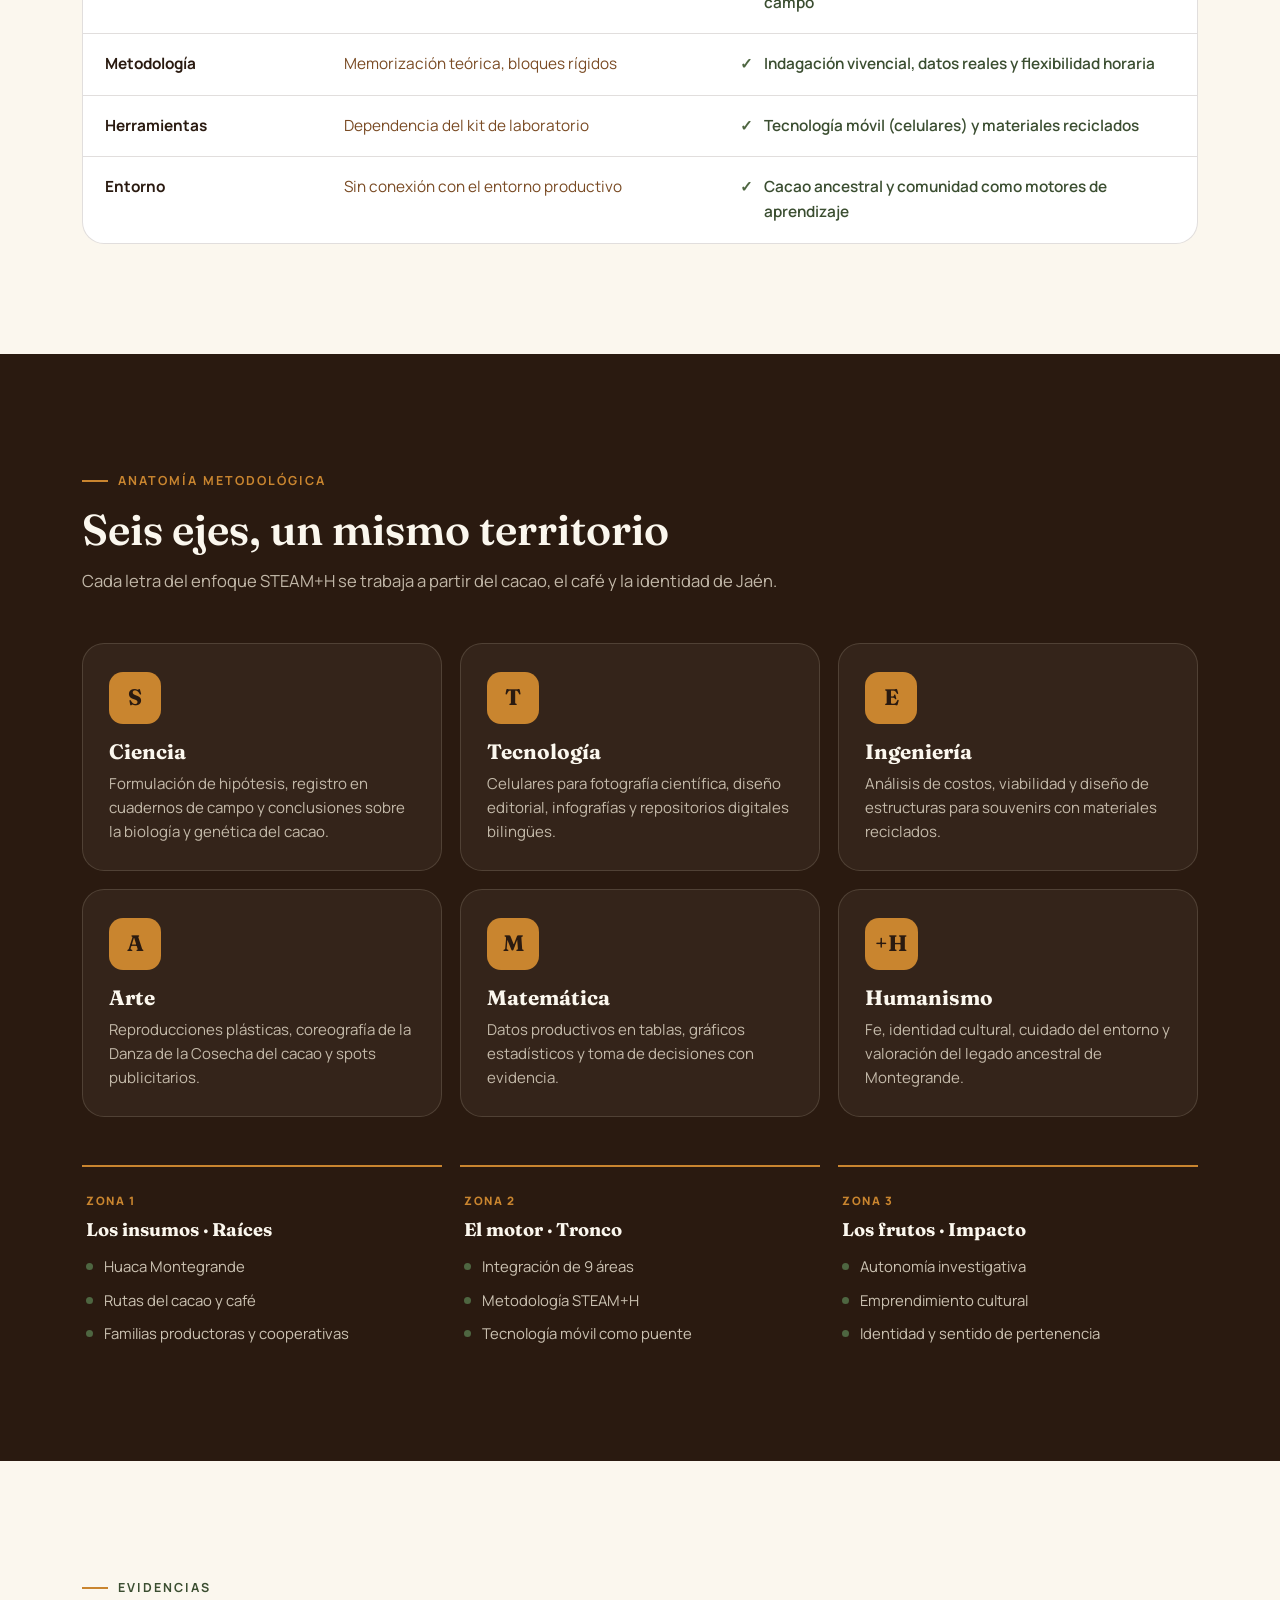
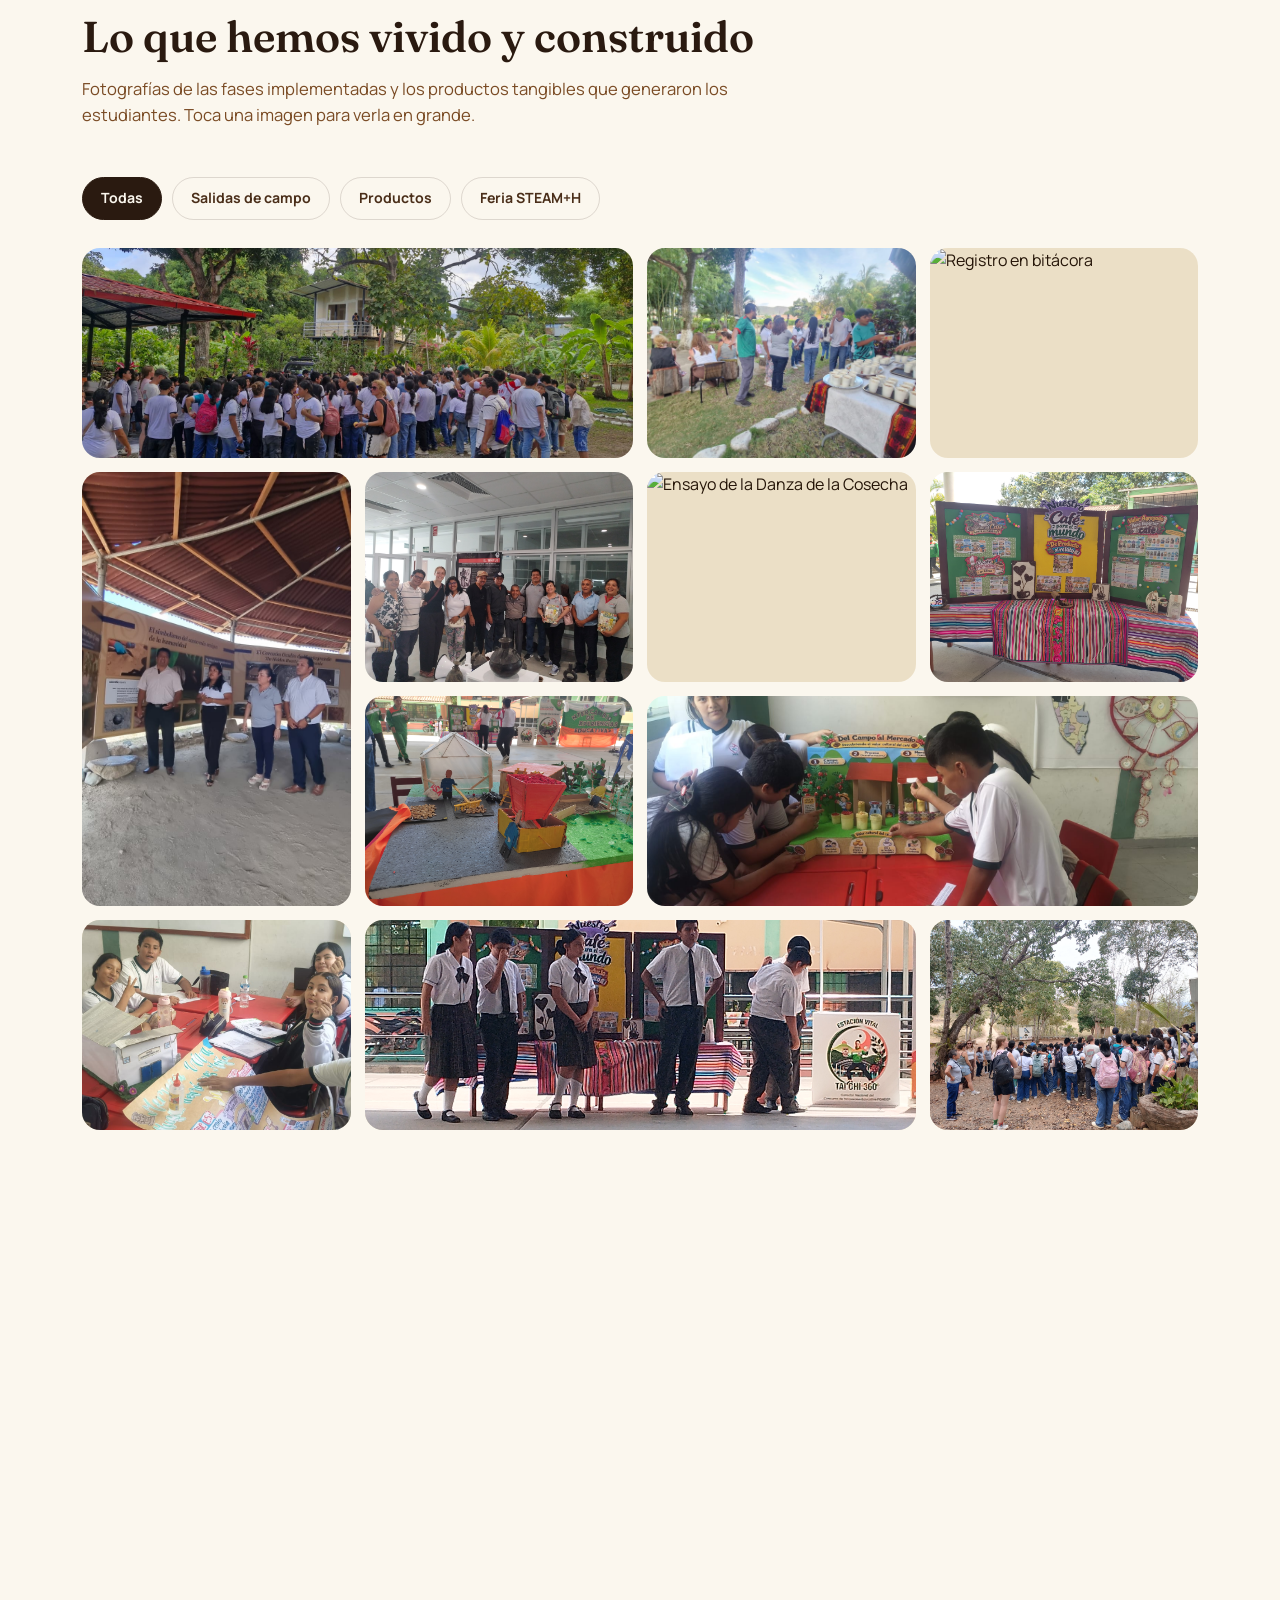
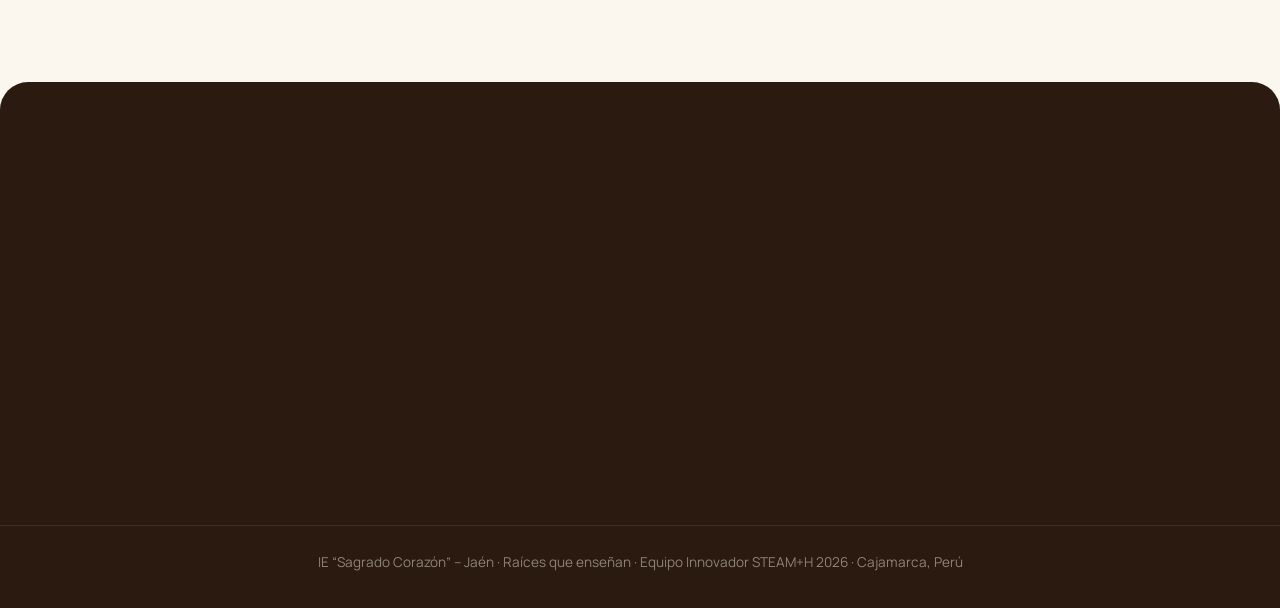
==== commit 98f23b6d: "Update index.html" ====
--- a/index.html
+++ b/index.html
@@ -91,7 +91,7 @@
     </div>
 
     <aside class="about-card reveal">
-      <img src="logo.jpg" alt="Logo del proyecto Raíces que enseñan" class="about-logo" loading="lazy">
+      <img src="sc.png" alt="Logo del proyecto Raíces que enseñan" class="about-logo" loading="lazy">
       <dl class="facts">
         <div><dt>Institución</dt><dd>IE “Sagrado Corazón”</dd></div>
         <div><dt>DRE / UGEL</dt><dd>Cajamarca · Jaén</dd></div>
--- a/style.css
+++ b/style.css
@@ -83,7 +83,7 @@
 header.scrolled .brand{color:var(--coffee-950);}
 .brand-mark{
   width:80px;height:80px;border-radius:50%;
-  background:radial-gradient(circle at 30% 30%, var(--ochre-500), var(--coffee-800));
+  /*background:radial-gradient(circle at 30% 30%, var(--ochre-500), var(--coffee-800));*/
   display:grid;place-items:center;flex-shrink:0;
   box-shadow:inset 0 0 0 2px rgba(255,255,255,.25);
   transition:transform .5s var(--ease);
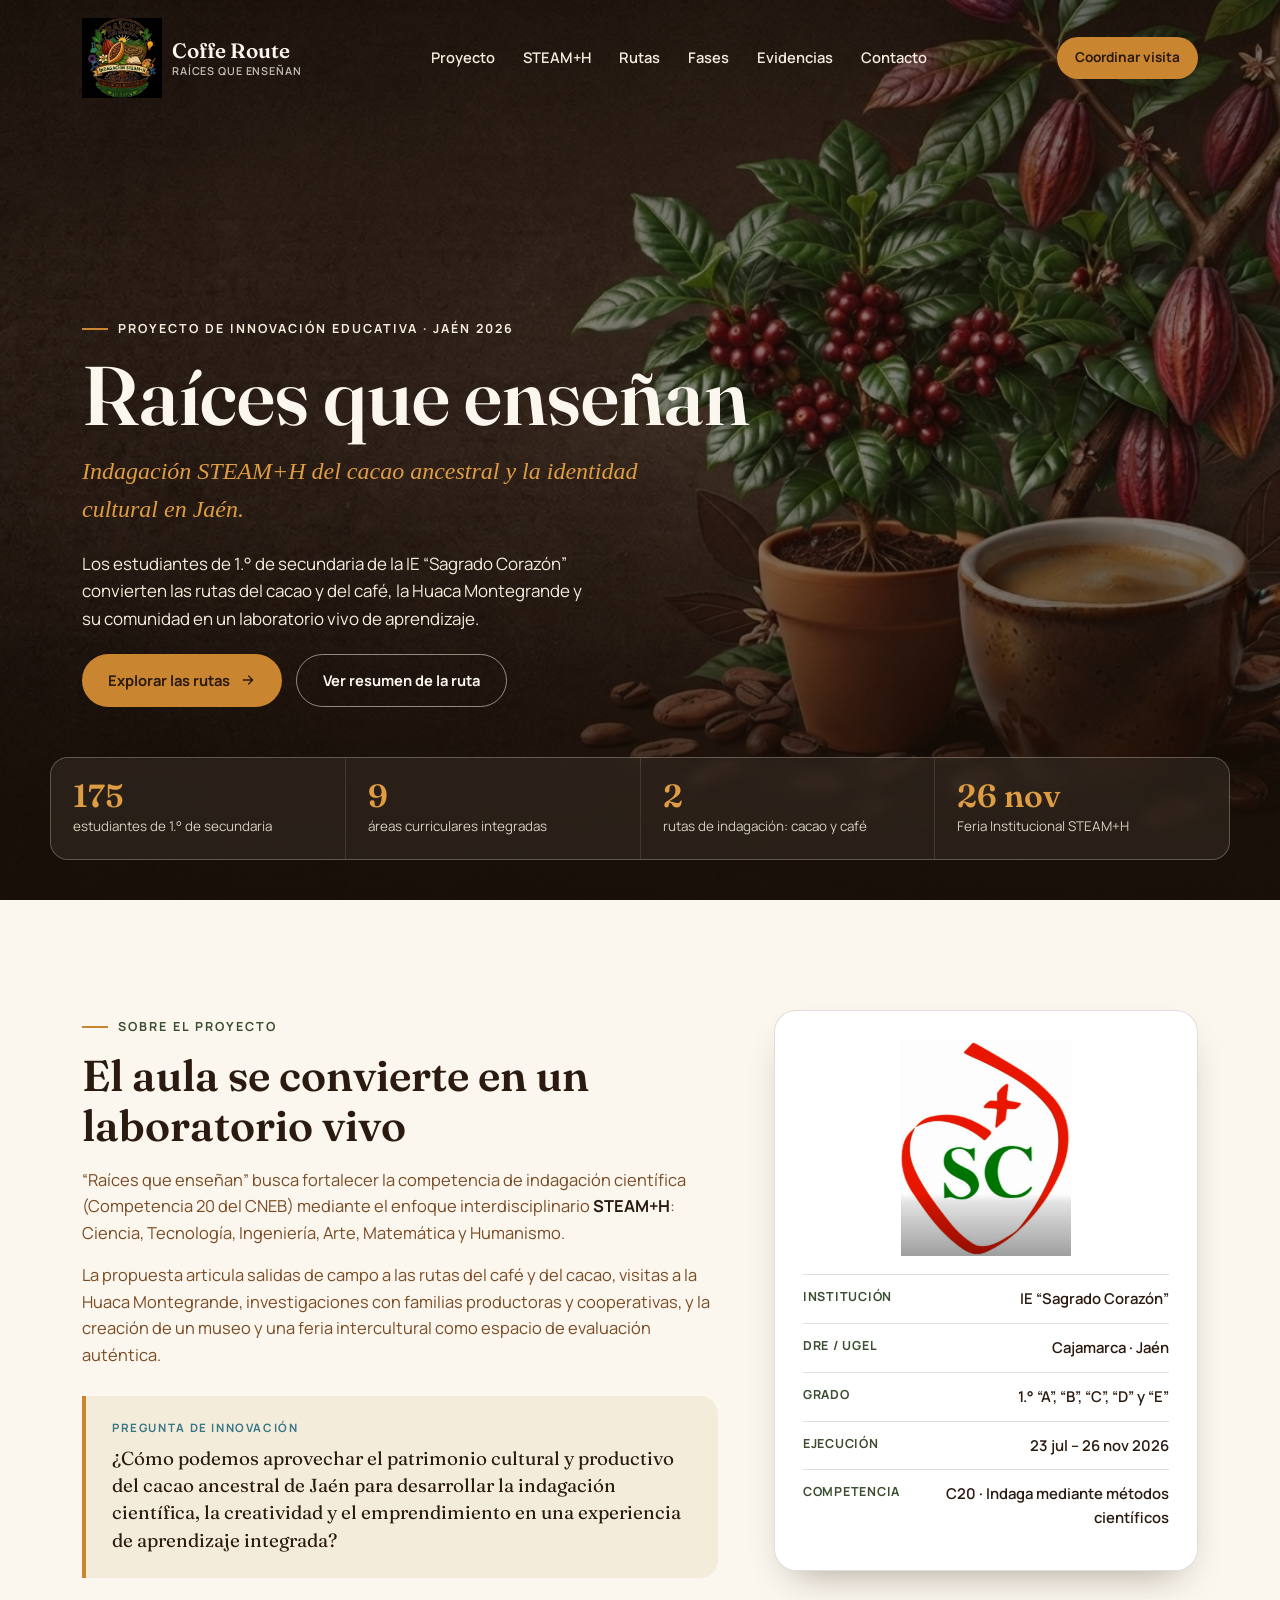
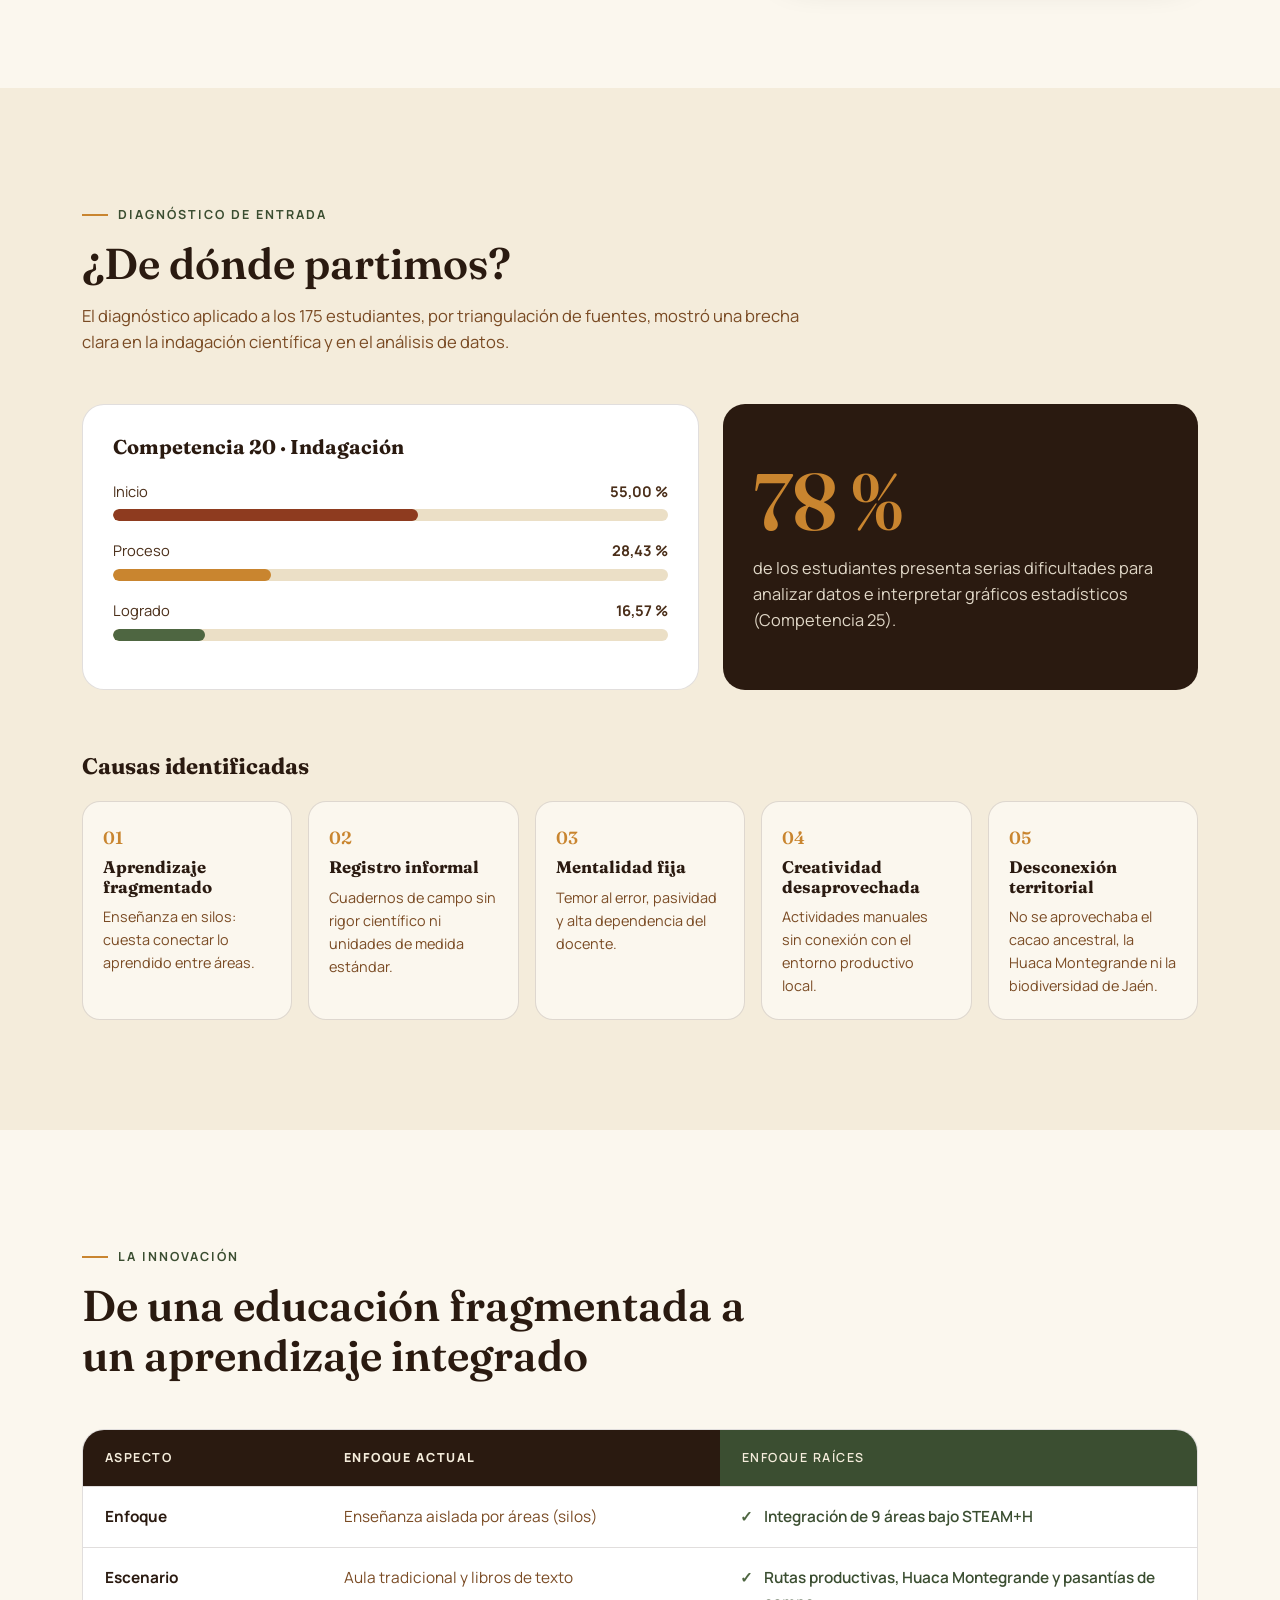
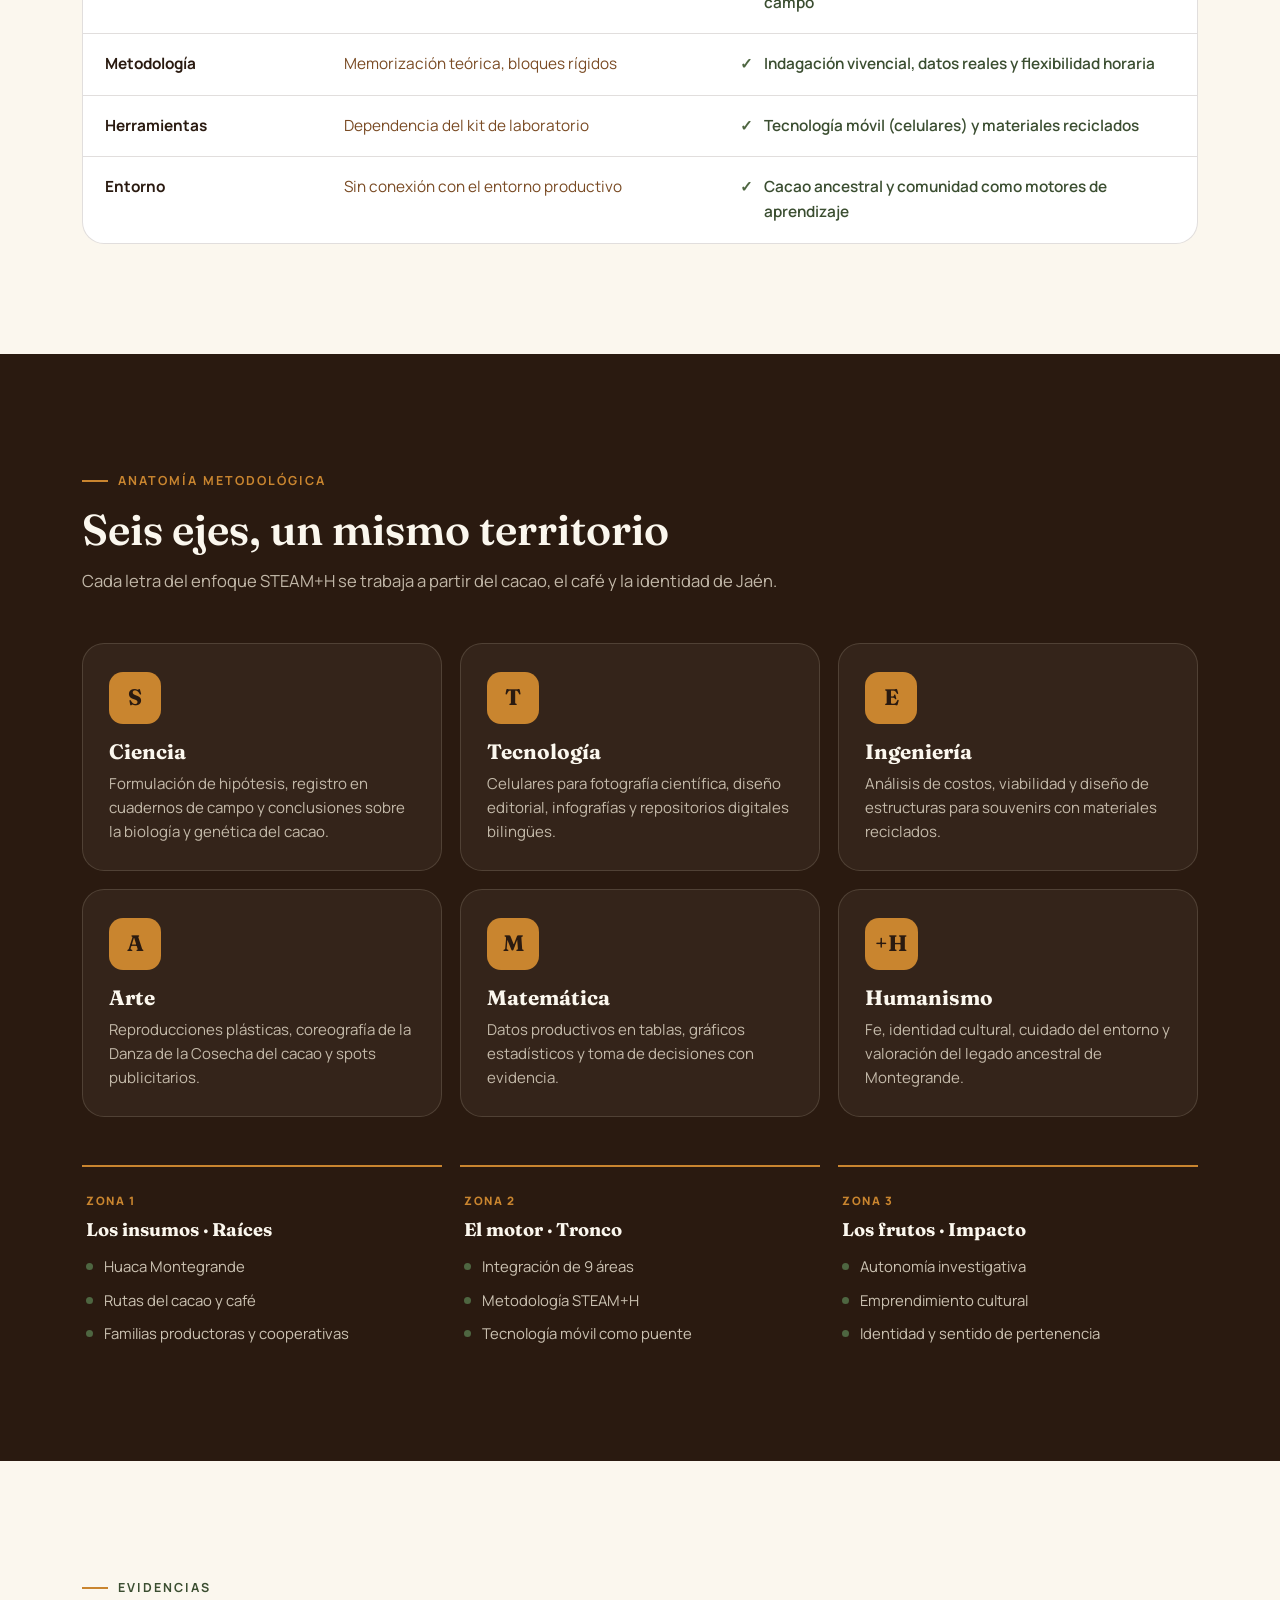
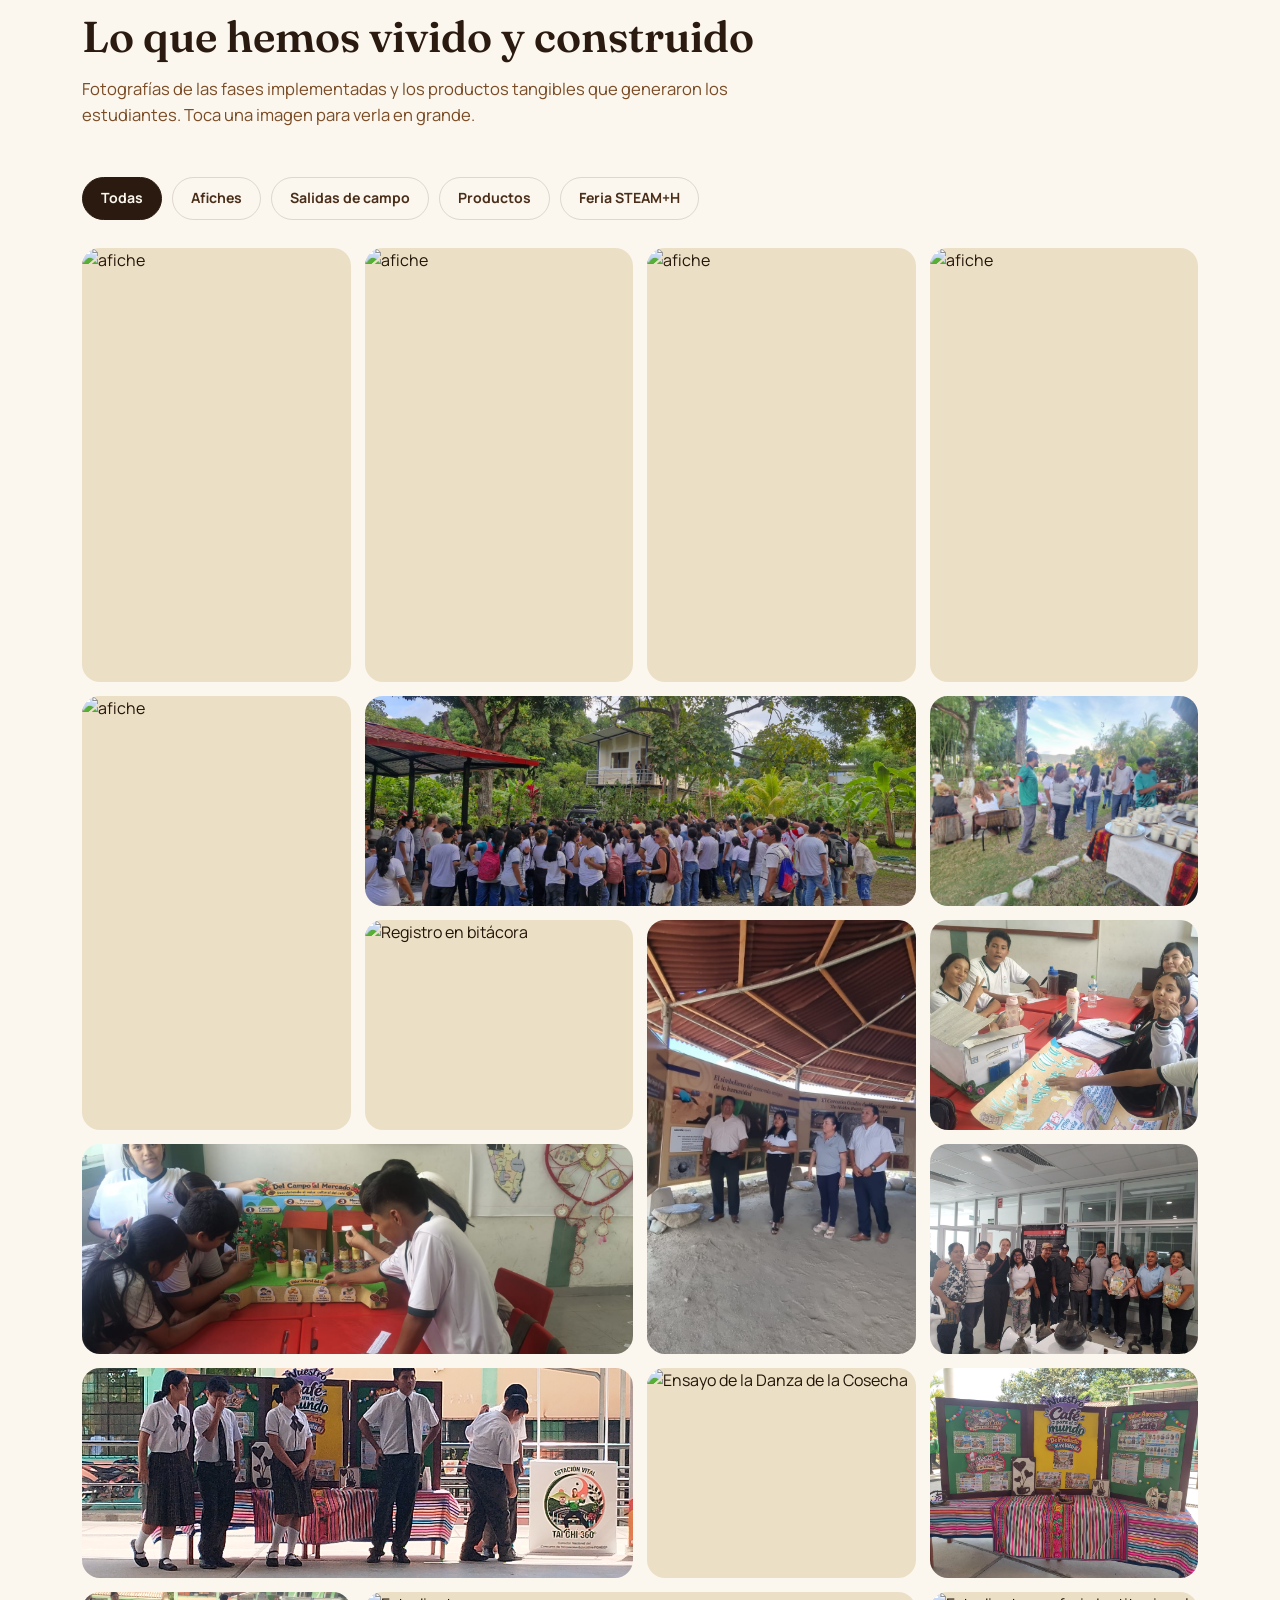
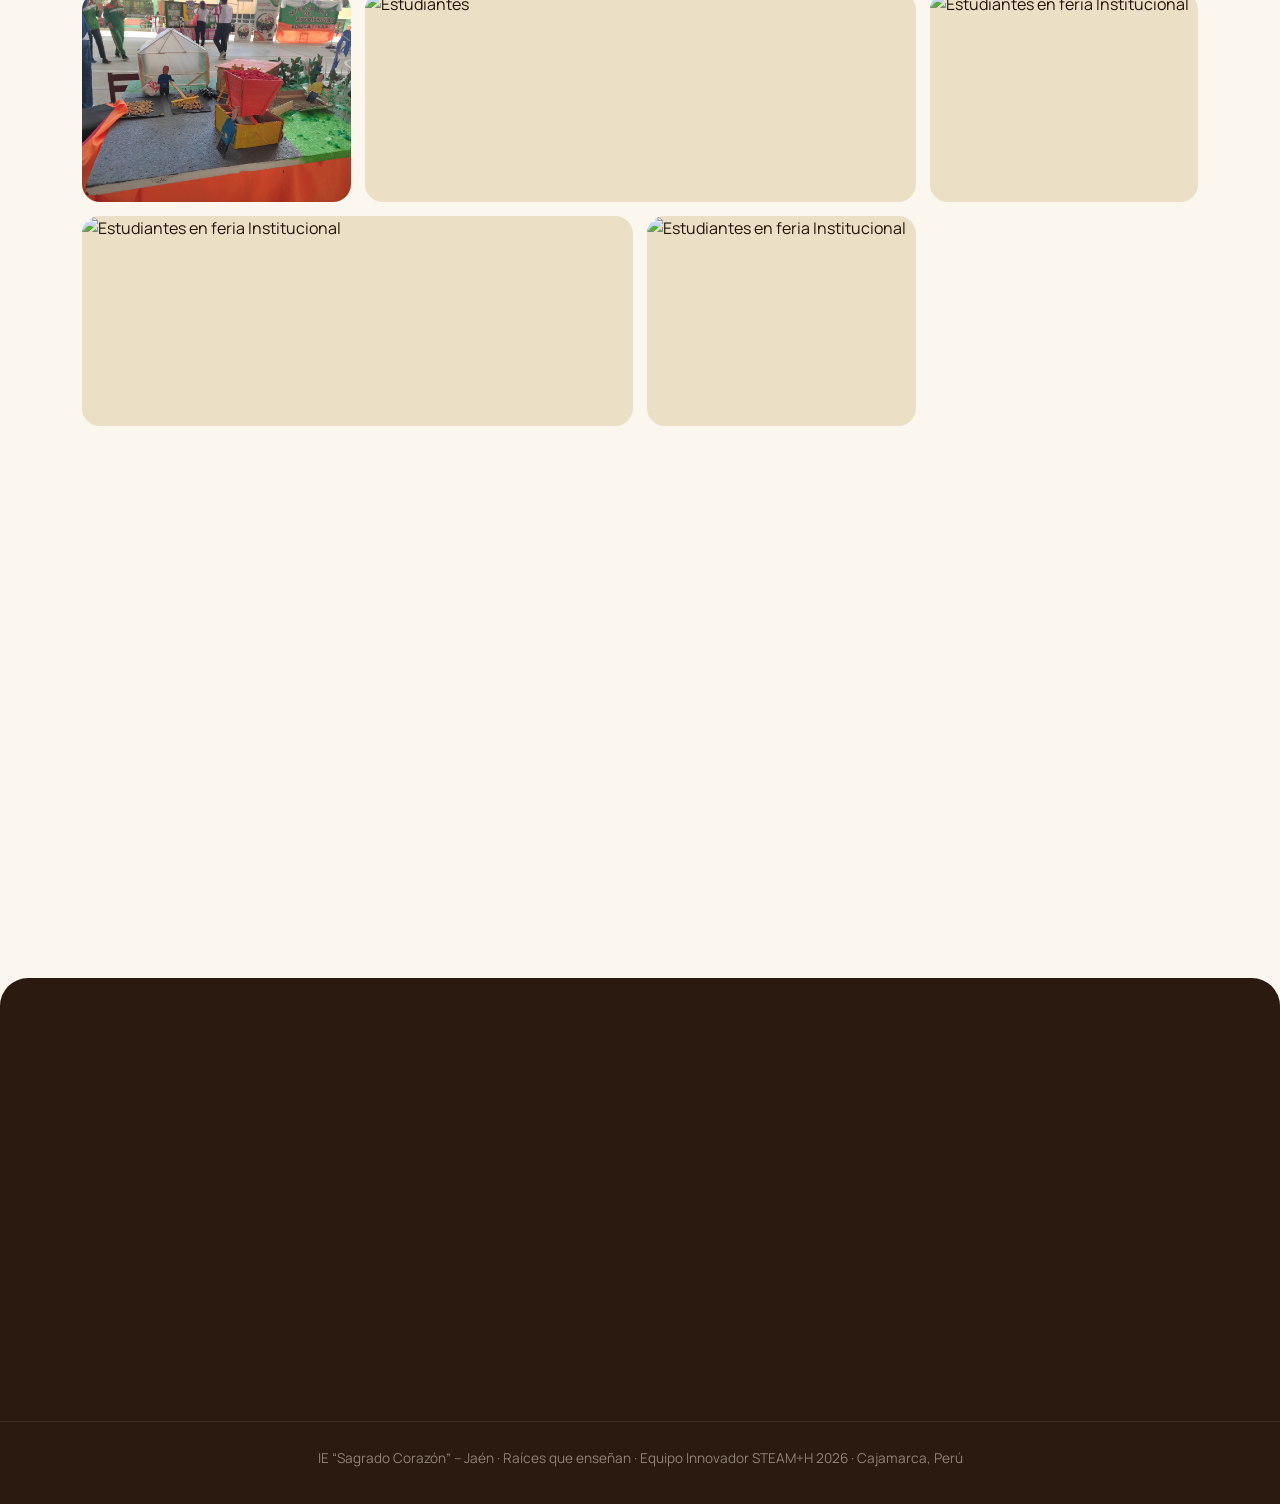
==== commit a0133b07: "Update index.html" ====
--- a/index.html
+++ b/index.html
@@ -202,12 +202,35 @@
 
     <div class="filters reveal" role="group" aria-label="Filtrar evidencias">
       <button class="filter active" data-filter="all">Todas</button>
+      <button class="filter" data-filter="afiches">Afiches</button>
       <button class="filter" data-filter="campo">Salidas de campo</button>
       <button class="filter" data-filter="productos">Productos</button>
       <button class="filter" data-filter="feria">Feria STEAM+H</button>
     </div>
 
     <div class="gallery">
+     
+      <figure class="g-item g-tall" data-cat="afiches">
+        <img src="afiche1.jpeg" alt="afiche" loading="lazy">
+        <figcaption><span>Afiche</span>Elaborados por estudiantes</figcaption>
+      </figure>
+      <figure class="g-item g-tall" data-cat="afiches">
+        <img src="afiche2.jpeg" alt="afiche" loading="lazy">
+        <figcaption><span>Afiche</span>Elaborados por estudiantes</figcaption>
+      </figure>
+      <figure class="g-item g-tall" data-cat="afiches">
+        <img src="afiche3.jpeg" alt="afiche" loading="lazy">
+        <figcaption><span>Afiche</span>Elaborados por estudiantes</figcaption>
+      </figure>
+      <figure class="g-item g-tall" data-cat="afiches">
+        <img src="afiche4.jpeg" alt="afiche" loading="lazy">
+        <figcaption><span>Afiche</span>Elaborados por estudiantes</figcaption>
+      </figure>
+      <figure class="g-item g-tall" data-cat="afiches">
+        <img src="afiche5.jpeg" alt="afiche" loading="lazy">
+        <figcaption><span>Afiche</span>Elaborados por estudiantes</figcaption>
+      </figure>
+
       <figure class="g-item g-wide" data-cat="campo">
         <img src="campo.jpeg" alt="Estudiantes en la salida de campo" loading="lazy">
         <figcaption><span>Salida de campo</span>Grupo de estudiantes durante la ruta</figcaption>
@@ -220,9 +243,21 @@
         <img src="bitacora.jpg" alt="Registro en bitácora" loading="lazy">
         <figcaption><span>Registro</span>Trabajo con bitácoras al aire libre</figcaption>
       </figure>
-      <figure class="g-item g-tall" data-cat="productos">
+      <figure class="g-item g-tall" data-cat="campo">
         <img src="docentes.jpeg" alt="que enseñan" loading="lazy">
         <figcaption><span>Docentes</span>Docentes que integran</figcaption>
+      </figure>
+      <figure class="g-item g-wide" data-cat="Productos">
+        <img src="exposicion.jpeg" alt="Estudiantes" loading="lazy">
+        <figcaption><span>STEAM+H</span>Estudiantes trabajando en su proyecto</figcaption>
+      </figure>
+      <figure class="g-item" data-cat="Productos">
+        <img src="revision.jpeg" alt="Estudiantes revisando material" loading="lazy">
+        <figcaption><span>STEAM+H</span>Estudiantes trabajando su proyecto</figcaption>
+      </figure>
+      <figure class="g-item g-wide" data-cat="productos">
+        <img src="exposicion3.jpg" alt="Estudiantes con productos de cafe" loading="lazy">
+        <figcaption><span>Exposición</span>Productos derivados del café</figcaption>
       </figure>
       <figure class="g-item" data-cat="productos">
         <img src="museo.jpg" alt="Visita al museo" loading="lazy">
@@ -241,20 +276,20 @@
         <figcaption><span>Repositorio</span>Maqueta proceso del cosecha café</figcaption>
       </figure>
       <figure class="g-item g-wide" data-cat="feria">
-        <img src="exposicion.jpeg" alt="Estudiantes" loading="lazy">
-        <figcaption><span>STEAM+H</span>Estudiantes trabajando en su proyecto</figcaption>
+        <img src="feria4.jpeg" alt="Estudiantes" loading="lazy">
+        <figcaption><span>STEAM+H</span>Estudiantes</figcaption>
       </figure>
       <figure class="g-item" data-cat="feria">
-        <img src="revision.jpeg" alt="Estudiantes revisando material" loading="lazy">
-        <figcaption><span>STEAM+H</span>Estudiantes trabajando su proyecto</figcaption>
+        <img src="feria1.jpeg" alt="Estudiantes en feria Institucional" loading="lazy">
+        <figcaption><span>STEAM+H</span>Estudiantes exponiendo su trabajo en feria</figcaption>
       </figure>
       <figure class="g-item g-wide" data-cat="feria">
-        <img src="exposicion3.jpg" alt="Estudiantes con productos de cafe" loading="lazy">
-        <figcaption><span>Exposición</span>Productos derivados del café</figcaption>
-      </figure>
-      <figure class="g-item" data-cat="campo">
-        <img src="estudiantes.jpg" alt="Estudiantes del proyecto" loading="lazy">
-        <figcaption><span>Equipo</span>Estudiantes de 1.° de secundaria</figcaption>
+        <img src="feria5.jpeg" alt="Estudiantes en feria Institucional" loading="lazy">
+        <figcaption><span>STEAM+H</span>Productos derivados del café</figcaption>
+      </figure>
+      <figure class="g-item" data-cat="feria">
+        <img src="feria3.jpeg" alt="Estudiantes en feria Institucional" loading="lazy">
+        <figcaption><span>STEAM+H</span>Estudiantes de 1.° de secundaria</figcaption>
       </figure>
     </div>
 
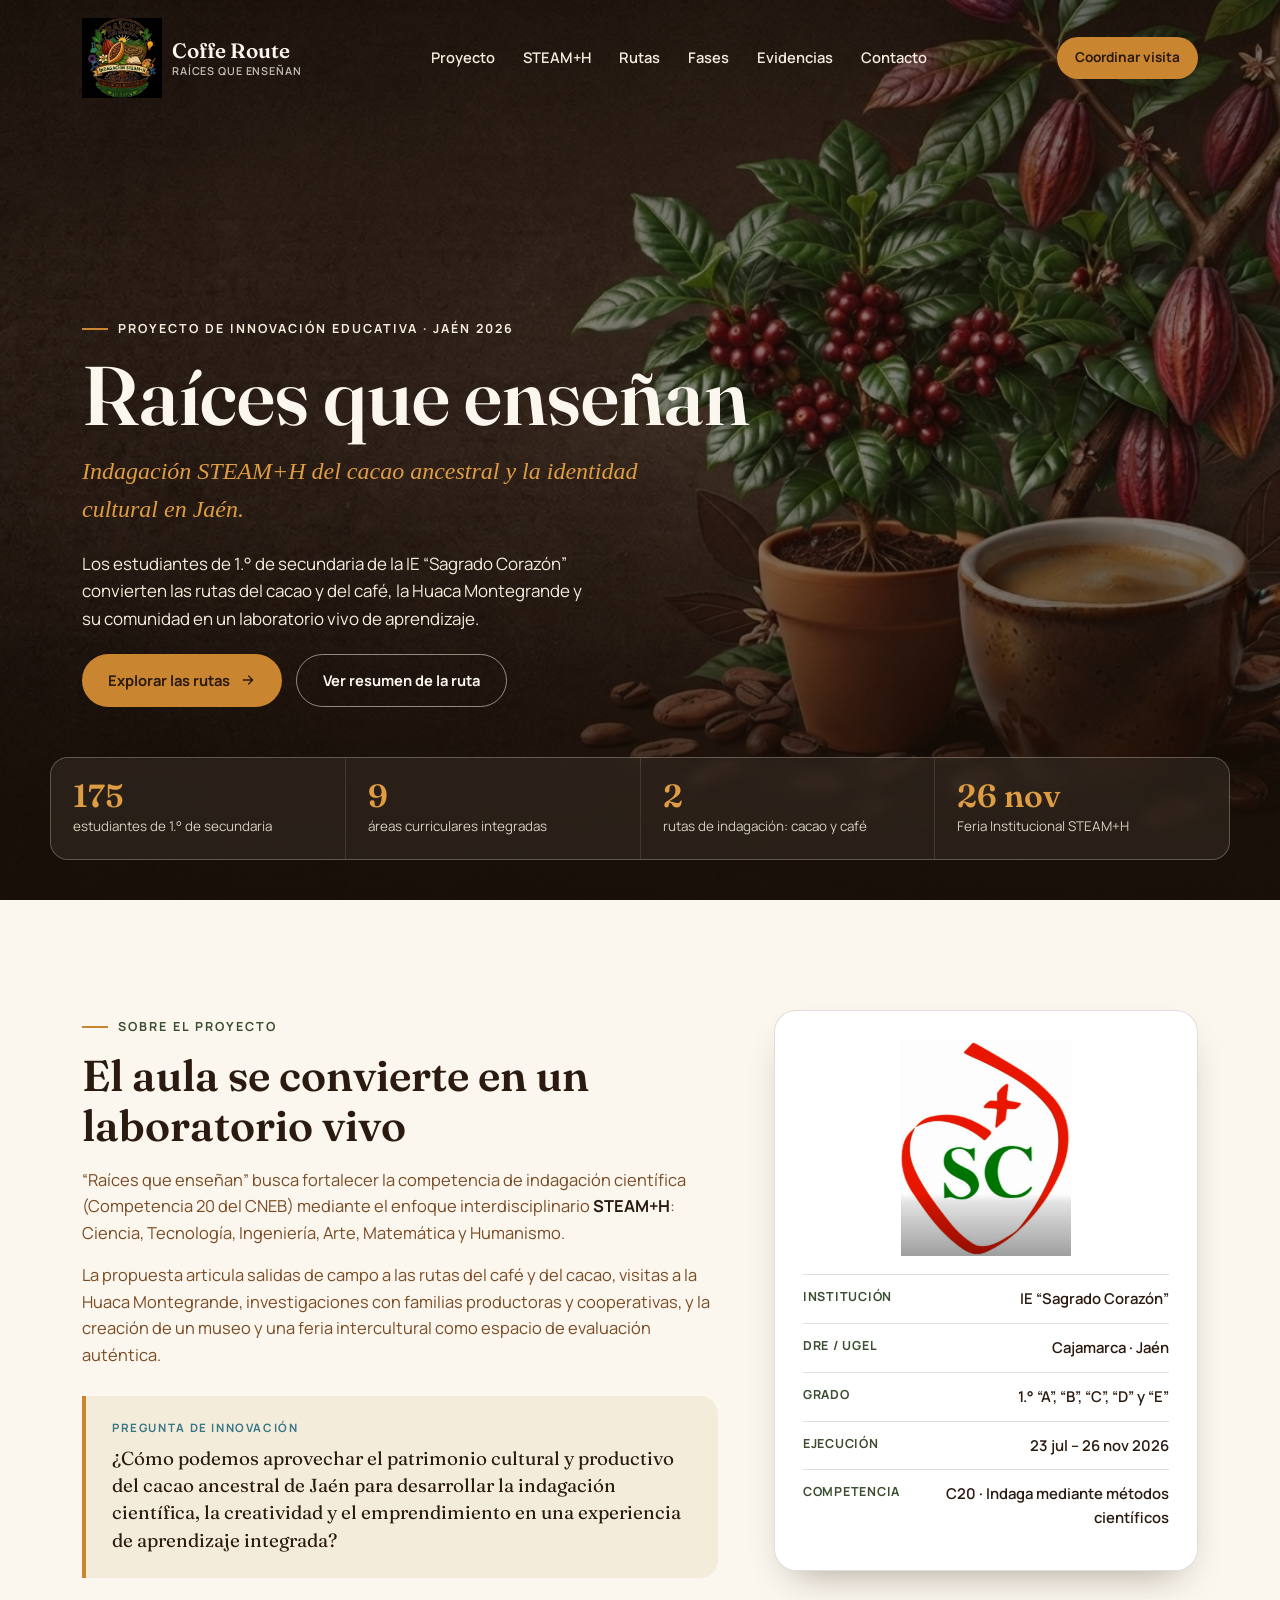
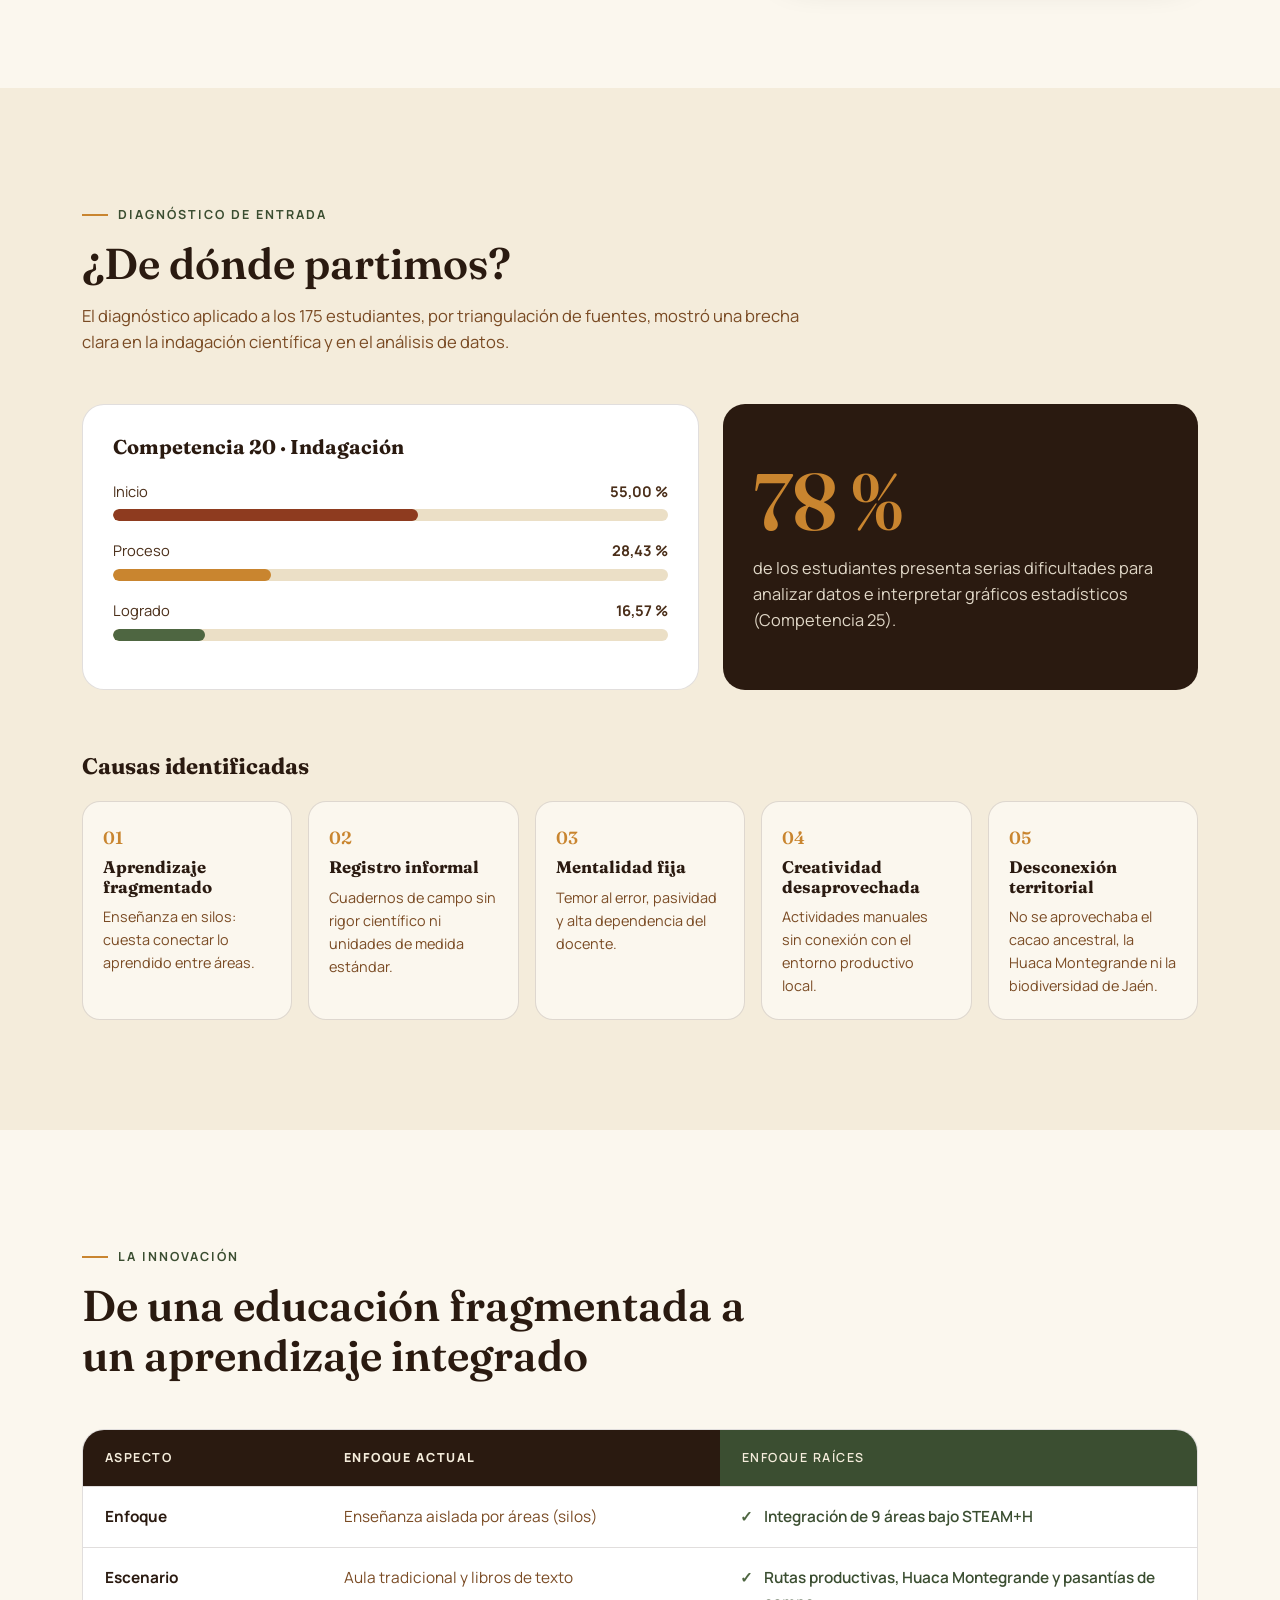
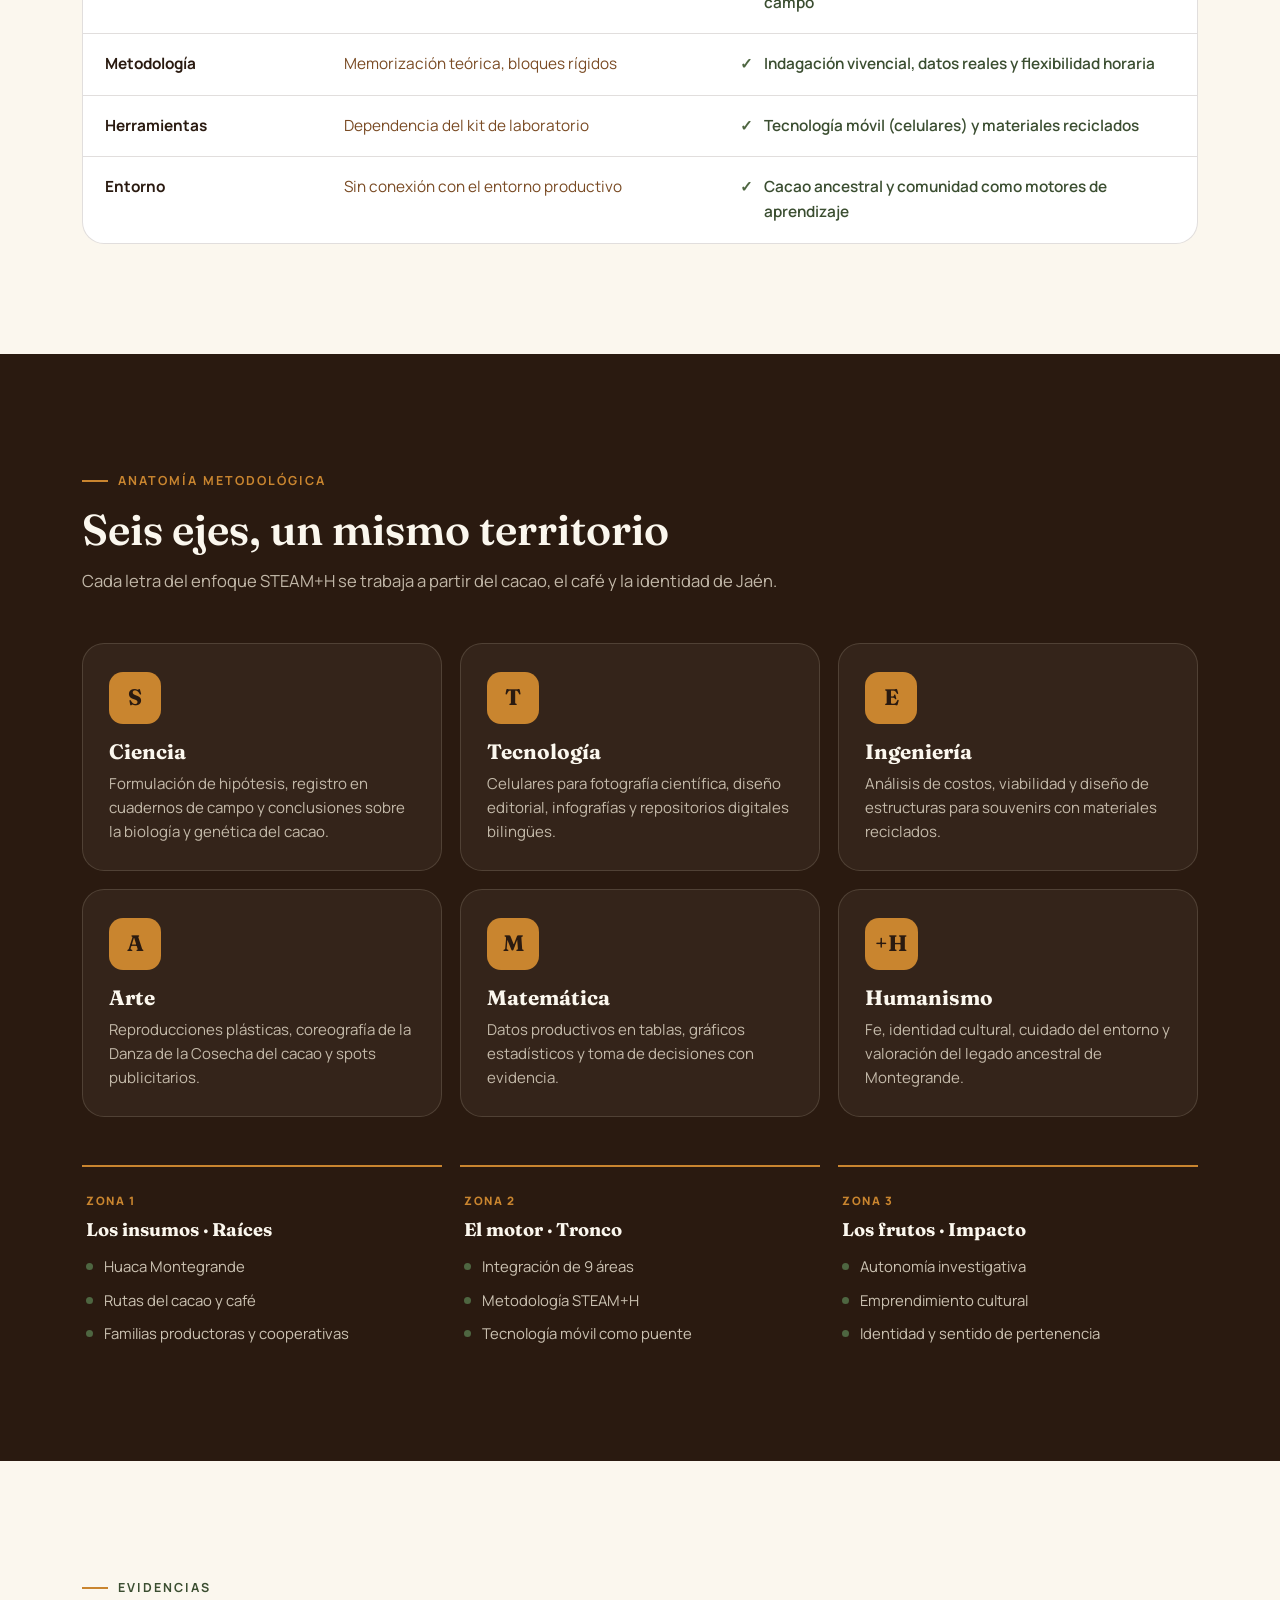
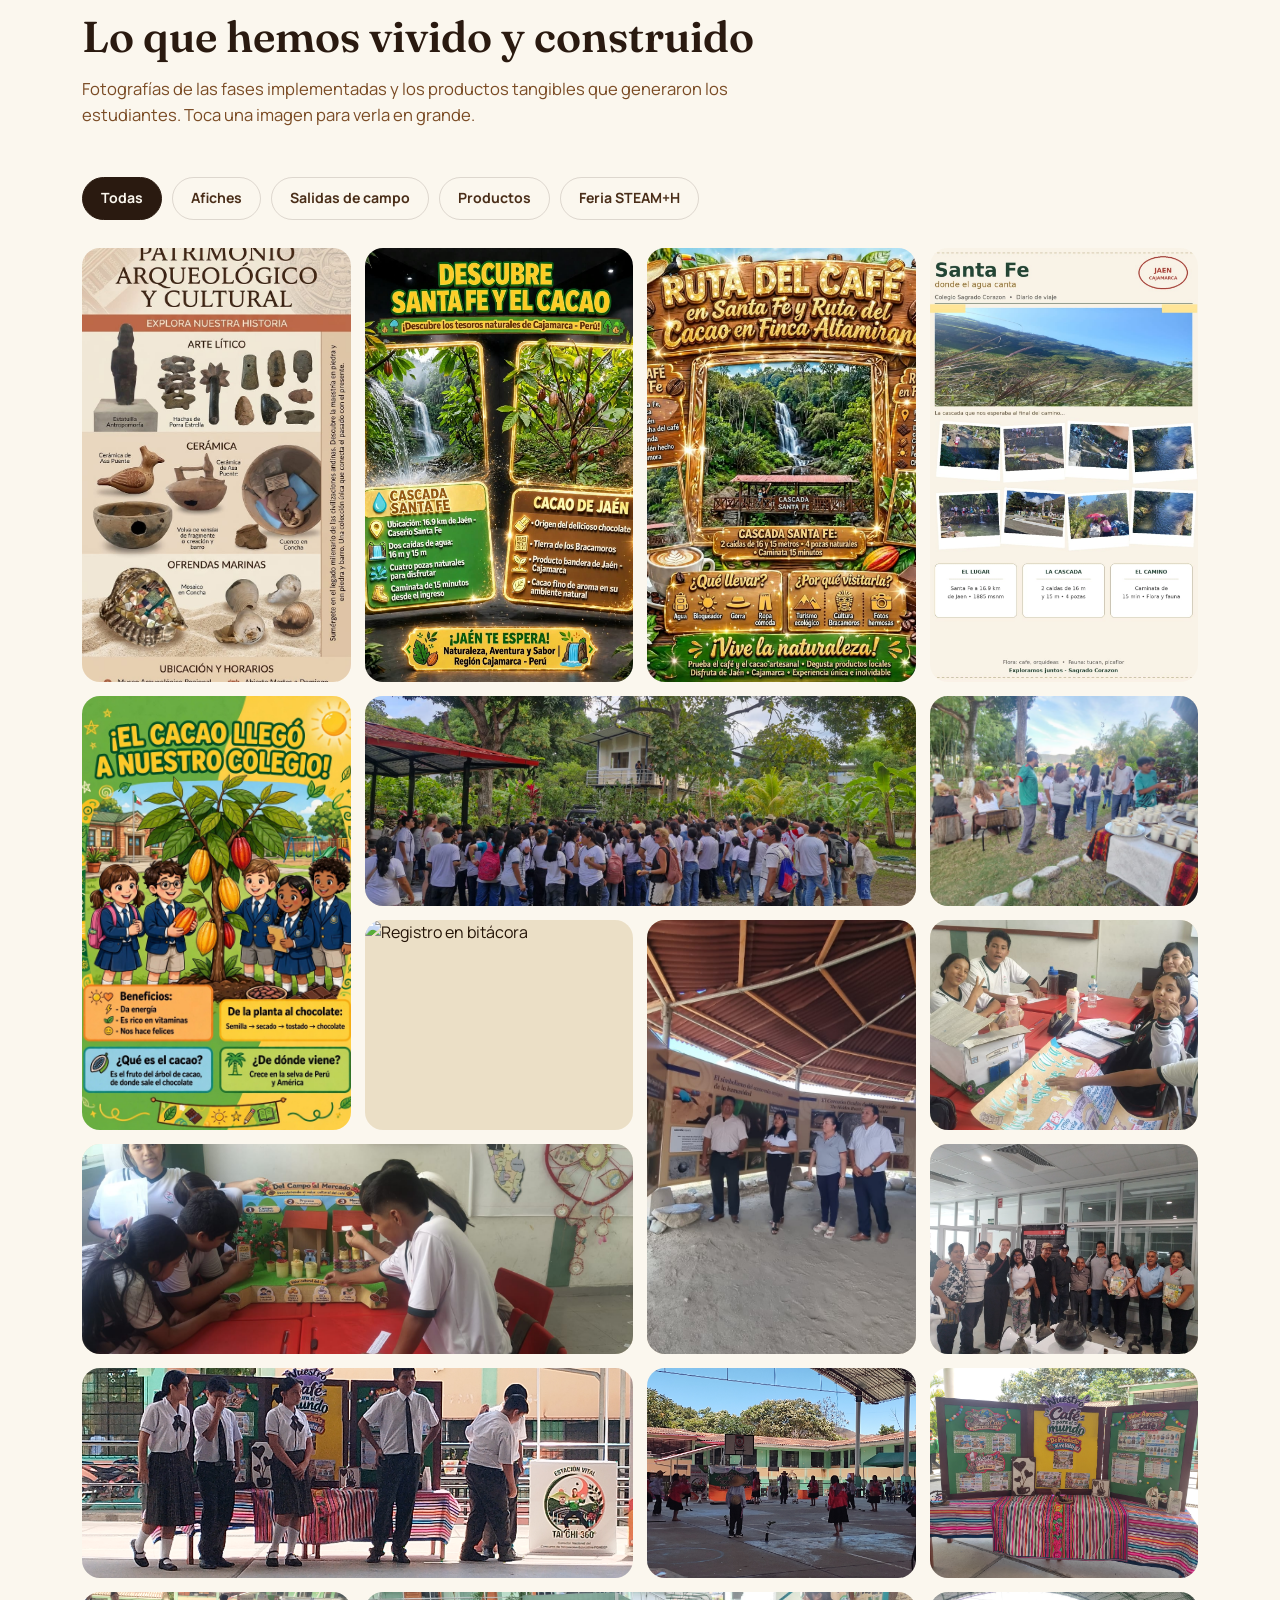
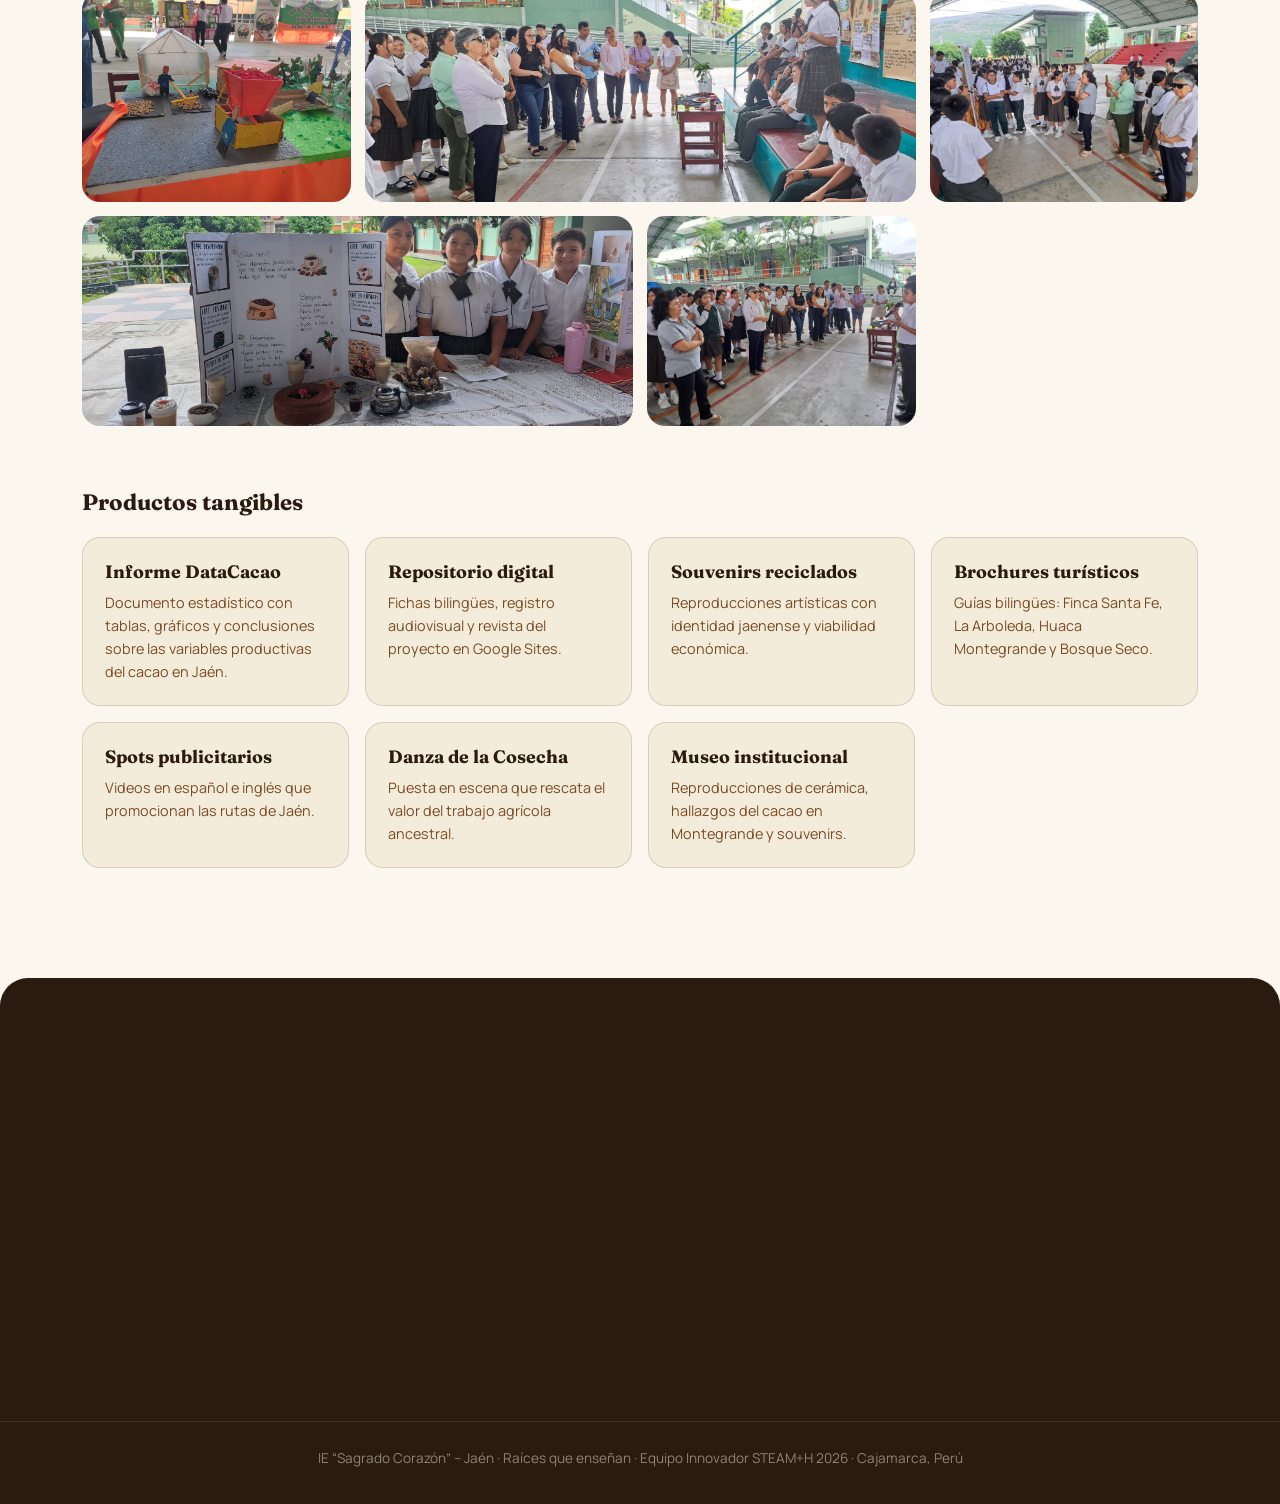
==== commit ac80e0b5: "Fix image file extensions in index.html" ====
--- a/index.html
+++ b/index.html
@@ -227,7 +227,7 @@
         <figcaption><span>Afiche</span>Elaborados por estudiantes</figcaption>
       </figure>
       <figure class="g-item g-tall" data-cat="afiches">
-        <img src="afiche5.jpeg" alt="afiche" loading="lazy">
+        <img src="afiche5.jpg" alt="afiche" loading="lazy">
         <figcaption><span>Afiche</span>Elaborados por estudiantes</figcaption>
       </figure>
 
@@ -264,7 +264,7 @@
         <figcaption><span>Museo</span>Museo</figcaption>
       </figure>
       <figure class="g-item" data-cat="productos">
-        <img src="danza.jpg" alt="Ensayo de la Danza de la Cosecha" loading="lazy">
+        <img src="DANZA.jpg" alt="Ensayo de la Danza de la Cosecha" loading="lazy">
         <figcaption><span>Arte</span>Danza de la Cosecha</figcaption>
       </figure>
       <figure class="g-item" data-cat="productos">
